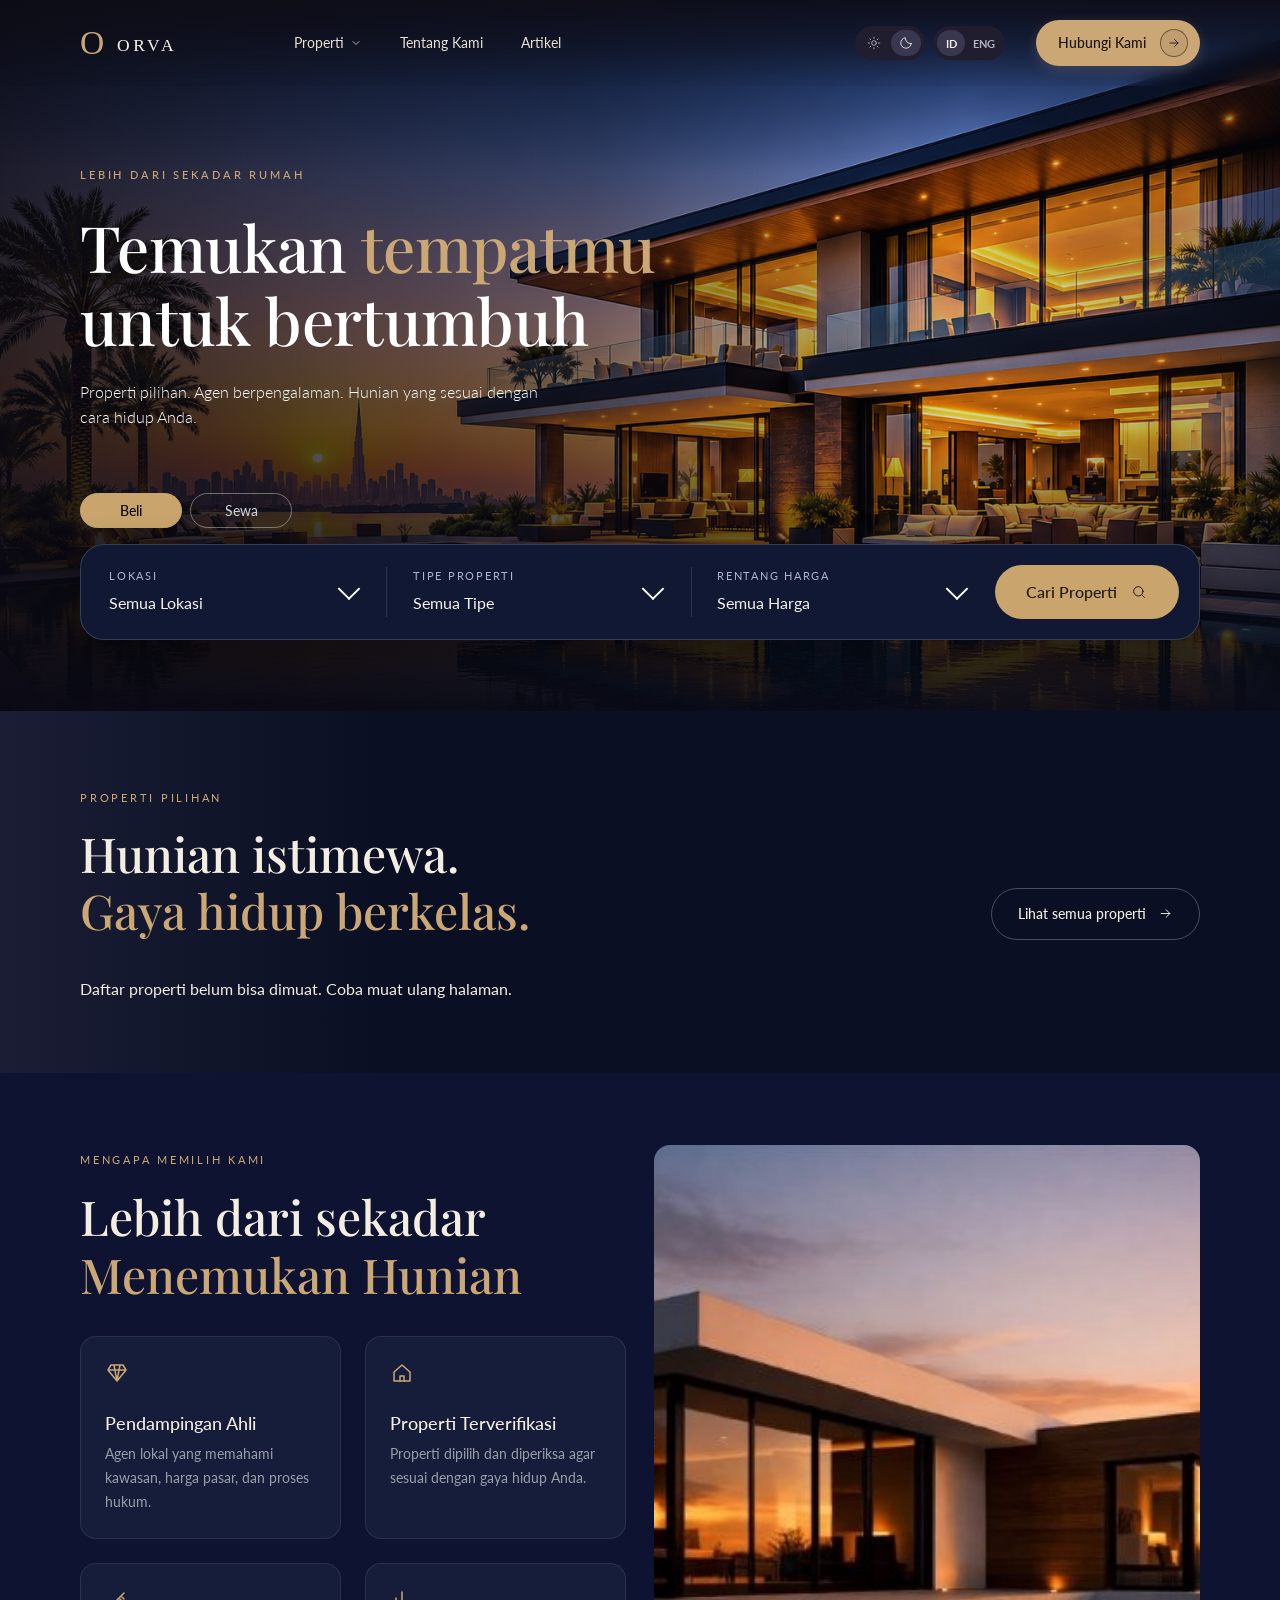
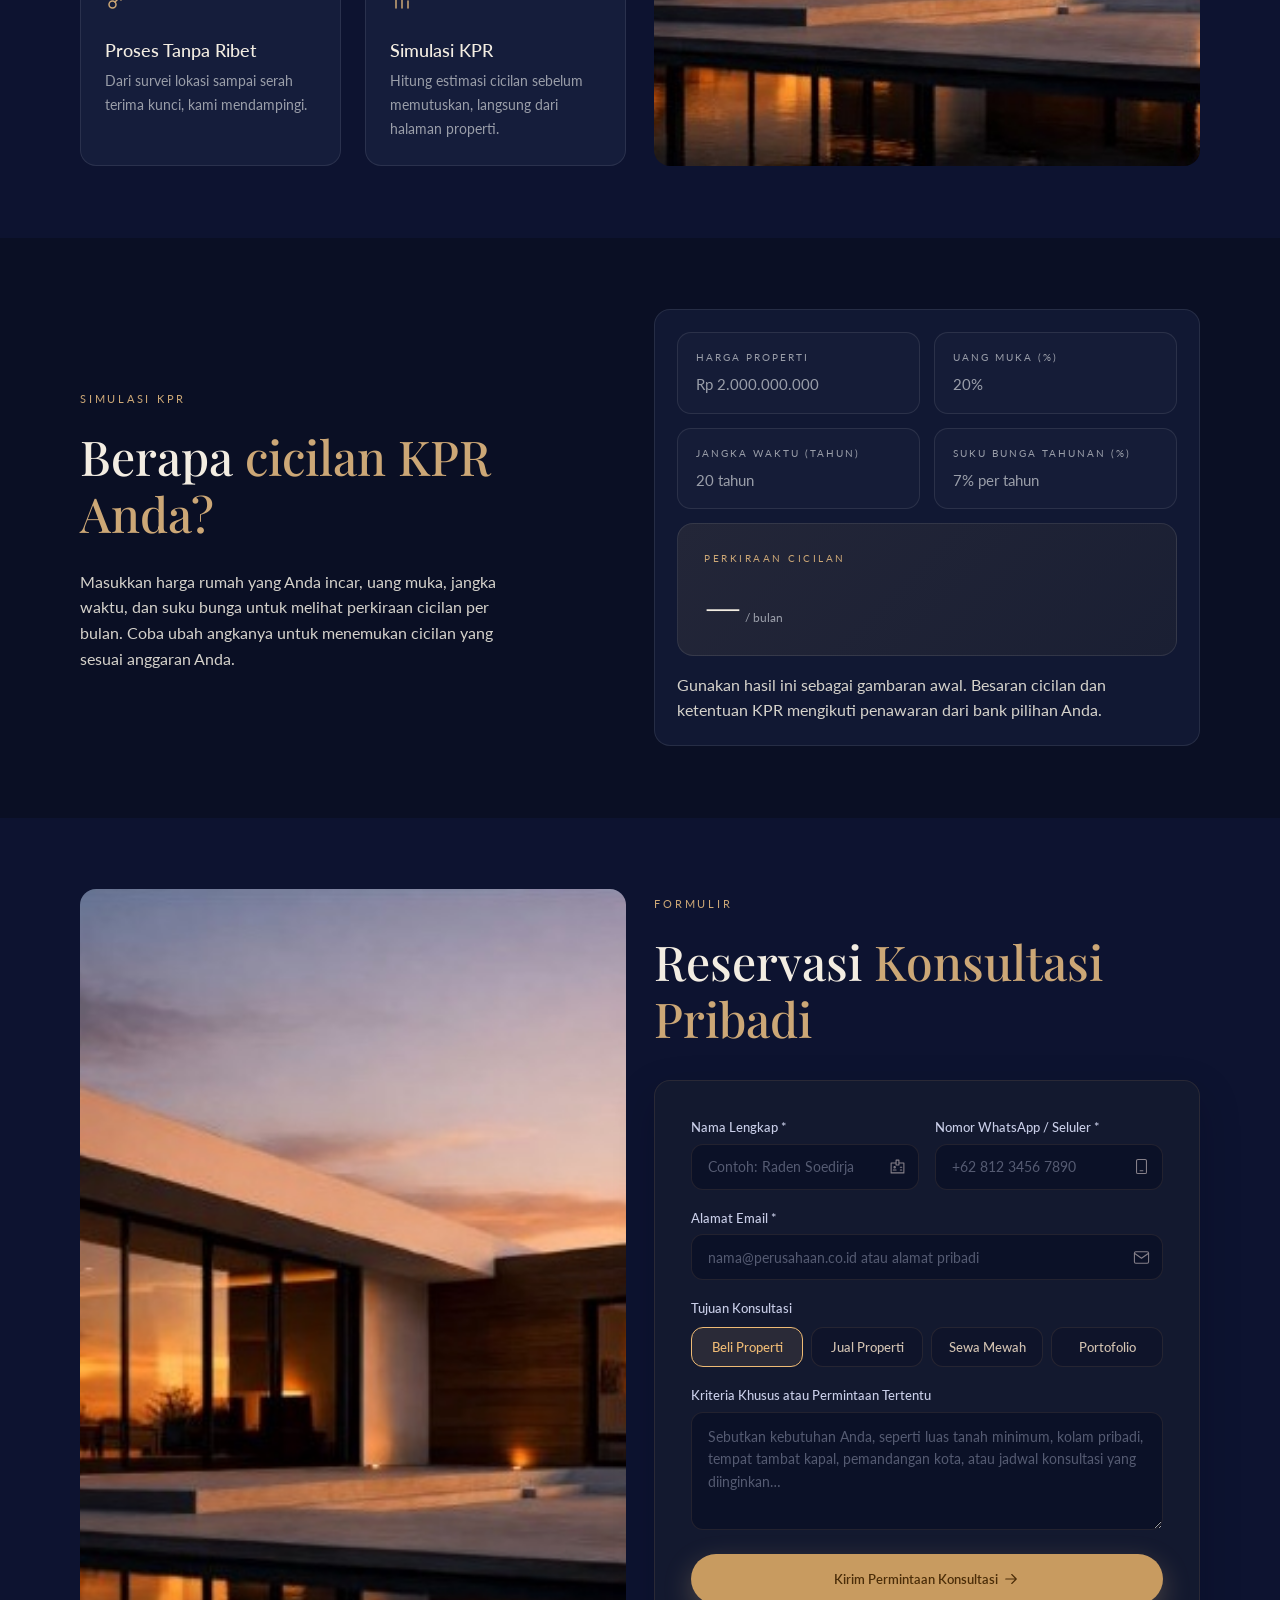
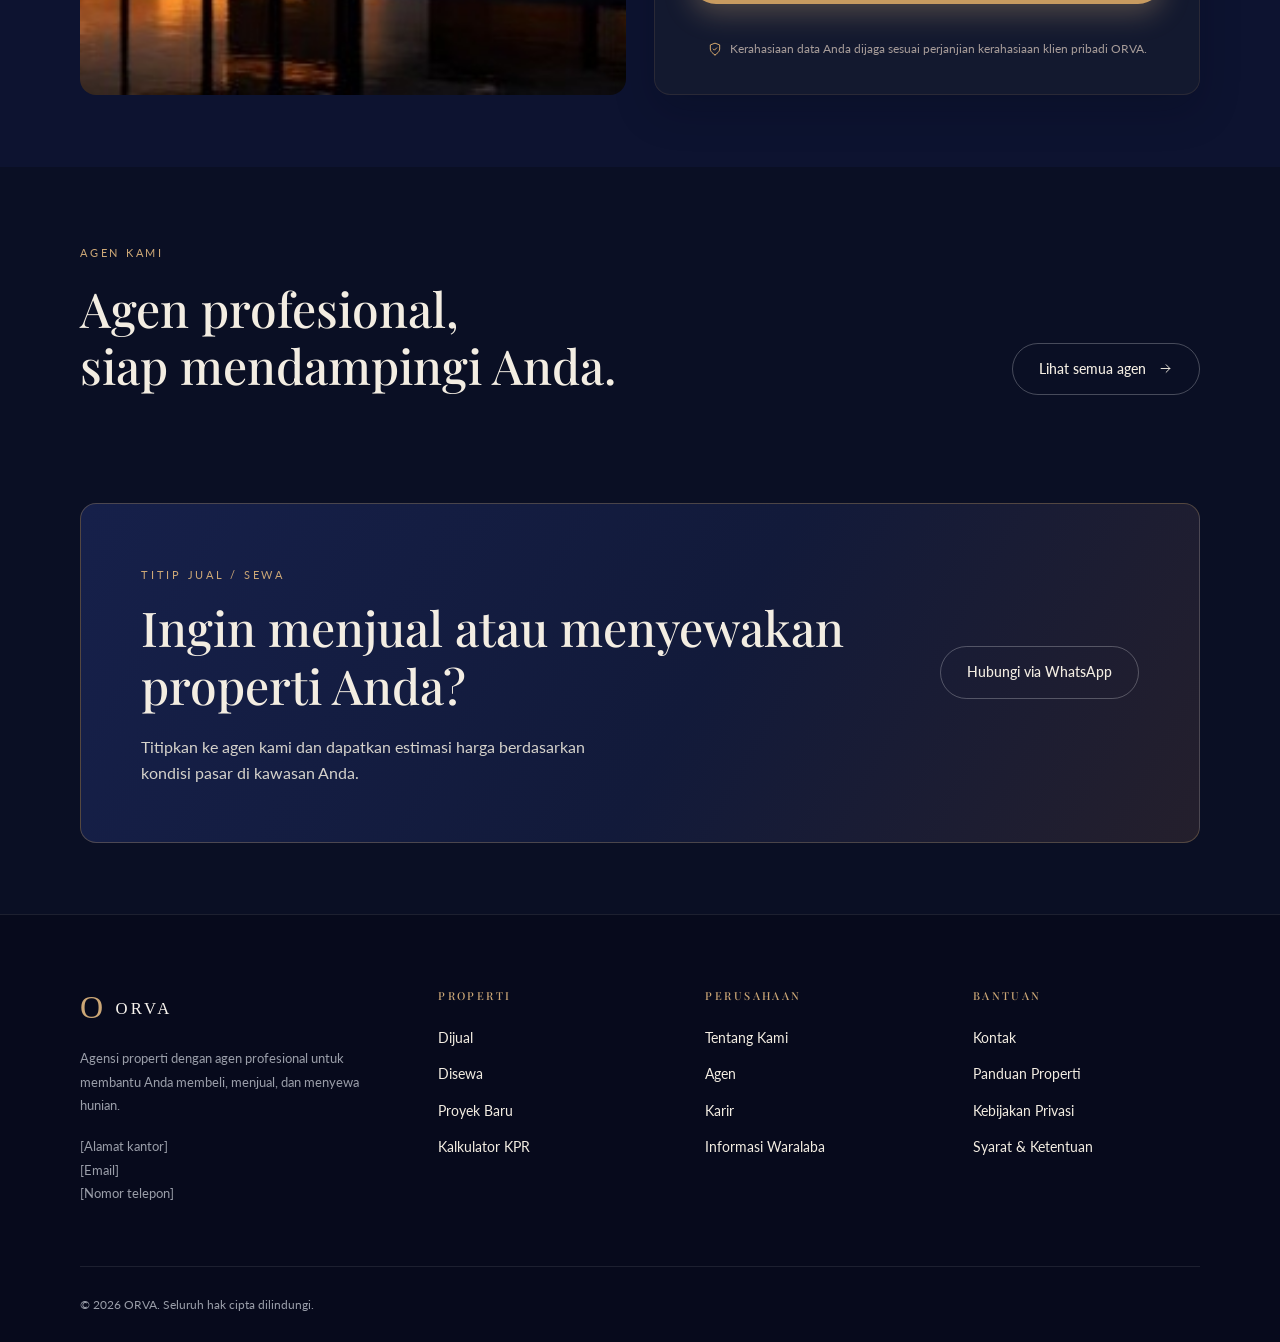
==== index.html @ 3f72f0e0 "update" ====
<!doctype html>
<html lang="id">
  <head>
    <meta charset="UTF-8" />
    <meta name="viewport" content="width=device-width, initial-scale=1" />
    <title data-cms-text="seo.title">
      ORVA — Temukan Tempatmu untuk Bertumbuh
    </title>
    <meta
      name="description"
      content="Agensi properti dengan agent profesional untuk membantu Anda membeli, menjual, dan menyewa hunian."
      data-cms-content="seo.description" />
    <link rel="icon" type="image/svg+xml" href="images/orva-favicon.svg" />
    <link rel="preconnect" href="https://fonts.googleapis.com" />
    <link rel="preconnect" href="https://fonts.gstatic.com" crossorigin />
    <link
      href="https://fonts.googleapis.com/css2?family=Lato:wght@300;400;700&family=Playfair+Display:wght@400;500;600&display=swap"
      rel="stylesheet" />
    <script src="js/theme.js?v=orva-1"></script>
    <script src="js/translations.js?v=orva-lang-1" defer></script>
    <script src="js/language.js?v=drawer-stay-open-1" defer></script>
    <link rel="stylesheet" href="css/style.css?v=mobile-drawer-overlay-1" />
    <link rel="stylesheet" href="css/theme.css?v=mobile-drawer-1" />
    <script src="js/cms-api.js?v=cms-locale-1" defer></script>
    <script src="js/site-content.js?v=mobile-nav-1" defer></script>
    <script src="js/main.js?v=drawer-stay-open-1" defer></script>
    <script src="js/property-api.js?v=property-specs-1" defer></script>
    <script src="js/properties.js?v=orva-lang-1" defer></script>
    <script src="js/kpr.js?v=orva-lang-1" defer></script>
    <script src="js/contact.js?v=orva-lang-1" defer></script>
    <script src="js/agent-api.js?v=property-specs-1" defer></script>
    <script src="js/agents.js?v=property-specs-1" defer></script>
  </head>
  <body data-cms-page="beranda">
    <svg width="0" height="0" style="position: absolute" aria-hidden="true">
      <defs>
        <symbol id="i-arrow" viewBox="0 0 24 24">
          <path d="M5 12h14M13 6l6 6-6 6" />
        </symbol>
        <symbol id="i-down" viewBox="0 0 24 24">
          <path d="M6 9l6 6 6-6" />
        </symbol>
        <symbol id="i-pin" viewBox="0 0 24 24">
          <path d="M12 21s-7-6.2-7-11a7 7 0 0114 0c0 4.8-7 11-7 11z" />
          <circle cx="12" cy="10" r="2.5" />
        </symbol>
        <symbol id="i-bed" viewBox="0 0 24 24">
          <path d="M3 18v-7a2 2 0 012-2h14a2 2 0 012 2v7M3 15h18M7 9V6h10v3" />
        </symbol>
        <symbol id="i-bath" viewBox="0 0 24 24">
          <path
            d="M4 12h16v3a4 4 0 01-4 4H8a4 4 0 01-4-4v-3zM6 12V6a2 2 0 014 0M7 19l-1 2M17 19l1 2" />
        </symbol>
        <symbol id="i-area" viewBox="0 0 24 24">
          <path d="M14 4h6v6M10 20H4v-6M20 4l-7 7M4 20l7-7" />
        </symbol>
        <symbol id="i-search" viewBox="0 0 24 24">
          <circle cx="11" cy="11" r="7" />
          <path d="M20 20l-3.5-3.5" />
        </symbol>
        <symbol id="i-heart" viewBox="0 0 24 24">
          <path
            d="M12 20s-8-5-8-11a4.5 4.5 0 018-2.7A4.5 4.5 0 0120 9c0 6-8 11-8 11z" />
        </symbol>
        <symbol id="i-diamond" viewBox="0 0 24 24">
          <path d="M6 4h12l3 5-9 11L3 9l3-5zM3 9h18M9 4l3 16M15 4l-3 16" />
        </symbol>
        <symbol id="i-home" viewBox="0 0 24 24">
          <path d="M4 11l8-7 8 7v9H4v-9z" />
          <path d="M10 20v-5h4v5" />
        </symbol>
        <symbol id="i-key" viewBox="0 0 24 24">
          <circle cx="7.5" cy="16.5" r="3.5" />
          <path d="M10 14l9-9M16 8l3 3M14 10l2 2" />
        </symbol>
        <symbol id="i-chart" viewBox="0 0 24 24">
          <path d="M6 20V10M12 20V4M18 20v-7" />
        </symbol>
        <symbol id="i-menu" viewBox="0 0 24 24">
          <path d="M4 7h16M4 12h16M4 17h16" />
        </symbol>
        <symbol id="i-id-card" viewBox="0 0 24 24">
          <path d="M10 7H3v14h18V7h-7M10 3h4v7h-4zM6 17h4m6-4h2m-2 4h2" />
          <circle cx="8" cy="13" r="1" />
        </symbol>
        <symbol id="i-mobile" viewBox="0 0 24 24">
          <rect x="5" y="2" width="14" height="20" rx="2" />
          <path d="M10 18h4" />
        </symbol>
        <symbol id="i-mail" viewBox="0 0 24 24">
          <path
            d="M4 4h16c1.1 0 2 .9 2 2v12c0 1.1-.9 2-2 2H4c-1.1 0-2-.9-2-2V6c0-1.1.9-2 2-2z" />
          <polyline points="22,6 12,13 2,6" />
        </symbol>
        <symbol id="i-shield-check" viewBox="0 0 24 24">
          <path d="M12 22s8-4 8-10V5l-8-3-8 3v7c0 6 8 10 8 10z" />
          <polyline points="9 12 11 14 15 10" />
        </symbol>
      </defs>
    </svg>

    <!-- NAVBAR -->
    <header class="nav" id="nav">
      <div class="container">
        <a href="index.html" class="logo"
          ><img src="images/orva-logo.svg" alt="ORVA"
        /></a>
        <nav class="nav-links" id="primary-menu" aria-label="Navigasi utama">
          <div class="nav-item">
            <a href="properties.html"
              >Properties
              <svg class="icon nav-chevron" aria-hidden="true">
                <use href="#i-down" /></svg
            ></a>
            <div class="dropdown-menu">
              <a href="properties.html?type=jual">Beli</a>
              <a href="properties.html?type=sewa">Disewa</a>
            </div>
          </div>
          <a href="about.html">About Us</a>
          <a href="articles.html">Artikel</a>
        </nav>
        <div class="nav-actions">
          <div
            class="theme-toggle"
            role="group"
            aria-label="Tema tampilan"
            hidden>
            <button
              type="button"
              data-theme-choice="light"
              aria-label="Mode terang"
              aria-pressed="false">
              <svg class="icon" viewBox="0 0 24 24" aria-hidden="true">
                <circle cx="12" cy="12" r="4" />
                <path
                  d="M12 2v2m0 16v2M2 12h2m16 0h2M5 5l1.4 1.4m11.2 11.2L19 19M5 19l1.4-1.4M17.6 6.4 19 5" />
              </svg>
            </button>
            <button
              type="button"
              data-theme-choice="dark"
              aria-label="Mode gelap"
              aria-pressed="true">
              <svg class="icon" viewBox="0 0 24 24" aria-hidden="true">
                <path d="M21 13A9 9 0 0 1 11 3a9 9 0 1 0 10 10Z" />
              </svg>
            </button>
          </div>
          <a href="contact.html" class="nav-cta"
            >Contact Us
            <span class="arrow-circle"
              ><svg class="icon"><use href="#i-arrow" /></svg></span
          ></a>
          <button
            class="burger"
            id="burger"
            type="button"
            aria-label="Menu"
            aria-expanded="false"
            aria-controls="primary-menu">
            <svg class="icon"><use href="#i-menu" /></svg>
          </button>
        </div>
      </div>
    </header>

    <main>
      <!-- HERO -->
      <section class="hero" data-cms-background="hero.background1">
        <div class="container hero-main">
          <div class="hero-copy">
            <span class="eyebrow" data-cms-text="hero.text1"
              >Lebih dari sekadar rumah</span
            >
            <h1 data-cms-formatted="hero.formatted1">
              Temukan <em>tempatmu</em> untuk bertumbuh
            </h1>
            <p data-cms-formatted="hero.formatted2">
              Properti pilihan. Agent berpengalaman. Hunian yang sesuai dengan
              cara hidup Anda.
            </p>
          </div>

          <!-- <aside class="featured">
            <span class="eyebrow">Listing Eksklusif</span>
            <h3>Residence Bukit Asri</h3>
            <div class="loc">
              <svg class="icon"><use href="#i-pin" /></svg>Sentul City, Bogor
            </div>
            <div class="specs">
              <div>
                <svg class="icon"><use href="#i-bed" /></svg>5 KT
              </div>
              <div>
                <svg class="icon"><use href="#i-bath" /></svg>6 KM
              </div>
              <div>
                <svg class="icon"><use href="#i-area" /></svg>420 m²
              </div>
            </div>
            <div class="price-row"><span class="price">Rp 14,5 M</span></div>
            <a
              href="property-detail.html?unit=residence-bukit-asri"
              class="link"
              >Lihat Properti
              <span class="arrow-circle"
                ><svg class="icon"><use href="#i-arrow" /></svg></span
            ></a>
          </aside> -->
        </div>

        <div class="container search-wrap" data-property-search>
          <div class="tabs" role="group" aria-label="Jenis transaksi">
            <button
              class="tab active"
              type="button"
              data-status="jual"
              aria-pressed="true"
              data-cms-text="hero.text2">
              Beli
            </button>
            <button
              class="tab"
              type="button"
              data-status="sewa"
              aria-pressed="false"
              data-cms-text="hero.text3">
              Sewa
            </button>
          </div>
          <form class="search" action="properties.html#daftar-properti">
            <input type="hidden" name="status" value="jual" />
            <div class="field">
              <div class="field-control">
                <label for="lokasi" data-cms-text="hero.text4">Lokasi</label>
                <select id="lokasi" name="lokasi">
                  <option value="" data-cms-text="hero.text5">
                    Semua Lokasi
                  </option>
                  <option data-cms-text="hero.text6" value="Jakarta Selatan">
                    Jakarta Selatan
                  </option>
                  <option data-cms-text="hero.text7" value="Jakarta Barat">
                    Jakarta Barat
                  </option>
                  <option data-cms-text="hero.text8" value="Bogor">
                    Bogor
                  </option>
                  <option data-cms-text="hero.text9" value="Tangerang Selatan">
                    Tangerang Selatan
                  </option>
                  <option data-cms-text="hero.text10" value="Depok">
                    Depok
                  </option>
                  <option data-cms-text="hero.text11" value="Tenjo">
                    Tenjo
                  </option>
                  <option data-cms-text="hero.text12" value="Bekasi">
                    Bekasi
                  </option>
                  <option data-cms-text="hero.text13" value="Bandung">
                    Bandung
                  </option>
                </select>
              </div>
            </div>
            <div class="field">
              <div class="field-control">
                <label for="tipe" data-cms-text="hero.text14"
                  >Tipe Properti</label
                >
                <select id="tipe" name="type">
                  <option value="" data-cms-text="hero.text15">
                    Semua Tipe
                  </option>
                  <option value="rumah" data-cms-text="hero.text16">
                    Rumah
                  </option>
                  <option value="townhouse" data-cms-text="hero.text17">
                    Townhouse
                  </option>
                  <option value="penthouse" data-cms-text="hero.text18">
                    Penthouse
                  </option>
                  <option value="villa" data-cms-text="hero.text19">
                    Villa
                  </option>
                  <option value="apartemen" data-cms-text="hero.text20">
                    Apartemen
                  </option>
                </select>
              </div>
            </div>
            <div class="field">
              <div class="field-control">
                <label for="harga" data-cms-text="hero.text21"
                  >Rentang Harga</label
                >
                <select id="harga" name="harga">
                  <option value="" data-cms-text="hero.text22">
                    Semua Harga
                  </option>
                </select>
              </div>
            </div>
            <button
              class="btn btn-gold"
              type="submit"
              data-cms-text="hero.text23">
              Cari Properti <svg class="icon"><use href="#i-search" /></svg>
            </button>
          </form>
        </div>
      </section>

      <!-- PROPERTI PILIHAN -->
      <section class="props" id="properti">
        <div class="container">
          <div class="sec-head">
            <div>
              <span class="eyebrow" data-cms-text="content.text1"
                >Properti Pilihan</span
              >
              <h2 data-cms-formatted="content.formatted1">
                Hunian istimewa.<br /><em>Gaya hidup berkelas.</em>
              </h2>
            </div>
            <a
              href="properties.html"
              class="btn btn-outline"
              data-cms-href="content.href1"
              data-cms-text="content.text2"
              >Lihat semua properti
              <svg class="icon" style="width: 15px; height: 15px">
                <use href="#i-arrow" /></svg
            ></a>
          </div>

          <p data-property-load-status role="status">Memuat properti…</p>
          <div class="grid-4" id="homepage-property-results"></div>
          <template id="homepage-property-template">
            <article class="pcard">
              <div class="pimg">
                <img src="images/property-1.svg" alt="Villa Tepi Danau" /><span
                  class="badge"
                  >Dijual</span
                ><button class="heart" aria-label="Simpan">
                  <svg class="icon"><use href="#i-heart" /></svg>
                </button>
              </div>
              <div class="pbody">
                <h3>
                  <a
                    class="property-card-link"
                    href="property-detail.html?unit=villa-tepi-danau"
                    >Villa Tepi Danau</a
                  >
                </h3>
                <div class="loc">
                  <svg class="icon"><use href="#i-pin" /></svg>
                  <span class="property-card-location">Sentul, Bogor</span>
                </div>
                <div class="mini">
                  <span>4 KT</span><span>4 KM</span><span>380 m²</span>
                </div>
                <div class="price">Rp 8,9 M</div>
              </div>
            </article>
          </template>
        </div>
      </section>

      <!-- USP -->
      <section class="usp" aria-labelledby="usp-title">
        <div class="container usp-layout">
          <div>
            <span class="eyebrow" data-cms-text="contact.text1"
              >Why Choose Us</span
            >
            <h2 id="usp-title" data-cms-formatted="contact.formatted1">
              Lebih dari sekadar <em>Menemukan Hunian</em>
            </h2>
            <div class="features">
              <div class="fcard">
                <svg class="icon" aria-hidden="true">
                  <use href="#i-diamond" />
                </svg>
                <h3 data-cms-text="contact.text2">Pendampingan Ahli</h3>
                <p data-cms-text="contact.text3">
                  Agent lokal yang memahami kawasan, harga pasar, dan proses
                  legal.
                </p>
              </div>
              <div class="fcard">
                <svg class="icon" aria-hidden="true">
                  <use href="#i-home" />
                </svg>
                <h3 data-cms-text="contact.text4">Listing Terverifikasi</h3>
                <p data-cms-text="contact.text5">
                  Properti dipilih dan diperiksa agar sesuai dengan gaya hidup
                  Anda.
                </p>
              </div>
              <div class="fcard">
                <svg class="icon" aria-hidden="true"><use href="#i-key" /></svg>
                <h3 data-cms-text="contact.text6">Proses Tanpa Ribet</h3>
                <p data-cms-text="contact.text7">
                  Dari survei lokasi sampai serah terima kunci, kami
                  mendampingi.
                </p>
              </div>
              <div class="fcard">
                <svg class="icon" aria-hidden="true">
                  <use href="#i-chart" />
                </svg>
                <h3 data-cms-text="contact.text8">Simulasi KPR</h3>
                <p data-cms-text="contact.text9">
                  Hitung estimasi cicilan sebelum memutuskan, langsung di setiap
                  listing.
                </p>
              </div>
            </div>
          </div>
          <div class="usp-image">
            <img
              src="images/about-villa.jpg"
              alt="Vila modern dengan kolam renang saat matahari terbenam"
              width="450"
              height="360"
              loading="lazy"
              decoding="async"
              data-cms-image="contact.image1" />
          </div>
        </div>
      </section>

      <!-- KPR -->
      <section class="kpr" id="kpr">
        <div class="container kpr-grid">
          <div>
            <span class="eyebrow" data-cms-text="calculator.text1"
              >Simulasi KPR</span
            >
            <h2 data-cms-formatted="calculator.formatted1">
              Berapa <em>cicilan KPR Anda?</em>
            </h2>
            <p data-cms-text="calculator.text2">
              Masukkan harga rumah yang Anda incar, uang muka, jangka waktu, dan
              suku bunga untuk melihat perkiraan cicilan per bulan. Coba ubah
              angkanya untuk menemukan cicilan yang sesuai anggaran Anda.
            </p>
          </div>
          <div class="calc">
            <div class="calc-grid">
              <div class="cfield">
                <label for="c-harga" data-cms-text="calculator.text3"
                  >Harga Properti</label
                ><input
                  id="c-harga"
                  placeholder="Rp 2.000.000.000"
                  inputmode="numeric"
                  data-cms-placeholder="calculator.placeholder1" />
              </div>
              <div class="cfield">
                <label for="c-dp" data-cms-text="calculator.text4"
                  >Uang Muka (%)</label
                ><input
                  id="c-dp"
                  placeholder="20%"
                  inputmode="decimal"
                  data-cms-placeholder="calculator.placeholder2" />
              </div>
              <div class="cfield">
                <label for="c-tenor" data-cms-text="calculator.text5"
                  >Jangka Waktu (tahun)</label
                ><input
                  id="c-tenor"
                  placeholder="20 tahun"
                  inputmode="numeric"
                  data-cms-placeholder="calculator.placeholder3" />
              </div>
              <div class="cfield">
                <label for="c-bunga" data-cms-text="calculator.text6"
                  >Suku Bunga Tahunan (%)</label
                ><input
                  id="c-bunga"
                  placeholder="7% per tahun"
                  inputmode="decimal"
                  data-cms-placeholder="calculator.placeholder4" />
              </div>
            </div>
            <div class="result">
              <span class="eyebrow" data-cms-text="calculator.text7"
                >Perkiraan Cicilan</span
              >
              <div class="amt" id="hasil">
                <span data-kpr-payment>—</span
                ><small data-cms-text="calculator.text8"> / bulan</small>
              </div>
            </div>
            <p class="disclaimer" data-cms-text="calculator.text9">
              Gunakan hasil ini sebagai gambaran awal. Besaran cicilan dan
              ketentuan KPR mengikuti penawaran dari bank pilihan Anda.
            </p>
          </div>
        </div>
      </section>

      <!-- FORMULIR KONSULTASI -->
      <section
        class="contact-sec consultation"
        id="konsultasi"
        aria-labelledby="consultation-title">
        <div class="container consultation-layout">
          <div class="usp-image">
            <img
              src="images/about-villa.jpg"
              alt=""
              width="450"
              height="360"
              loading="lazy"
              decoding="async"
              data-cms-image="consultation.image1" />
          </div>
          <div class="consultation-content">
            <span class="eyebrow" data-cms-text="consultation.text1"
              >Formulir</span
            >
            <h2
              id="consultation-title"
              data-cms-formatted="consultation.formatted1">
              Reservasi <em>Konsultasi Pribadi</em>
            </h2>
            <div class="form-card">
              <form
                class="cform"
                id="contact-form"
                data-contact-source="beranda"
                method="post"
                hidden>
                <!-- NAMA & WHATSAPP -->
                <div class="form-row">
                  <div class="form-group">
                    <label for="c-name" data-cms-text="consultation.text2"
                      >Nama Lengkap *</label
                    >
                    <div class="input-wrap">
                      <input
                        type="text"
                        id="c-name"
                        name="name" maxlength="120"
                        autocomplete="name"
                        placeholder="Contoh: Bpk. Raden Soedirja"
                        required
                        data-cms-placeholder="consultation.placeholder1" />
                      <span class="input-icon">
                        <svg class="icon" aria-hidden="true">
                          <use href="#i-id-card" />
                        </svg>
                      </span>
                    </div>
                  </div>
                  <div class="form-group">
                    <label for="c-phone" data-cms-text="consultation.text3"
                      >Nomor WhatsApp / Seluler *</label
                    >
                    <div class="input-wrap">
                      <input
                        type="tel"
                        id="c-phone"
                        name="phone" maxlength="40"
                        autocomplete="tel"
                        placeholder="+62 812 3456 7890"
                        required
                        data-cms-placeholder="consultation.placeholder2" />
                      <span class="input-icon">
                        <svg class="icon" aria-hidden="true">
                          <use href="#i-mobile" />
                        </svg>
                      </span>
                    </div>
                  </div>
                </div>

                <!-- ALAMAT EMAIL -->
                <div class="form-group">
                  <label for="c-email" data-cms-text="consultation.text4"
                    >Alamat Email Resmi *</label
                  >
                  <div class="input-wrap">
                    <input
                      type="email"
                      id="c-email"
                      name="email" maxlength="254"
                      autocomplete="email"
                      placeholder="nama@perusahaan.co.id atau alamat pribadi"
                      required
                      data-cms-placeholder="consultation.placeholder3" />
                    <span class="input-icon">
                      <svg class="icon"><use href="#i-mail" /></svg>
                    </span>
                  </div>
                </div>

                <!-- TUJUAN KONSULTASI -->
                <fieldset class="purpose-field">
                  <legend data-cms-text="consultation.text5">
                    Tujuan Konsultasi
                  </legend>
                  <div class="purpose-grid">
                    <label class="purpose-option">
                      <input
                        type="radio"
                        name="purpose"
                        value="Beli Properti"
                        checked />
                      <span data-cms-text="consultation.text6"
                        >Beli Properti</span
                      >
                    </label>
                    <label class="purpose-option">
                      <input
                        type="radio"
                        name="purpose"
                        value="Jual Properti" />
                      <span data-cms-text="consultation.text7"
                        >Jual Properti</span
                      >
                    </label>
                    <label class="purpose-option">
                      <input type="radio" name="purpose" value="Sewa Mewah" />
                      <span data-cms-text="consultation.text8">Sewa Mewah</span>
                    </label>
                    <label class="purpose-option">
                      <input type="radio" name="purpose" value="Portofolio" />
                      <span data-cms-text="consultation.text9">Portofolio</span>
                    </label>
                  </div>
                </fieldset>

                <div class="form-group">
                  <label for="c-notes" data-cms-text="consultation.text10"
                    >Kriteria Khusus atau Permintaan Tertentu</label
                  >
                  <div class="input-wrap">
                    <textarea
                      id="c-notes"
                      name="notes" maxlength="2000"
                      rows="4"
                      placeholder="Sebutkan spesifikasi: luas tanah minimal, private pool, marina berth, skyline view, atau jadwal konsultasi yang diinginkan..."
                      data-cms-placeholder="consultation.placeholder4"></textarea>
                  </div>
                </div>

                <!-- SUBMIT BUTTON -->
                <button
                  type="submit"
                  class="btn btn-gold btn-submit"
                  data-cms-text="consultation.text11">
                  Kirim Permintaan Konsultasi
                  <svg class="icon" aria-hidden="true">
                    <use href="#i-arrow" />
                  </svg>
                </button>

                <p class="security-note" id="contact-status" role="status"></p>

                <!-- SECURITY DISCLAIMER -->
                <div class="security-note">
                  <svg class="icon"><use href="#i-shield-check" /></svg>
                  <span data-cms-text="consultation.text13">
                    Data Anda dijamin kerahasiaannya di bawah standar
                    Non-Disclosure Agreement ORVA Private Client.
                  </span>
                </div>
              </form>
              <noscript data-cms-text="consultation.text14">
                <a href="mailto:advisory@lumiraproperty.com"
                  >Hubungi kami via email untuk reservasi konsultasi.</a
                >
              </noscript>
            </div>
          </div>
        </div>
      </section>

      <!-- AGENT -->
      <section class="agents" id="agent">
        <div class="container">
          <div class="sec-head">
            <div>
              <span class="eyebrow" data-cms-text="agents.text1"
                >Agent Kami</span
              >
              <h2 data-cms-formatted="agents.formatted1">
                Agent profesional,<br />siap mendampingi Anda.
              </h2>
            </div>
            <a
              href="#"
              class="btn btn-outline"
              data-cms-href="agents.href1"
              data-cms-text="agents.text2"
              >Lihat semua agent
              <svg class="icon" style="width: 15px; height: 15px">
                <use href="#i-arrow" /></svg
            ></a>
          </div>
          <div class="grid-3"></div>
          <template id="agent-card-template">
            <article class="acard">
              <div class="aimg">
                <img src="images/agent.jpg" alt="Ade Nurjamil" />
              </div>
              <div class="ainfo">
                <div>
                  <h4>Ade Nurjamil</h4>
                  <span class="aspec">Spesialis [Area]</span>
                </div>
                <div class="aexp">
                  <strong>10+</strong>
                  <span>Experience</span>
                </div>
              </div>
              <div class="abtns">
                <a href="#" class="btn btn-outline">Lihat Profil</a>
                <a
                  href="https://wa.me/6281234567890"
                  class="btn btn-gold"
                  target="_blank"
                  rel="noopener"
                  >Chat WhatsApp</a
                >
              </div>
            </article>
          </template>
        </div>
      </section>

      <!-- TITIP -->
      <section class="cta" id="titip">
        <div class="container">
          <div class="cta-box">
            <div>
              <span class="eyebrow" data-cms-text="listing.text1"
                >Titip Jual / Sewa</span
              >
              <h2 data-cms-text="listing.text2">
                Ingin menjual atau menyewakan properti Anda?
              </h2>
              <p data-cms-text="listing.text3">
                Titipkan ke agent kami dan dapatkan estimasi harga berdasarkan
                kondisi pasar di kawasan Anda.
              </p>
            </div>
            <div class="cta-actions">
              <a
                href="https://wa.me/6281234567890"
                class="btn btn-outline"
                data-cms-href="listing.href2"
                data-cms-text="listing.text5"
                >Chat WhatsApp</a
              >
            </div>
          </div>
        </div>
      </section>
    </main>

    <!-- FOOTER -->
    <footer>
      <div class="container">
        <div class="foot-grid">
          <div>
            <img src="images/orva-logo.svg" alt="ORVA" />
            <p>
              Agensi properti dengan agent profesional untuk membantu Anda
              membeli, menjual, dan menyewa hunian.
            </p>
            <address>[Alamat kantor]<br />[Email]<br />[Nomor telepon]</address>
          </div>
          <div>
            <h5>Properti</h5>
            <ul>
              <li><a href="properties.html?type=jual">Dijual</a></li>
              <li><a href="properties.html?type=sewa">Disewa</a></li>
              <li><a href="properties.html?type=baru">Proyek Baru</a></li>
              <li><a href="#kpr">Kalkulator KPR</a></li>
            </ul>
          </div>
          <div>
            <h5>Perusahaan</h5>
            <ul>
              <li><a href="about.html">Tentang Kami</a></li>
              <li><a href="#agent">Agent</a></li>
              <li><a href="#">Karir</a></li>
              <li><a href="#">Info Franchise</a></li>
            </ul>
          </div>
          <div>
            <h5>Bantuan</h5>
            <ul>
              <li><a href="contact.html">Kontak</a></li>
              <li><a href="#">Panduan Properti</a></li>
              <li><a href="#">Kebijakan Privasi</a></li>
              <li><a href="#">Syarat &amp; Ketentuan</a></li>
            </ul>
          </div>
        </div>
        <div class="copy">© 2026 ORVA. Seluruh hak cipta dilindungi.</div>
      </div>
    </footer>
    <dialog class="contact-success" id="contact-success" aria-labelledby="contact-success-title"
      aria-describedby="contact-success-message">
      <div class="contact-success-mark" aria-hidden="true">✓</div>
      <h2 id="contact-success-title">Permintaan berhasil dikirim</h2>
      <p id="contact-success-message">Terima kasih. Tim ORVA akan menghubungi Anda untuk konsultasi.</p>
      <form method="dialog">
        <button class="btn btn-gold" autofocus>Tutup</button>
      </form>
    </dialog>
  </body>
</html>
---- css/style.css ----
/* ===== ORVA ===== */
:root {
  --bg: #0a0f24;
  --bg-2: #0d1330;
  --card: #111833;
  --card-2: #151d3b;
  --line: rgba(255, 255, 255, 0.09);
  --hero-gold: #cca776;
  --hero-gold-hover: #d8b584;
  --gold: var(--hero-gold);
  --gold-2: var(--hero-gold-hover);
  --text: #f3ede2;
  --muted: #9a9ea9;
  --font-heading: "Playfair Display", Georgia, serif;
  --font-body: "Lato", system-ui, -apple-system, "Segoe UI", sans-serif;
  --type-h1: clamp(2rem, 5vw, 4rem);
  --type-h2: clamp(1.875rem, 4.2vw, 3rem);
  --type-h3: 1.5rem;
  --type-h4: 1.125rem;
  --type-body: 1rem;
  --radius: 16px;
  --page-gutter: 80px;
  --section-space: clamp(48px, 5.6vw, 80px);
  --layout-gap: clamp(24px, 2.25vw, 32px);
  --card-gap: 24px;
  --nav-height: 86px;
}
* {
  box-sizing: border-box;
  margin: 0;
  padding: 0;
}
html {
  scroll-behavior: smooth;
}
body {
  font-family: var(--font-body);
  font-size: var(--type-body);
  background: var(--bg);
  color: var(--text);
  line-height: 1.6;
  -webkit-font-smoothing: antialiased;
}
h1,
h2,
h3,
h4,
h5,
.type-h1,
.type-h2,
.type-h3,
.type-h4 {
  font-family: var(--font-heading);
  font-weight: 500;
}
h1,
.type-h1 {
  font-size: var(--type-h1);
  line-height: 1.15;
}
h2,
.type-h2 {
  font-size: var(--type-h2);
  line-height: 1.2;
}
h3,
.type-h3 {
  font-size: var(--type-h3);
  line-height: 1.25;
}
h4,
.type-h4 {
  font-size: var(--type-h4);
  line-height: 1.3;
}
p,
.type-body {
  font-family: var(--font-body);
  font-size: var(--type-body);
  line-height: 1.6;
}
img {
  max-width: 100%;
  display: block;
}
a {
  color: inherit;
  text-decoration: none;
}
ul {
  list-style: none;
}
button,
input,
select {
  font-family: inherit;
}
.container {
  width: min(1440px, calc(100% - 2 * var(--page-gutter)));
  margin-inline: auto;
}
.eyebrow {
  font-size: 11px;
  letter-spacing: 0.25em;
  text-transform: uppercase;
  color: var(--gold);
}
.serif {
  font-family: var(--font-heading);
  font-weight: 400;
}
.gold {
  color: var(--gold);
}
.icon {
  width: 18px;
  height: 18px;
  stroke: currentColor;
  fill: none;
  stroke-width: 1.5;
  stroke-linecap: round;
  stroke-linejoin: round;
  flex: none;
}

/* buttons */
.btn {
  display: inline-flex;
  align-items: center;
  gap: 12px;
  padding: 14px 26px;
  border-radius: 999px;
  font-size: 14px;
  font-weight: 500;
  cursor: pointer;
  border: 1px solid transparent;
  transition: 0.25s;
}
.btn-gold {
  background: var(--gold);
  color: #1a1409;
}
.btn-gold:hover {
  background: var(--gold-2);
  transform: translateY(-1px);
  box-shadow: 0 8px 24px rgba(204, 167, 118, 0.35);
}
.btn-outline {
  border-color: rgba(255, 255, 255, 0.25);
  color: var(--text);
  background: transparent;
}
.btn-outline:hover {
  border-color: var(--gold);
  color: var(--gold);
}
.btn-sm {
  padding: 10px 20px;
  font-size: 13px;
}
.arrow-circle {
  width: 30px;
  height: 30px;
  border-radius: 50%;
  border: 1px solid currentColor;
  display: grid;
  place-items: center;
}
.arrow-circle .icon {
  width: 14px;
  height: 14px;
}

/* ===== NAVBAR ===== */
.nav {
  position: absolute;
  inset: 0 0 auto 0;
  z-index: 30;
  height: var(--nav-height);
  background: linear-gradient(
    180deg,
    rgba(14, 13, 22, 0.8) 0%,
    rgba(14, 13, 22, 0.35) 60%,
    transparent 100%
  );
  backdrop-filter: blur(8px);
  -webkit-backdrop-filter: blur(8px);
  transition: 0.3s;
}
.nav.scrolled {
  position: fixed;
  background: rgba(12, 12, 20, 0.94);
  backdrop-filter: blur(16px);
  -webkit-backdrop-filter: blur(16px);
  border-bottom: 1px solid rgba(255, 255, 255, 0.08);
  box-shadow: 0 12px 32px rgba(0, 0, 0, 0.4);
}
.nav .container {
  height: 100%;
  display: flex;
  align-items: center;
  justify-content: space-between;
}
.logo img {
  height: 42px;
  width: auto;
}
.nav-links {
  display: flex;
  align-items: center;
  gap: 38px;
  font-size: 14px;
  color: #e8e2d6;
  font-weight: 400;
}
@media (width > 1024px) {
  .nav .container {
    justify-content: flex-start;
  }
  .nav-links {
    margin-inline-start: 60px;
  }
  .nav .nav-actions {
    margin-inline-start: auto;
  }
}
.nav-links a {
  display: inline-flex;
  align-items: center;
  gap: 6px;
  transition: 0.2s;
  color: #e8e2d6;
}
.nav-chevron.icon {
  width: 12px;
  height: 12px;
}
.nav-links a:hover {
  color: var(--gold);
}
.nav-cta {
  background: var(--gold);
  color: #1a1409;
  padding: 9px 12px 9px 22px;
  border-radius: 999px;
  font-size: 14px;
  font-weight: 500;
  display: inline-flex;
  align-items: center;
  gap: 14px;
  transition: 0.25s;
  box-shadow: 0 4px 14px rgba(204, 167, 118, 0.2);
}
.nav-cta:hover {
  background: var(--gold-2);
  transform: translateY(-1px);
  box-shadow: 0 8px 24px rgba(204, 167, 118, 0.35);
}
.nav-cta .arrow-circle {
  border-color: rgba(26, 20, 9, 0.5);
  width: 28px;
  height: 28px;
  background: rgba(26, 20, 9, 0.06);
}
.burger {
  display: none;
  background: none;
  border: 0;
  color: var(--text);
  cursor: pointer;
}
.burger .icon {
  width: 26px;
  height: 26px;
}

/* ===== NAV DROPDOWN ===== */
.nav-item {
  position: relative;
  display: inline-flex;
  align-items: center;
}
.nav-item > a {
  display: inline-flex;
  align-items: center;
  gap: 6px;
  transition: 0.2s;
  color: #e8e2d6;
}
.nav-item > a:hover,
.nav-item.active > a {
  color: var(--gold);
}
.dropdown-menu {
  --dropdown-gap: 14px;
  position: absolute;
  top: calc(100% + var(--dropdown-gap));
  left: 50%;
  transform: translateX(-50%);
  background: rgba(16, 20, 38, 0.96);
  backdrop-filter: blur(20px);
  -webkit-backdrop-filter: blur(20px);
  border: 1px solid rgba(255, 255, 255, 0.12);
  border-radius: 14px;
  padding: 8px 6px;
  min-width: 140px;
  box-shadow: 0 16px 36px rgba(0, 0, 0, 0.5);
  opacity: 0;
  visibility: hidden;
  pointer-events: none;
  transition: opacity 0.25s ease;
  z-index: 50;
  display: flex;
  flex-direction: column;
  gap: 2px;
}
.dropdown-menu::before {
  content: "";
  position: absolute;
  inset: calc(-1px - var(--dropdown-gap)) 0 auto;
  height: calc(var(--dropdown-gap) + 1px);
}
.nav-item:hover .dropdown-menu,
.nav-item:focus-within .dropdown-menu {
  opacity: 1;
  visibility: visible;
  pointer-events: auto;
}
.dropdown-menu a {
  padding: 9px 16px;
  font-size: 13px;
  color: #e2dcd3;
  border-radius: 8px;
  transition:
    background 0.2s,
    color 0.2s;
  display: block;
}
.dropdown-menu a:hover {
  background: rgba(204, 167, 118, 0.15);
  color: var(--gold);
}

/* ===== HERO ===== */
.hero {
  position: relative;
  min-height: 0px;
  padding-top: var(--nav-height);
  padding-bottom: var(--section-space);
  display: flex;
  flex-direction: column;
  justify-content: space-between;
  background: #0d0c18 var(--hero-photo, url("../images/hero.jpg")) center
    top/cover no-repeat;
  overflow: hidden;
}
.hero::before {
  content: "";
  position: absolute;
  inset: 0;
  background:
    linear-gradient(
      90deg,
      rgba(10, 9, 18, 0.86) 0%,
      rgba(10, 9, 18, 0.55) 46%,
      rgba(10, 9, 18, 0.15) 75%,
      rgba(10, 9, 18, 0.35) 100%
    ),
    linear-gradient(
      180deg,
      rgba(12, 10, 22, 0.65) 0%,
      transparent 24%,
      transparent 60%,
      rgba(10, 12, 24, 0.95) 100%
    );
  pointer-events: none;
}
.hero > * {
  position: relative;
  z-index: 2;
}
.hero-main {
  padding-top: 74px;
  padding-bottom: var(--layout-gap);
  display: flex;
  justify-content: space-between;
  align-items: flex-start;
  gap: 48px;
  flex: 1;
}
.hero-copy {
  width: 100%;
  max-width: 750px;
}
.hero-copy .eyebrow {
  margin-bottom: 26px;
  display: inline-block;
  font-size: 11px;
  letter-spacing: 0.26em;
  font-weight: 500;
}
.hero h1 {
  font-size: var(--type-h1);
  margin-bottom: 22px;
  color: #fff;
  letter-spacing: -0.01em;
}
.hero h1 em {
  font-style: normal;
  color: var(--gold);
}
.hero p {
  font-size: var(--type-body);
  color: #fff;
  margin-bottom: 34px;
  line-height: 1.6;
  max-width: 480px;
  font-weight: 300;
}
.hero-actions {
  display: flex;
  align-items: center;
  gap: 20px;
  flex-wrap: wrap;
}
.play {
  display: inline-flex;
  align-items: center;
  gap: 14px;
  font-size: 14px;
  font-weight: 500;
  background: none;
  border: 0;
  color: #fff;
  cursor: pointer;
  padding: 6px 12px 6px 6px;
  border-radius: 999px;
  transition: 0.2s;
}
.play:hover {
  color: var(--gold);
}
.play:hover span {
  border-color: var(--gold);
  transform: scale(1.05);
}
.play span {
  width: 42px;
  height: 42px;
  border-radius: 50%;
  border: 1px solid rgba(255, 255, 255, 0.35);
  display: grid;
  place-items: center;
  color: var(--gold);
  background: rgba(255, 255, 255, 0.06);
  backdrop-filter: blur(8px);
  transition: 0.25s;
}
.play .icon {
  width: 13px;
  height: 13px;
  fill: currentColor;
  stroke: none;
  margin-left: 2px;
}

/* Featured Card */
.featured {
  width: 380px;
  flex: none;
  padding: 30px 32px 28px;
  border-radius: var(--radius);
  background: linear-gradient(
    145deg,
    rgba(36, 34, 54, 0.68) 0%,
    rgba(20, 20, 38, 0.76) 100%
  );
  backdrop-filter: blur(24px);
  -webkit-backdrop-filter: blur(24px);
  border: 1px solid rgba(255, 255, 255, 0.14);
  box-shadow: 0 24px 50px rgba(0, 0, 0, 0.45);
}
.featured .eyebrow {
  font-size: 10.5px;
  letter-spacing: 0.22em;
  margin-bottom: 12px;
  display: block;
  font-weight: 500;
}
.featured h3 {
  font-size: var(--type-h3);
  margin-bottom: 8px;
  color: #fff;
}
.loc {
  display: flex;
  align-items: center;
  gap: 8px;
  font-size: 12.5px;
  color: #aba5b0;
}
.loc .icon {
  width: 13px;
  height: 13px;
  stroke: var(--gold);
}
.specs {
  display: flex;
  justify-content: space-between;
  padding: 18px 0;
  margin-top: 18px;
  border-top: 1px solid rgba(255, 255, 255, 0.08);
  border-bottom: 1px solid rgba(255, 255, 255, 0.08);
  font-size: 12px;
  color: #c5c0cc;
}
.specs div {
  display: flex;
  flex-direction: column;
  align-items: center;
  gap: 8px;
}
.specs .icon {
  width: 16px;
  height: 16px;
  stroke: var(--gold);
}
.price-row {
  display: flex;
  justify-content: space-between;
  align-items: flex-end;
  margin-top: 24px;
}
.price-row .price {
  font-family: var(--font-heading);
  font-size: 32px;
  font-weight: 500;
  color: #fff;
}
.featured .link {
  display: flex;
  justify-content: space-between;
  align-items: center;
  margin-top: 24px;
  font-size: 13px;
  color: #e8e4dc;
  font-weight: 400;
  transition: 0.2s;
}
.featured .link:hover {
  color: var(--gold);
}
.featured .link .arrow-circle {
  width: 34px;
  height: 34px;
  border-radius: 50%;
  border: 1px solid rgba(255, 255, 255, 0.22);
  background: rgba(255, 255, 255, 0.05);
  color: #fff;
  display: grid;
  place-items: center;
  transition: 0.25s;
}
.featured .link:hover .arrow-circle {
  background: var(--gold);
  border-color: var(--gold);
  color: #1a1409;
}

/* Search Box */
.tabs {
  display: flex;
  gap: 10px;
  margin-bottom: 12px;
}
.tab {
  padding: 8px 22px;
  border-radius: 999px;
  font-size: 12.5px;
  border: 1px solid transparent;
  background: transparent;
  color: #aba5b0;
  cursor: pointer;
  transition: 0.2s;
  font-weight: 400;
}
.tab:hover {
  color: #fff;
}
.tab.active {
  border-color: rgba(255, 255, 255, 0.26);
  color: #fff;
  background: rgba(18, 20, 34, 0.65);
  backdrop-filter: blur(12px);
  font-weight: 500;
}
.search {
  display: flex;
  align-items: center;
  padding: 14px 18px 14px 24px;
  border-radius: 22px;
  background: linear-gradient(
    90deg,
    rgba(18, 22, 40, 0.88) 0%,
    rgba(22, 26, 48, 0.92) 100%
  );
  backdrop-filter: blur(24px);
  -webkit-backdrop-filter: blur(24px);
  border: 1px solid rgba(255, 255, 255, 0.12);
  box-shadow: 0 18px 45px rgba(0, 0, 0, 0.45);
}
.field {
  flex: 1;
  display: flex;
  align-items: center;
  gap: 16px;
  padding: 0 24px;
  border-left: 1px solid rgba(255, 255, 255, 0.08);
}
.field:first-of-type {
  border-left: 0;
  padding-left: 0;
}
.field-control {
  flex: 1;
  min-width: 0;
}
.field label {
  display: block;
  font-size: 9.5px;
  letter-spacing: 0.22em;
  text-transform: uppercase;
  color: #8c8896;
  margin-bottom: 4px;
  font-weight: 500;
}
.field select {
  background: none;
  border: 0;
  color: #fff;
  font-size: 14.5px;
  font-weight: 500;
  outline: none;
  cursor: pointer;
  appearance: none;
  width: 100%;
}
.field select option {
  color: #111;
  background: #fff;
}
.search .btn-gold {
  margin-left: auto;
  padding: 14px 28px;
  white-space: nowrap;
  font-size: 14px;
  box-shadow: 0 6px 20px rgba(204, 167, 118, 0.25);
}

[data-property-search] .tabs {
  gap: 8px;
  margin-bottom: 16px;
}
[data-property-search] .tab {
  min-width: 102px;
  padding: 8px 24px;
  border-color: #ffffff60;
  background: #ffffff00;
  color: #d0d5e1;
  font-size: 14px;
}
[data-property-search] .tab.active {
  border-color: #c9a56d;
  background: #c9a56d;
  color: #080604;
}
[data-property-search] .search {
  padding: 20px;
  border-radius: 24px;
  border-color: rgba(255, 255, 255, 0.16);
  background: var(--card);
}
[data-property-search] .field {
  min-width: 0;
  padding-inline: clamp(12px, 2vw, 28px);
  border-color: rgba(173, 183, 205, 0.18);
}
[data-property-search] .field:first-of-type {
  padding-left: 8px;
}
[data-property-search] .field-control {
  position: relative;
}
[data-property-search] .field-control::after {
  content: "";
  position: absolute;
  top: 50%;
  right: 4px;
  width: 14px;
  height: 14px;
  border-right: 2px solid #fff;
  border-bottom: 2px solid #fff;
  transform: translateY(-70%) rotate(45deg);
  pointer-events: none;
}
[data-property-search] .field-control > label {
  color: #aab5ca;
  font-size: 11px;
  font-weight: 400;
  letter-spacing: 0.16em;
}
[data-property-search] .field select {
  appearance: none;
  padding: 0 30px 0 0;
  color: #f5f1eb;
  font: inherit;
  font-size: 16px;
  text-overflow: ellipsis;
}
[data-property-search] :is(.tab, .btn):focus-visible {
  outline: 2px solid #e1be83;
  outline-offset: 3px;
}
[data-property-search] .field select:focus-visible {
  outline: none;
}
[data-property-search] .field-control:focus-within > label {
  color: #fff;
}
[data-property-search] .search .btn-gold {
  min-height: 54px;
  gap: 14px;
  padding-inline: clamp(16px, 2.4vw, 32px);
  background: #c9a56d;
  color: #201709;
  font-size: 16px;
  box-shadow: none;
}
[data-property-search] .search .btn-gold:hover {
  background: #dfbd86;
}
[data-property-search] .btn-gold .icon {
  width: 16px;
  height: 16px;
}

.field-control:has(.filter-trigger) {
  position: relative;
}
.field-control > select[hidden],
[data-property-search] .field-control:has(.filter-trigger)::after {
  display: none;
}
.filter-trigger {
  display: block;
  width: 100%;
  min-height: 28px;
  padding: 0 30px 0 0;
  border: 0;
  border-radius: 0;
  background: none;
  color: #f5f1eb;
  font-size: 16px;
  text-align: left;
  white-space: nowrap;
  text-overflow: ellipsis;
  overflow: hidden;
  cursor: pointer;
}
.filter-trigger::after {
  content: "";
  position: absolute;
  top: 50%;
  right: 4px;
  width: 14px;
  height: 14px;
  border-right: 2px solid #fff;
  border-bottom: 2px solid #fff;
  transform: translateY(-70%) rotate(45deg);
}
.filter-trigger[aria-expanded="true"]::after {
  transform: translateY(-25%) rotate(225deg);
}
.filter-trigger:focus-visible {
  outline: none;
  text-decoration: underline;
  text-underline-offset: 4px;
}
.filter-panel {
  position: fixed;
  inset: auto;
  max-height: min(500px, calc(100dvh - 24px));
  margin: 0;
  padding: 16px 12px 11px;
  border: 1px solid #373d4b;
  border-radius: 14px;
  background: var(--card);
  color: #f5f6fa;
  box-shadow: 0 12px 24px rgba(0, 0, 0, 0.45);
  color-scheme: dark;
  overflow: auto;
}
.filter-panel:popover-open {
  display: flex;
  flex-direction: column;
}
.filter-title {
  margin: 0 4px 20px;
  font-family: inherit;
  font-size: 15px;
  font-weight: 600;
  line-height: 1.3;
}
.filter-query {
  position: relative;
  flex: none;
  margin-bottom: 8px;
}
.filter-query input {
  display: block;
  width: 100%;
  height: 44px;
  padding: 0 44px 0 14px;
  border: 1px solid #373d4b;
  border-radius: 9px;
  background: #222837;
  color: inherit;
  font: inherit;
  font-size: 16px;
}
.filter-query input::placeholder {
  color: #8994a8;
}
.filter-query .icon {
  position: absolute;
  top: 50%;
  right: 14px;
  width: 19px;
  height: 19px;
  transform: translateY(-50%);
  pointer-events: none;
}
.filter-options {
  min-height: 0;
  max-height: 252px;
  overflow-y: auto;
  scrollbar-color: #3b4150 transparent;
  scrollbar-width: thin;
}
.field .filter-options label {
  display: flex;
  align-items: center;
  gap: 8px;
  min-height: 42px;
  margin: 0;
  padding: 6px;
  color: inherit;
  font-size: 14px;
  font-weight: 400;
  letter-spacing: normal;
  text-transform: none;
  cursor: pointer;
}
.field .filter-options label[hidden] {
  display: none;
}
.filter-options label:hover {
  background: rgba(255, 255, 255, 0.05);
}
.filter-options input {
  appearance: none;
  flex: none;
  width: 17px;
  height: 17px;
  margin: 0;
  border: 1px solid #9da3af;
  border-radius: 4px;
  cursor: pointer;
}
.filter-options input[type="checkbox"]:checked {
  position: relative;
  border-color: #c9a56d;
  background: #c9a56d;
}
.filter-options input[type="checkbox"]:checked::after {
  content: "";
  position: absolute;
  left: 4px;
  top: 1px;
  width: 5px;
  height: 9px;
  border: solid #fff;
  border-width: 0 2px 2px 0;
  transform: rotate(45deg);
}
.filter-options input[type="radio"] {
  border-radius: 50%;
}
.filter-options input[type="radio"]:checked {
  border-color: var(--gold);
  background: radial-gradient(circle, var(--gold) 4px, transparent 4.5px);
}
.filter-empty {
  margin: 12px 6px;
  color: #aab5ca;
  font-size: 14px;
}
.filter-actions {
  display: flex;
  flex: none;
  gap: 10px;
  margin-top: 10px;
}
.filter-actions button {
  flex: 1;
  min-height: 46px;
  border: 1px solid #454c5a;
  border-radius: 999px;
  background: #171e2d;
  color: #d0d5e1;
  font-size: 14px;
  cursor: pointer;
}
.filter-actions .filter-apply {
  border-color: #c9a56d;
  background: #c9a56d;
  color: #201709;
  font-weight: 600;
}
.filter-panel :is(input, button):focus-visible {
  outline: 2px solid #d0d5e1;
  outline-offset: 2px;
}
@media (max-width: 1024px) {
  .filter-trigger {
    min-height: 44px;
  }
  .filter-panel {
    box-shadow: 0 6px 16px rgba(0, 0, 0, 0.18);
  }
}

/* ===== SECTION BASE ===== */
section {
  position: relative;
}
.sec-head {
  display: flex;
  justify-content: space-between;
  align-items: flex-end;
  gap: 24px;
  margin-bottom: 36px;
  flex-wrap: wrap;
}
.sec-head h2 {
  font-size: var(--type-h2);
  margin-top: 16px;
}
.sec-head h2 em {
  font-style: normal;
  color: var(--gold);
}

/* ===== PROPERTIES ===== */
.props {
  padding-block: var(--section-space);
  background: linear-gradient(90deg, #1a1d33 0%, var(--bg) 30%);
  background-size: 100% 100%;
}
.grid-4 {
  display: grid;
  grid-template-columns: repeat(4, 1fr);
  gap: var(--card-gap);
}
.pcard {
  position: relative;
  background: var(--card);
  border: 1px solid var(--line);
  border-radius: var(--radius);
  overflow: hidden;
}
.property-card-link::after {
  content: "";
  position: absolute;
  inset: 0;
  z-index: 1;
  border-radius: var(--radius);
}
.property-card-link:focus-visible::after {
  outline: 2px solid var(--gold);
  outline-offset: -3px;
}
.pcard .heart {
  z-index: 2;
}
.pimg {
  position: relative;
  aspect-ratio: 205/133;
  overflow: hidden;
}
.pimg img {
  width: 100%;
  height: 100%;
  object-fit: cover;
  transition: 0.5s;
}
.badge {
  position: absolute;
  top: 14px;
  left: 14px;
  padding: 5px 12px;
  border-radius: 999px;
  font-size: 10px;
  letter-spacing: 0.15em;
  background: rgba(10, 12, 24, 0.65);
  backdrop-filter: blur(8px);
  border: 1px solid rgba(255, 255, 255, 0.15);
}
.heart {
  position: absolute;
  top: 12px;
  right: 12px;
  width: 34px;
  height: 34px;
  border-radius: 50%;
  background: rgba(10, 12, 24, 0.65);
  backdrop-filter: blur(8px);
  border: 1px solid rgba(255, 255, 255, 0.15);
  display: grid;
  place-items: center;
  color: #fff;
  cursor: pointer;
  transition: 0.2s;
}
.heart .icon {
  width: 15px;
  height: 15px;
}
.heart.on {
  color: var(--gold);
}
.heart.on .icon {
  fill: var(--gold);
}
.pbody {
  padding: 20px 22px 24px;
}
.pbody h3 {
  font-size: var(--type-h4);
  margin-bottom: 8px;
}
.pbody .loc {
  margin-bottom: 14px;
}
.mini {
  display: flex;
  gap: 20px;
  font-size: 11px;
  color: var(--muted);
  padding-bottom: 18px;
  border-bottom: 1px solid var(--line);
}
.pbody .price {
  margin-top: 16px;
  font-size: 17px;
  font-weight: 600;
}
.pbody .price small {
  font-size: 11px;
  font-weight: 400;
  color: var(--muted);
}
.dots {
  display: flex;
  justify-content: center;
  gap: 6px;
  margin-top: 32px;
}
.dots i {
  width: 6px;
  height: 3px;
  border-radius: 2px;
  background: rgba(255, 255, 255, 0.25);
}
.dots i.on {
  width: 22px;
  background: var(--gold);
}

/* ===== USP ===== */
.usp {
  padding-block: var(--section-space);
  background: var(--bg-2);
}
.usp-layout {
  display: grid;
  grid-template-columns: repeat(2, minmax(0, 1fr));
  gap: var(--layout-gap);
}
.usp h2 {
  margin: 18px 0 clamp(24px, 2.5vw, 36px);
}
.usp h2 em {
  display: block;
  color: var(--gold);
  font-style: normal;
}
.usp-image {
  position: relative;
  min-height: 360px;
  overflow: hidden;
  border-radius: var(--radius);
}
.usp-image img {
  position: absolute;
  inset: 0;
  width: 100%;
  height: 100%;
  object-fit: cover;
}
.features {
  display: grid;
  grid-template-columns: repeat(2, minmax(0, 1fr));
  gap: var(--card-gap);
}
.fcard {
  padding: clamp(16px, 1.9vw, 27px);
  background: var(--card-2);
  border: 1px solid var(--line);
  border-radius: var(--radius);
}
.fcard .icon {
  width: 24px;
  height: 24px;
  color: var(--gold);
  margin-bottom: 20px;
}
.fcard h3 {
  font-family: var(--font-body);
  font-size: var(--type-h4);
  margin-bottom: 8px;
}
.fcard p {
  font-size: 14px;
  color: var(--muted);
  line-height: 1.7;
}
@media (max-width: 1024px) {
  .usp-layout {
    grid-template-columns: minmax(0, 1fr);
  }
  .usp-image {
    min-height: 0;
    aspect-ratio: 4 / 3;
    max-height: 520px;
  }
}
@media (max-width: 560px) {
  .features {
    grid-template-columns: minmax(0, 1fr);
  }
}

/* ===== AGENTS ===== */
.agents {
  padding-block: var(--section-space);
}
.grid-3 {
  display: grid;
  grid-template-columns: repeat(3, 1fr);
  gap: var(--card-gap);
}
.acard {
  background: linear-gradient(180deg, #121932 0%, #0d1328 100%);
  border: 1px solid rgba(255, 255, 255, 0.08);
  border-radius: var(--radius);
  padding: 22px;
}
.aimg {
  width: 100%;
  aspect-ratio: 1.15;
  border-radius: 16px;
  overflow: hidden;
  background: #1a2035;
}
.aimg img {
  width: 100%;
  height: 100%;
  object-fit: cover;
  display: block;
  transition: transform 0.4s ease;
}
.ainfo {
  display: flex;
  justify-content: space-between;
  align-items: flex-start;
  margin: 18px 0 20px;
}
.ainfo h4 {
  font-size: var(--type-h4);
  color: #ffffff;
  margin-bottom: 4px;
}
.aspec {
  font-size: 12px;
  color: #8c90a2;
}
.aexp {
  text-align: right;
}
.aexp strong {
  display: block;
  font-size: 15px;
  font-weight: 600;
  color: #ffffff;
  line-height: 1.2;
}
.aexp span {
  font-size: 11px;
  color: #8c90a2;
}
.abtns {
  display: grid;
  grid-template-columns: 1fr 1fr;
  gap: 12px;
}
.abtns .btn {
  justify-content: center;
  padding: 11px 16px;
  font-size: 13px;
  border-radius: 999px;
  text-align: center;
  transition: 0.25s;
}
.abtns .btn-outline {
  border: 1px solid rgba(255, 255, 255, 0.22);
  color: #ffffff;
  background: transparent;
}
.abtns .btn-outline:hover {
  border-color: var(--gold);
  color: var(--gold);
  background: rgba(204, 167, 118, 0.08);
}
.abtns .btn-gold {
  background: var(--gold);
  color: #1a1409;
  font-weight: 500;
  box-shadow: 0 4px 14px rgba(204, 167, 118, 0.2);
}
.abtns .btn-gold:hover {
  background: var(--gold-2);
  transform: translateY(-1px);
  box-shadow: 0 6px 18px rgba(204, 167, 118, 0.35);
}

/* ===== KPR ===== */
.kpr {
  padding-block: var(--section-space);
}
.kpr-grid {
  display: grid;
  grid-template-columns: repeat(2, minmax(0, 1fr));
  gap: var(--layout-gap);
  align-items: center;
}
.kpr h2 {
  font-size: var(--type-h2);
  margin: 18px 0 26px;
}
.kpr h2 em {
  font-style: normal;
  color: var(--gold);
}
.kpr p {
  font-size: var(--type-body);
  color: #d5d2cb;
  max-width: 440px;
}
.calc {
  padding: 22px;
  background: var(--card);
  border: 1px solid var(--line);
  border-radius: var(--radius);
}
.calc-grid {
  display: grid;
  grid-template-columns: 1fr 1fr;
  gap: 14px;
}
.cfield {
  padding: 16px 18px;
  border: 1px solid var(--line);
  border-radius: 14px;
  background: rgba(255, 255, 255, 0.02);
}
.cfield label {
  display: block;
  font-size: 10px;
  letter-spacing: 0.2em;
  text-transform: uppercase;
  color: var(--muted);
  margin-bottom: 6px;
}
.cfield input {
  width: 100%;
  background: none;
  border: 0;
  outline: none;
  color: var(--text);
  font-size: 15px;
}
.cfield input::placeholder {
  color: var(--muted);
  opacity: 1;
}
.result {
  margin-top: 14px;
  padding: 26px;
  border-radius: var(--radius);
  background: linear-gradient(135deg, #232638, #1a1f33);
  border: 1px solid var(--line);
}
.result .eyebrow {
  font-size: 10px;
  display: block;
  margin-bottom: 14px;
}
.result .amt {
  font-family: var(--font-heading);
  font-size: 44px;
  line-height: 1.1;
}
.result .amt small {
  font-family: var(--font-body);
  font-size: 12px;
  color: var(--muted);
}
.disclaimer {
  margin-top: 16px;
  font-size: 11px;
  color: var(--muted);
}

/* ===== CTA ===== */
.cta {
  padding-bottom: var(--section-space);
}
.cta-box {
  display: flex;
  align-items: center;
  justify-content: space-between;
  gap: 40px;
  padding: 56px 60px;
  border-radius: var(--radius);
  border: 1px solid rgba(201, 165, 106, 0.3);
  background: linear-gradient(120deg, #16204a 0%, #121a3a 55%, #241f2c 100%);
}
.cta-box h2 {
  font-size: var(--type-h2);
  margin: 14px 0 20px;
}
.cta-box h2:last-child {
  margin-bottom: 0;
}
.cta-box p {
  font-size: var(--type-body);
  color: #d5d2cb;
  max-width: 480px;
}
.cta-actions {
  display: flex;
  gap: 14px;
  flex-wrap: wrap;
}
.cta-actions .btn {
  white-space: nowrap;
}

/* ===== FOOTER ===== */
footer {
  background: #070a1c;
  border-top: 1px solid var(--line);
  padding: 72px 0 0;
}
.foot-grid {
  display: grid;
  grid-template-columns: 1.4fr 1fr 1fr 1fr;
  gap: 40px;
}
.foot-grid img {
  height: 40px;
  margin-bottom: 20px;
}
.foot-grid p,
.foot-grid address {
  font-size: 13px;
  color: var(--muted);
  line-height: 1.8;
  font-style: normal;
  max-width: 300px;
}
.foot-grid address {
  margin-top: 18px;
}
.foot-grid h5 {
  font-size: 11px;
  letter-spacing: 0.22em;
  text-transform: uppercase;
  color: var(--gold);
  font-weight: 500;
  margin-bottom: 22px;
}
.foot-grid li {
  margin-bottom: 14px;
  font-size: 14px;
}
.foot-grid li a:hover {
  color: var(--gold);
}
.copy {
  margin-top: 60px;
  padding: 28px 0;
  border-top: 1px solid var(--line);
  font-size: 12px;
  color: var(--muted);
}

/* ===== PROPERTIES PAGE ===== */
.prop-hero {
  padding-top: 135px;
  padding-bottom: 0px;
  background: radial-gradient(circle at 50% 0%, #151b38 0%, #080c1a 65%);
}
.prop-head {
  display: flex;
  justify-content: space-between;
  align-items: flex-end;
  gap: 40px;
  margin-bottom: 100px;
  flex-wrap: wrap;
}
.prop-head h1 {
  font-size: var(--type-h1);
  color: #ffffff;
  margin-top: 12px;
}
.prop-lead {
  font-size: var(--type-body);
  color: var(--muted);
  max-width: 380px;
  line-height: 1.6;
}
.prop-search-wrap {
  margin-top: 8px;
}
#property-results .pcard[hidden] {
  display: none;
}

/* Catalog Toolbar */
.catalog-sec {
  padding-block: var(--section-space);
  background: #080c1a;
  scroll-margin-top: var(--nav-height);
}
.catalog-pagination:not([hidden]) {
  display: flex;
  flex-wrap: wrap;
  justify-content: center;
  align-items: center;
  gap: 8px;
  margin-top: var(--layout-gap);
}
.catalog-pagination .page-button {
  min-width: 44px;
  min-height: 44px;
  padding: 8px 16px;
  justify-content: center;
}
.catalog-pagination .page-button:disabled {
  opacity: 0.45;
  cursor: default;
}
.catalog-pagination .page-button:focus-visible {
  outline: 2px solid var(--gold);
  outline-offset: 2px;
}
.catalog-toolbar {
  display: flex;
  justify-content: space-between;
  align-items: center;
  gap: 20px;
  padding-bottom: 24px;
  margin-bottom: 32px;
  border-bottom: 1px solid rgba(255, 255, 255, 0.06);
  flex-wrap: wrap;
}
.count-text {
  font-size: 13.5px;
  color: var(--muted);
}
.count-text strong {
  color: #ffffff;
}
.toolbar-actions {
  display: flex;
  align-items: center;
  gap: 16px;
}
.sort-select-wrap {
  display: flex;
  align-items: center;
  gap: 14px;
  font-size: 14px;
  color: var(--text);
}
.sort-control {
  position: relative;
  display: inline-flex;
  align-items: center;
}
.sort-control .icon {
  position: absolute;
  inset-inline-end: 16px;
  stroke-width: 2;
  pointer-events: none;
}
.sort-select,
.article-field input {
  border: 1px solid rgba(255, 255, 255, 0.16);
  border-radius: 999px;
}
.sort-select {
  appearance: none;
  background: transparent;
  color: inherit;
  min-height: 40px;
  min-width: 120px;
  padding: 7px 40px 7px 20px;
  font-size: inherit;
  cursor: pointer;
}
.sort-select:focus-visible {
  outline: 2px solid var(--gold);
  outline-offset: 2px;
}
.sort-select option {
  background: #111628;
  color: #ffffff;
}
.view-toggles {
  display: flex;
  align-items: center;
  gap: 4px;
  background: rgba(18, 22, 42, 0.6);
  border: 1px solid rgba(255, 255, 255, 0.1);
  padding: 3px;
  border-radius: 999px;
}
.view-btn {
  width: 32px;
  height: 32px;
  display: grid;
  place-items: center;
  border-radius: 50%;
  border: none;
  background: transparent;
  color: var(--muted);
  cursor: pointer;
  transition: 0.2s;
}
.view-btn .icon {
  width: 14px;
  height: 14px;
}
.view-btn.active,
.view-btn:hover {
  background: rgba(255, 255, 255, 0.12);
  color: #ffffff;
}

#property-results.property-list {
  grid-template-columns: minmax(0, 1fr);
}

@media (min-width: 561px) {
  .property-list .pcard {
    display: grid;
    grid-template-columns: minmax(0, 1fr) minmax(0, 2fr);
  }
}

/* ===== PROPERTY DETAIL ===== */
.unit-page {
  padding: calc(var(--nav-height) + 32px) 0 clamp(48px, 7vw, 100px);
  background: radial-gradient(ellipse at top, var(--card-2), var(--bg) 72%);
}
.unit-breadcrumb {
  margin-bottom: 24px;
  color: var(--muted);
  font-size: 13px;
}
.unit-breadcrumb ol {
  display: flex;
  flex-wrap: wrap;
  gap: 8px;
  list-style: none;
}
.unit-breadcrumb a:hover {
  color: var(--gold);
}
.unit-breadcrumb [aria-current="page"] {
  color: var(--text);
}
.unit-header {
  margin-bottom: 24px;
}
.unit-header h1 {
  margin: 8px 0 12px;
}
.unit-location {
  display: flex;
  align-items: center;
  gap: 8px;
  color: var(--muted);
}
.unit-location .icon {
  color: var(--gold);
}
.unit-grid {
  display: grid;
  grid-template-columns: minmax(0, 1.65fr) minmax(0, 1fr);
  align-items: start;
  gap: 24px;
}
.unit-photo,
.unit-summary,
.unit-description {
  overflow: hidden;
  border: 1px solid var(--line);
  border-radius: var(--radius);
  background: var(--card);
}
.unit-photo img {
  width: 100%;
  aspect-ratio: 4 / 3;
  object-fit: cover;
}
.unit-thumbnails:not([hidden]) {
  display: grid;
  grid-template-columns: repeat(5, minmax(0, 1fr));
  gap: 8px;
  margin-top: 10px;
}
.unit-thumbnails button {
  padding: 2px;
  border: 2px solid var(--line);
  border-radius: 8px;
  background: var(--card);
  cursor: pointer;
}
.unit-thumbnails button[aria-pressed="true"] {
  border-color: var(--gold);
}
.unit-thumbnails button:focus-visible {
  outline: 2px solid var(--gold);
  outline-offset: 2px;
}
.unit-thumbnails img {
  display: block;
  width: 100%;
  aspect-ratio: 4 / 3;
  object-fit: cover;
  border-radius: 4px;
}
.unit-video iframe {
  display: block;
  width: 100%;
  min-height: 200px;
  aspect-ratio: 16 / 9;
  margin-top: 14px;
  border: 0;
  border-radius: 8px;
  background: #000;
}
.unit-summary,
.unit-description {
  padding: clamp(20px, 3vw, 32px);
}
.unit-page h2 {
  font-size: var(--type-h3);
}
.unit-price {
  margin: 8px 0 18px;
  font-family: var(--font-heading);
  font-size: clamp(24px, 3vw, 36px);
  line-height: 1.25;
  color: var(--gold);
}
.unit-specs {
  display: grid;
  grid-template-columns: repeat(2, minmax(0, 1fr));
  gap: 14px;
  padding: 16px 0;
  border-block: 1px solid var(--line);
}
.unit-specs dt {
  color: var(--muted);
  font-size: 13px;
}
.unit-specs dd {
  font-weight: 700;
}
.unit-actions {
  display: flex;
  flex-wrap: wrap;
  gap: 10px;
  margin-top: 18px;
}
.unit-actions .btn {
  justify-content: center;
  text-align: center;
}
.unit-description {
  margin-top: 24px;
}
.unit-description p {
  max-width: 68ch;
  margin-top: 10px;
  color: var(--muted);
}
.unit-description .btn {
  margin-top: 16px;
}
.unit-extra-specs[hidden] {
  display: none;
}
.unit-extra-specs {
  grid-template-columns: repeat(auto-fit, minmax(min(100%, 190px), 1fr));
  margin-top: 16px;
}
.unit-extra-specs dd {
  overflow-wrap: anywhere;
}
.unit-facilities {
  margin-top: 18px;
}
.unit-facilities ul {
  display: grid;
  grid-template-columns: repeat(auto-fit, minmax(min(100%, 220px), 1fr));
  gap: 8px;
  margin-top: 12px;
  list-style: none;
}
.unit-facilities li {
  padding: 8px 12px;
  border: 1px solid var(--line);
  border-radius: 8px;
  overflow-wrap: anywhere;
}
/* ===== ARTICLES PAGE ===== */
.nav-links a:is([aria-current="page"], [aria-current="location"]) {
  color: var(--gold);
}
.article-section {
  padding: 18px 0 clamp(48px, 7vw, 100px);
}
.article-hero,
.article-section {
  background: var(--bg);
}
.article-section h2 {
  font-size: var(--type-h3);
  margin-bottom: 16px;
}
.article-tools {
  display: grid;
  grid-template-columns: minmax(0, 2fr) minmax(240px, 1fr);
  align-items: end;
  gap: 32px;
  border-radius: var(--radius);
}
.article-category .sort-control {
  flex: 1;
  min-width: 0;
}
.article-category .sort-select {
  width: 100%;
  min-width: 0;
  min-height: 44px;
}
.article-field {
  display: grid;
  gap: 6px;
  font-size: 14px;
}
.article-field input {
  width: 100%;
  min-height: 44px;
  padding: 8px 20px;
  background: var(--bg);
  color: var(--text);
  font-size: 16px;
}
.article-field input::placeholder {
  color: var(--muted);
}
.article-count {
  margin: 18px 0;
  color: var(--muted);
  font-size: 14px;
}
.article-grid {
  align-items: start;
}
.article-card,
.article-empty {
  min-width: 0;
  border: 1px solid var(--line);
  border-radius: var(--radius);
  background: var(--card);
}
.article-card {
  overflow: hidden;
}
.article-card-link {
  display: block;
}
.article-card-link:focus-visible {
  outline: 2px solid var(--gold);
  outline-offset: -3px;
  border-radius: inherit;
}
.article-card-image {
  width: 100%;
  aspect-ratio: 16 / 9;
  object-fit: cover;
}
.article-card-content,
.article-empty {
  padding: 20px;
}
.article-card h3 {
  margin: 8px 0;
  font-size: 20px;
}
.article-card p,
.article-empty p {
  color: var(--muted);
  font-size: 14px;
}
.article-card-content :is(h3, p) {
  display: -webkit-box;
  -webkit-box-orient: vertical;
  -webkit-line-clamp: 2;
  overflow: hidden;
}
.article-empty .btn {
  margin-top: 12px;
}
.article-tools[hidden] {
  display: none;
}

/* ===== ABOUT AND ARTICLE BANNERS ===== */
.about-hero,
.article-hero {
  padding-top: 150px;
  padding-bottom: 75px;
  text-align: center;
}
.about-hero {
  background: radial-gradient(circle at 50% 10%, #151d3b 0%, #070a18 70%);
}
.about-hero .eyebrow {
  margin-bottom: 20px;
  display: inline-block;
}
.about-hero h1,
.article-hero h1 {
  font-size: var(--type-h1);
  color: #ffffff;
  margin-bottom: 22px;
}
.about-hero h1 .gold,
.article-hero h1 .gold {
  color: var(--gold);
}
.about-hero h1 .gold {
  display: block;
}
.article-hero h1 {
  font-size: min(var(--type-h1), 9vw);
  white-space: nowrap;
}
.about-lead,
.article-lead {
  font-size: var(--type-body);
  color: #a9adbb;
  max-width: 620px;
  margin: 0 auto;
  line-height: 1.6;
  font-weight: 300;
}
.about-lead {
  margin-bottom: 56px;
}
.stats-grid {
  display: grid;
  grid-template-columns: repeat(4, 1fr);
  gap: 20px;
  margin-top: 20px;
}
.stat-card {
  background: rgba(16, 22, 46, 0.65);
  backdrop-filter: blur(14px);
  -webkit-backdrop-filter: blur(14px);
  border: 1px solid rgba(255, 255, 255, 0.08);
  border-radius: var(--radius);
  padding: 32px 24px;
  text-align: left;
}
.stat-num {
  font-family: var(--font-body);
  font-variant-numeric: tabular-nums;
  font-size: 38px;
  font-weight: 600;
  color: #ffffff;
  line-height: 1.1;
  margin-bottom: 10px;
  display: block;
}
.stat-label {
  font-size: 13px;
  color: #8f93a4;
  line-height: 1.4;
}
.story-sec {
  padding-block: var(--section-space);
  background: #070a18;
}
.story-grid {
  display: grid;
  grid-template-columns: 1.1fr 1.3fr;
  gap: var(--layout-gap);
  align-items: flex-start;
}
.story-left .eyebrow {
  margin-bottom: 20px;
  display: inline-block;
}
.story-left h2 {
  font-size: var(--type-h2);
  color: #ffffff;
}
.story-left h2 .gold {
  color: var(--gold);
  display: block;
}
.story-right {
  display: flex;
  flex-direction: column;
  gap: 22px;
}
.story-right p {
  font-size: var(--type-body);
  line-height: 1.6;
  color: #b5b9c8;
}
/* Vision & Mission Section (Dark Theme with 2 Cards) */
.vision-sec {
  padding-block: var(--section-space);
  background: #070a18;
}
.vision-head {
  text-align: center;
  max-width: 680px;
  margin: 0 auto 54px;
}
.vision-head .eyebrow {
  color: var(--gold);
  margin-bottom: 16px;
  display: inline-block;
}
.vision-head h2 {
  font-size: var(--type-h2);
  color: #ffffff;
}
.vision-head h2 .gold {
  color: var(--gold);
  display: block;
}
.vision-grid {
  display: grid;
  grid-template-columns: 1fr 1fr;
  gap: var(--card-gap);
  max-width: 1100px;
  margin: 0 auto;
}
.vision-card {
  background: linear-gradient(
    180deg,
    rgba(18, 25, 52, 0.65) 0%,
    rgba(13, 19, 42, 0.75) 100%
  );
  backdrop-filter: blur(16px);
  -webkit-backdrop-filter: blur(16px);
  border: 1px solid rgba(255, 255, 255, 0.08);
  border-radius: var(--radius);
  padding: 42px 38px;
  display: flex;
  flex-direction: column;
}
.vision-tag {
  font-size: 11px;
  letter-spacing: 0.25em;
  text-transform: uppercase;
  color: var(--gold);
  font-weight: 600;
  margin-bottom: 22px;
  display: block;
}
.vision-card p {
  font-size: 15.5px;
  line-height: 1.8;
  color: #d2cdd8;
}
.mission-list {
  list-style: none;
  display: flex;
  flex-direction: column;
  gap: 14px;
}
.mission-list li {
  position: relative;
  padding-left: 18px;
  font-size: 15px;
  line-height: 1.65;
  color: #d2cdd8;
}
.mission-list li::before {
  content: "•";
  position: absolute;
  left: 0;
  top: 0;
  color: #8f95a8;
  font-size: 18px;
  line-height: 1.3;
}

/* ===== VALUES SECTION (NILAI KAMI) ===== */
.values-sec {
  padding-block: var(--section-space);
  background: #070a18;
}
.values-wrap {
  display: grid;
  grid-template-columns: 1fr 1.15fr;
  gap: var(--layout-gap);
  align-items: center;
}
.values-img {
  border-radius: var(--radius);
  overflow: hidden;
  height: 100%;
  min-height: 440px;
  background: #11172f;
  border: 1px solid rgba(255, 255, 255, 0.08);
}
.values-img img {
  width: 100%;
  height: 100%;
  object-fit: cover;
  display: block;
}
.values-content .eyebrow {
  margin-bottom: 14px;
  display: inline-block;
  color: var(--gold);
}
.values-content h2 {
  font-size: var(--type-h2);
  color: #ffffff;
  margin-bottom: 30px;
}
.values-grid {
  display: grid;
  grid-template-columns: 1fr 1fr;
  gap: 18px;
}
.val-card {
  background: linear-gradient(
    180deg,
    rgba(18, 25, 52, 0.6) 0%,
    rgba(13, 19, 42, 0.72) 100%
  );
  backdrop-filter: blur(14px);
  -webkit-backdrop-filter: blur(14px);
  border: 1px solid rgba(255, 255, 255, 0.08);
  border-radius: var(--radius);
  padding: 24px 22px;
}
.val-card .icon {
  width: 22px;
  height: 22px;
  stroke: var(--gold);
  margin-bottom: 16px;
  display: block;
}
.val-card h4 {
  font-size: var(--type-h4);
  color: #ffffff;
  margin-bottom: 8px;
}
.val-card p {
  font-size: 12.5px;
  color: #9ea3b6;
  line-height: 1.6;
}

/* ===== SERVICES SECTION (LAYANAN) ===== */
.services-sec {
  padding-block: var(--section-space);
  background: #070a18;
}
.services-wrap {
  display: grid;
  grid-template-columns: 1.1fr repeat(3, 1fr);
  gap: var(--card-gap);
  align-items: stretch;
}
.services-intro {
  padding-right: 12px;
}
.services-intro .eyebrow {
  margin-bottom: 16px;
  display: inline-block;
  color: var(--gold);
}
.services-intro h2 {
  font-size: var(--type-h2);
  color: #ffffff;
}
.services-intro h2 .gold {
  color: var(--gold);
  display: block;
}
.serv-card {
  background: linear-gradient(
    180deg,
    rgba(18, 25, 52, 0.6) 0%,
    rgba(13, 19, 42, 0.72) 100%
  );
  backdrop-filter: blur(14px);
  -webkit-backdrop-filter: blur(14px);
  border: 1px solid rgba(255, 255, 255, 0.08);
  border-radius: var(--radius);
  padding: 30px 24px 28px;
  display: flex;
  flex-direction: column;
}
.serv-num {
  font-size: 12px;
  letter-spacing: 0.15em;
  color: var(--gold);
  margin-bottom: 16px;
  display: block;
  font-weight: 500;
}
.serv-card h4 {
  font-size: var(--type-h4);
  color: #ffffff;
  margin-bottom: 12px;
}
.serv-card p {
  font-size: 13px;
  color: #9ea3b6;
  line-height: 1.65;
}

/* Breadcrumbs */
.breadcrumbs {
  background: #080c1a;
  padding: 100px 0 0;
}
.bc-content {
  display: flex;
  align-items: center;
  gap: 12px;
  font-size: 13px;
  color: var(--muted);
}
.bc-content a {
  transition: 0.2s;
}
.bc-content a:hover {
  color: var(--gold);
}
.bc-sep {
  opacity: 0.4;
}
.bc-current {
  color: var(--text);
  font-weight: 500;
}

/* Enhanced Focus & UI */
.input-wrap input:focus,
.input-wrap textarea:focus {
  border-color: var(--gold);
  background: rgba(14, 20, 42, 0.9);
  box-shadow: 0 0 0 4px rgba(204, 167, 118, 0.1);
}

/* Form Validation Styles */
.cform input:invalid:not(:placeholder-shown) {
  border-color: #ef4444;
}
.cform input:invalid:not(:placeholder-shown) + .input-icon {
  color: #ef4444;
}

/* ===== CONTACT US PAGE ===== */
.contact-hero {
  padding-top: 145px;
  padding-bottom: 50px;
  background: radial-gradient(circle at 50% 10%, #151d3b 0%, #070a18 70%);
  text-align: center;
}
.contact-hero .eyebrow {
  margin-bottom: 18px;
  display: inline-block;
  color: var(--gold);
}
.contact-hero h1 {
  font-size: var(--type-h1);
  color: #ffffff;
  margin-bottom: 22px;
}
.contact-hero h1 .gold {
  color: var(--gold);
  display: block;
}
.contact-lead {
  font-size: var(--type-body);
  color: #9ea3b6;
  max-width: 680px;
  margin: 0 auto;
  line-height: 1.6;
  font-weight: 300;
}

/* Contact Main Section */
.contact-sec {
  padding-block: var(--section-space);
  background: #0d172d;
  --contact-gold: #efbb75;
  --contact-text: #dce0f9;
  --contact-muted: #d2c2b1;
  --contact-border: rgba(239, 187, 117, 0.1);
  color: var(--contact-text);
}
.contact-sec.consultation {
  background: var(--bg-2);
  color: var(--text);
}
.consultation-layout {
  display: grid;
  grid-template-columns: repeat(2, minmax(0, 1fr));
  gap: var(--layout-gap);
}
.consultation h2 {
  margin: 18px 0 clamp(24px, 2.5vw, 36px);
}
.consultation h2 em {
  color: var(--gold);
  font-style: normal;
}
.consultation .input-wrap textarea {
  min-height: 112px;
}
.consultation-channels {
  grid-column: 1 / -1;
}
.consultation-channels .contact-actions {
  display: grid;
  grid-template-columns: repeat(auto-fit, minmax(min(100%, 270px), 1fr));
}
@media (max-width: 1024px) {
  .consultation-layout {
    grid-template-columns: minmax(0, 1fr);
  }
  .consultation-content {
    grid-row: 1;
  }
}
/* Form Card */
.form-card {
  background: #13192f;
  backdrop-filter: blur(20px);
  -webkit-backdrop-filter: blur(20px);
  border: 1px solid var(--contact-border);
  border-radius: var(--radius);
  padding: clamp(24px, 2.8vw, 40px);
  box-shadow: 0 16px 40px rgba(5, 9, 22, 0.22);
}
/* Form Controls */
.cform[hidden] {
  display: none;
}
.contact-success {
  position: fixed;
  inset: 0;
  margin: auto;
  width: min(calc(100% - 32px), 440px);
  padding: clamp(24px, 6vw, 40px);
  border: 1px solid var(--line);
  border-radius: var(--radius);
  background: var(--card);
  color: var(--text);
  text-align: center;
  box-shadow: 0 16px 48px rgba(0, 0, 0, 0.32);
}
.contact-success::backdrop {
  background: rgba(8, 12, 25, 0.7);
}
.contact-success-mark {
  display: grid;
  place-items: center;
  width: 48px;
  height: 48px;
  margin: 0 auto 16px;
  border: 1px solid var(--gold);
  border-radius: 50%;
  color: var(--gold);
  font-size: 24px;
}
.contact-success h2 {
  font-size: var(--type-h3);
}
.contact-success p {
  margin: 12px 0 24px;
}
.cform {
  display: flex;
  flex-direction: column;
  gap: 18px;
}
.form-row {
  display: grid;
  grid-template-columns: repeat(2, minmax(0, 1fr));
  gap: 16px;
}
.form-group {
  display: flex;
  flex-direction: column;
  gap: 6px;
}
.form-group label,
.purpose-field legend {
  font-size: 13px;
  color: #c9cee8;
  font-weight: 500;
}
.input-wrap {
  position: relative;
  display: flex;
  align-items: center;
}
.input-wrap input,
.input-wrap select,
.input-wrap textarea {
  width: 100%;
  background: #0b1127;
  border: 1px solid var(--contact-border);
  border-radius: 12px;
  padding: 13px 36px 13px 16px;
  color: var(--contact-text);
  font-size: 14px;
  font-family: inherit;
  outline: none;
  transition:
    border-color 0.25s,
    box-shadow 0.25s,
    background 0.25s;
  min-height: 46px;
}
.input-wrap textarea {
  padding-right: 18px;
  resize: vertical;
  min-height: 92px;
  line-height: 1.6;
}
.input-wrap input::placeholder,
.input-wrap textarea::placeholder {
  color: #555b72;
}
.input-wrap input:focus,
.input-wrap select:focus,
.input-wrap textarea:focus {
  border-color: var(--gold);
  background: rgba(14, 20, 42, 0.85);
  box-shadow: 0 0 0 3px rgba(204, 167, 118, 0.15);
}
.input-icon {
  position: absolute;
  right: 13px;
  pointer-events: none;
  color: #87818a;
  display: grid;
  place-items: center;
}
.input-icon .icon {
  width: 17px;
  height: 17px;
}
.input-wrap select {
  appearance: none;
  cursor: pointer;
  padding-right: 32px;
  text-overflow: ellipsis;
}
.input-wrap select option {
  background: #11162a;
  color: #ffffff;
}

/* Consultation purpose */
.purpose-field {
  min-width: 0;
  border: 0;
}
.purpose-field legend {
  margin-bottom: 8px;
}
.purpose-option {
  position: relative;
}
.purpose-option input {
  position: absolute;
  width: 1px;
  height: 1px;
  opacity: 0;
}
.purpose-grid {
  display: grid;
  grid-template-columns: repeat(4, minmax(0, 1fr));
  gap: 8px;
}
.purpose-option span {
  padding: 8px 4px;
  border-radius: 12px;
  border: 1px solid var(--contact-border);
  background: #0f142a;
  color: var(--contact-muted);
  font-size: 13px;
  font-weight: 500;
  cursor: pointer;
  transition: 0.2s;
  text-align: center;
  white-space: normal;
  display: grid;
  place-items: center;
  height: 100%;
  min-height: 40px;
}
.purpose-option:hover span {
  border-color: rgba(204, 167, 118, 0.4);
  color: #ffffff;
}
.purpose-option input:checked + span {
  border-color: var(--contact-gold);
  background: rgba(204, 167, 118, 0.12);
  color: var(--contact-gold);
}

.purpose-option input:focus-visible + span {
  outline: 2px solid var(--contact-gold);
  outline-offset: 2px;
}

/* Submit & Security Note */
.btn-submit {
  width: 100%;
  justify-content: center;
  padding: 13px 16px;
  font-size: 13px;
  font-weight: 600;
  border-radius: 999px;
  box-shadow: 0 10px 28px rgba(204, 167, 118, 0.32);
  min-height: 50px;
  background: #c89b60;
  color: #4b2d08;
  margin-top: 6px;
  gap: 4px;
}
.btn-submit:hover {
  transform: translateY(-2px);
  box-shadow: 0 14px 34px rgba(204, 167, 118, 0.45);
}
.security-note {
  display: flex;
  align-items: center;
  justify-content: center;
  gap: 8px;
  font-size: 11.5px;
  color: #a79c99;
  text-align: center;
  margin-top: 0;
}
.security-note .icon {
  width: 14px;
  height: 14px;
  stroke: var(--contact-gold);
  flex: none;
}

/* Direct Fast Track Card */
.fast-track-card {
  backdrop-filter: blur(20px);
  -webkit-backdrop-filter: blur(20px);
  border: 1px solid rgba(239, 187, 117, 0.27);
  border-radius: var(--radius);
  padding: clamp(16px, 1.7vw, 24px);
  box-shadow: none;
}
.fast-track-head {
  display: flex;
  align-items: center;
  justify-content: space-between;
  margin-bottom: 16px;
  padding-bottom: 16px;
  border-bottom: 1px solid var(--contact-border);
}
.fast-track-badge {
  display: inline-flex;
  align-items: center;
  gap: 4px;
  font-size: 11px;
  letter-spacing: 0.025em;
  text-transform: uppercase;
  color: var(--contact-gold);
  font-weight: 600;
}
.fast-track-badge .icon {
  width: 20px;
  height: 20px;
  stroke: currentColor;
}
.live-status {
  display: inline-flex;
  align-items: center;
  gap: 6px;
  padding: 4px 10px;
  border-radius: 999px;
  background: rgba(16, 185, 129, 0.1);
  border: 1px solid rgba(16, 185, 129, 0.28);
  color: #72e6ba;
  font-size: 11px;
  font-weight: 500;
  white-space: nowrap;
}
.status-dot {
  width: 6px;
  height: 6px;
  border-radius: 50%;
  background: #34d399;
  box-shadow: none;
}

/* Action Cards */
.contact-actions {
  display: flex;
  flex-direction: column;
  gap: 24px;
}
.contact-action-item {
  display: flex;
  align-items: center;
  justify-content: space-between;
  padding: 8px;
  border-radius: var(--radius);
  color: inherit;
  text-decoration: none;
  gap: 8px;
}
.action-main {
  display: flex;
  align-items: flex-start;
  gap: 8px;
  min-width: 0;
}
.action-icon-box {
  width: 44px;
  height: 44px;
  border-radius: 8px;
  display: grid;
  place-items: center;
  flex: none;
  border: 1px solid var(--contact-border);
}
.action-icon-box.whatsapp {
  background: rgba(16, 185, 129, 0.12);
  color: #34d399;
  border-color: rgba(16, 185, 129, 0.3);
}
.action-icon-box.email {
  background: rgba(204, 167, 118, 0.12);
  color: var(--contact-gold);
  border-color: rgba(239, 187, 117, 0.32);
}
.action-icon-box.phone {
  background: #21283e;
  color: #bac4dc;
}
.action-icon-box .icon {
  width: 20px;
  height: 20px;
  stroke: currentColor;
}
.action-text {
  display: flex;
  flex-direction: column;
  gap: 2px;
  min-width: 0;
}
.action-tag {
  font-size: 11px;
  letter-spacing: 0.025em;
  text-transform: uppercase;
  color: var(--contact-muted);
  font-weight: 500;
}
.action-val {
  font-size: clamp(15px, 1.35vw, 18px);
  font-weight: 600;
  color: inherit;
  letter-spacing: 0.01em;
  overflow-wrap: anywhere;
  line-height: 1.3;
}
.action-desc {
  font-size: 12px;
  color: #b6a99f;
}
.ext-arrow {
  color: var(--contact-muted);
  transition:
    color 0.2s,
    transform 0.2s;
  flex: none;
}
.ext-arrow .icon {
  width: 16px;
  height: 16px;
}
.contact-action-item:hover .ext-arrow {
  color: var(--gold);
  transform: translate(2px, -2px);
}

/* ===== RESPONSIVE ===== */
@media (max-width: 1100px) {
  :root {
    --page-gutter: 32px;
  }

  .grid-4 {
    grid-template-columns: repeat(2, minmax(0, 1fr));
  }
  .hero-main {
    flex-direction: column;
  }
  .featured {
    width: 100%;
    max-width: 420px;
  }
  .purpose-grid {
    grid-template-columns: repeat(2, minmax(0, 1fr));
  }
}

@media (max-width: 1024px) {
  .unit-grid {
    grid-template-columns: minmax(0, 1fr);
  }
  :root {
    --page-gutter: 20px;
    --section-space: 48px;
    --card-gap: 20px;
    --nav-height: 68px;
  }

  main section[id] {
    scroll-margin-top: var(--nav-height);
  }

  /* Navigation */
  html {
    overflow-x: hidden;
  }
  .nav-cta {
    min-height: 44px;
    padding: 0 14px;
    font-size: 13px;
    white-space: nowrap;
  }
  .nav-cta .arrow-circle {
    display: none;
  }
  .burger {
    display: grid;
    place-items: center;
    position: relative;
    width: 44px;
    height: 44px;
  }
  .nav.open .burger .icon {
    visibility: hidden;
  }
  .nav.open .burger::before,
  .nav.open .burger::after {
    content: "";
    position: absolute;
    width: 17px;
    height: 2px;
    border-radius: 1px;
    background: currentColor;
  }
  .nav.open .burger::before {
    transform: rotate(45deg);
  }
  .nav.open .burger::after {
    transform: rotate(-45deg);
  }
  .logo img {
    height: 36px;
  }
  html.mobile-menu-open {
    overflow: hidden;
  }
  .nav.open {
    position: fixed;
    background: #101426;
    backdrop-filter: none;
    -webkit-backdrop-filter: none;
  }
  .nav-links {
    display: flex;
    flex-direction: column;
    align-items: stretch;
    gap: 0;
    position: absolute;
    inset: var(--nav-height) 0 auto;
    height: calc(100vh - var(--nav-height));
    height: calc(100dvh - var(--nav-height));
    overflow-y: auto;
    overscroll-behavior-y: contain;
    padding: 16px var(--page-gutter) max(16px, env(safe-area-inset-bottom));
    border-top: 1px solid var(--line);
    background: #101426;
    visibility: hidden;
    pointer-events: none;
    transform: translateX(100%);
    transition: transform 280ms ease, visibility 0s linear 280ms;
  }
  .nav.open .nav-links {
    visibility: visible;
    pointer-events: auto;
    transform: translateX(0);
    transition-delay: 0s;
  }
  @media (prefers-reduced-motion: reduce) {
    .nav-links {
      transition: none;
    }
  }
  .nav-links > * {
    flex-shrink: 0;
  }
  .nav-links a {
    display: flex;
    align-items: center;
    min-height: 44px;
  }
  .nav-links .nav-switches {
    flex-wrap: wrap;
    gap: 12px;
    margin-top: auto;
    padding-block: 12px 4px;
    border-top: 1px solid var(--line);
  }
  .nav-item {
    display: block;
  }
  .nav-chevron.icon {
    display: none;
  }
  .nav-item .dropdown-menu {
    position: static;
    min-width: 0;
    padding: 0 0 0 12px;
    border: 0;
    border-radius: 0;
    background: none;
    box-shadow: none;
    backdrop-filter: none;
    opacity: 1;
    visibility: visible;
    pointer-events: auto;
    transform: none;
    transition: none;
  }
  .dropdown-menu::before {
    display: none;
  }
  .dropdown-menu a {
    padding: 0 8px;
  }

  /* Hero and search */
  .hero {
    min-height: 0;
  }
  .hero-main {
    gap: 28px;
    padding-top: 36px;
  }
  .featured {
    max-width: none;
  }
  .prop-hero,
  .about-hero,
  .article-hero,
  .contact-hero {
    padding-top: calc(var(--nav-height) + 32px);
  }
  .prop-head,
  .sec-head {
    gap: 16px;
    margin-bottom: 24px;
  }
  .tabs {
    flex-wrap: wrap;
    gap: 6px;
  }
  .tab {
    min-height: 44px;
    padding-inline: 14px;
  }
  .search {
    flex-direction: column;
    align-items: stretch;
    gap: 8px;
    padding: 16px;
  }
  [data-property-search] :is(.field-control, .filter-trigger)::after {
    width: 7px;
    height: 7px;
    border-width: 1px;
  }
  .field,
  .field:first-of-type {
    padding: 0;
    border: 0;
  }
  .field + .field {
    padding-top: 8px;
    border-top: 1px solid var(--line);
  }
  .field label {
    margin-bottom: 0;
  }
  .field select {
    min-height: 44px;
    font-size: 16px;
    appearance: auto;
    color-scheme: dark;
  }
  .search .btn-gold {
    margin: 4px 0 0;
    justify-content: center;
  }
  [data-property-search] .field,
  [data-property-search] .field:first-of-type {
    padding-inline: 0;
  }
  .field select:focus-visible {
    outline: 2px solid var(--gold);
    outline-offset: 2px;
  }

  /* Page layout */
  .grid-3,
  .kpr-grid,
  .story-grid,
  .vision-grid,
  .values-wrap,
  .services-wrap {
    grid-template-columns: minmax(0, 1fr);
    gap: var(--layout-gap);
  }
  .values-img {
    min-height: 0;
    height: 280px;
  }
  .stats-grid,
  .foot-grid {
    grid-template-columns: repeat(2, minmax(0, 1fr));
    gap: 20px;
  }
  .cta-box {
    flex-direction: column;
    align-items: center;
    gap: 24px;
    padding: 28px;
    text-align: center;
  }
  .cta-box p {
    margin-inline: auto;
  }
  .cta-actions {
    justify-content: center;
  }
  footer {
    padding-top: 36px;
  }
  .copy {
    margin-top: 28px;
  }
}

@media (max-width: 560px) {
  .unit-actions {
    display: grid;
  }
  .article-tools {
    grid-template-columns: minmax(0, 1fr);
  }
  .grid-4,
  .values-grid,
  .form-row,
  .calc-grid {
    grid-template-columns: minmax(0, 1fr);
  }
  .hero h1,
  .prop-head h1,
  .about-hero h1,
  .contact-hero h1 {
    font-size: var(--type-h1);
  }
  .hero-copy .eyebrow,
  .hero p,
  .about-lead,
  .vision-head {
    margin-bottom: 24px;
  }
  .hero-actions,
  .cta-actions {
    display: grid;
    grid-template-columns: minmax(0, 1fr);
    gap: 10px;
    width: 100%;
  }
  .hero-actions .btn,
  .cta-actions .btn {
    justify-content: center;
    text-align: center;
  }
  .cta-box,
  .form-card,
  .fast-track-card {
    padding: 20px 16px;
  }
  .form-row {
    gap: 16px;
  }
  .abtns .btn {
    min-height: 44px;
    padding-inline: 8px;
  }
  .input-wrap :is(input, select, textarea),
  .calc input,
  .sort-select {
    font-size: 16px;
  }
  .catalog-toolbar,
  .toolbar-actions,
  .fast-track-head,
  .mini {
    flex-wrap: wrap;
    gap: 12px;
  }
  .sort-select,
  .view-btn,
  .purpose-option span {
    min-height: 44px;
  }
  .view-btn {
    width: 44px;
  }
  .sort-select {
    min-width: 0;
  }
  .stats-grid {
    gap: 10px;
  }
  .stat-card {
    padding: 18px 12px;
  }
  .contact-action-item {
    padding: 12px;
    gap: 8px;
  }
  .action-main {
    min-width: 0;
    gap: 10px;
  }
  .action-val {
    font-size: 14px;
    overflow-wrap: anywhere;
  }
  .foot-grid > :first-child {
    grid-column: 1 / -1;
  }
  .foot-grid li {
    margin-bottom: 4px;
  }
  .foot-grid li a {
    display: inline-flex;
    align-items: center;
    min-height: 44px;
  }
}

/* ===== ARTICLE DETAIL ===== */
.article-detail {
  padding-top: calc(var(--nav-height) + clamp(24px, 4vw, 56px));
  background: radial-gradient(
    ellipse 85% 520px at top,
    var(--card-2),
    var(--bg)
  );
}
.article-detail .article-detail-wrap {
  width: min(1120px, calc(100% - 2 * var(--page-gutter)));
  padding-bottom: clamp(52px, 8vw, 104px);
}
.article-crumb ol {
  display: flex;
  flex-wrap: wrap;
  gap: 8px;
  list-style: none;
  color: var(--muted);
  font-size: 14px;
}
.article-crumb li + li::before {
  content: "/";
  margin-inline-end: 8px;
}
.article-crumb [aria-current] {
  color: var(--text);
}
.article-detail-header {
  margin-block: clamp(28px, 5vw, 56px) clamp(24px, 4vw, 36px);
}
.article-back,
.article-detail-message a {
  color: var(--gold);
  font-size: 14px;
}
.article-crumb a:hover,
.article-back:hover,
.article-detail-message a,
.article-contents a:hover {
  text-decoration: underline;
  text-underline-offset: 4px;
}
.article-detail-header h1 {
  max-width: 22ch;
  margin-block: 16px 22px;
  text-wrap: balance;
}
.article-meta {
  display: flex;
  flex-wrap: wrap;
  align-items: center;
  gap: 10px 16px;
  color: var(--muted);
  font-size: 14px;
}
.article-topic {
  border: 1px solid var(--line);
  border-radius: 999px;
  background: var(--card);
  padding: 4px 14px;
  color: var(--gold);
}
.article-cover {
  width: 100%;
  aspect-ratio: 2.2;
  object-fit: cover;
  border: 1px solid var(--line);
  border-radius: var(--radius);
  background: var(--card);
}
.article-reading {
  display: grid;
  grid-template-columns: minmax(0, 1fr) minmax(220px, 28%);
  grid-template-rows: auto 1fr;
  align-items: start;
  gap: 26px clamp(32px, 6vw, 88px);
  margin-top: clamp(28px, 5vw, 60px);
}
.article-intro {
  font-size: clamp(1.125rem, 2vw, 1.375rem);
}
.article-prose {
  grid-column: 1;
  border-top: 1px solid var(--line);
  padding-top: 24px;
}
.article-prose section + section {
  margin-top: 28px;
}
.article-prose h2 {
  margin-bottom: 10px;
  font-size: clamp(1.5rem, 3vw, 2rem);
  scroll-margin-top: calc(var(--nav-height) + 24px);
}
.article-prose p {
  color: var(--muted);
  font-size: 1.0625rem;
  line-height: 1.8;
}
.article-contents {
  grid-area: 1 / 2 / 3;
  position: sticky;
  top: calc(var(--nav-height) + 24px);
  padding: 22px;
  border: 1px solid var(--line);
  border-radius: var(--radius);
  background: var(--card);
}
.article-contents h2 {
  font-size: var(--type-h3);
  margin-bottom: 12px;
}
.article-contents ol {
  padding-inline-start: 22px;
  color: var(--muted);
}
.article-contents li + li {
  margin-top: 8px;
}
.article-contents a:hover {
  color: var(--gold);
}
.article-detail-message {
  margin-top: 36px;
}
@media (max-width: 720px) {
  .article-cover {
    aspect-ratio: 16 / 10;
  }
  .article-reading {
    display: block;
  }
  .article-contents {
    position: static;
    margin-block: 24px;
  }
}

/* ===== CARD INTERACTIONS ===== */
:root
  :is(
    .featured,
    .pcard,
    .acard,
    .fcard,
    .usp-image:where(.usp *),
    .cta-box,
    .unit-photo,
    .unit-summary,
    .unit-description,
    .article-card,
    .article-empty,
    .stat-card,
    .vision-card,
    .values-img,
    .val-card,
    .serv-card,
    .fast-track-card,
    .contact-action-item
  ) {
  transition:
    transform 180ms ease-out,
    border-color 180ms ease-out,
    box-shadow 180ms ease-out;

  &:focus-within {
    border-color: var(--gold);
  }

  @media (hover: hover) and (pointer: fine) {
    &:hover {
      border-color: var(--gold);
      box-shadow: 0 10px 24px rgba(16, 12, 24, 0.16);
    }
  }

  @media (hover: hover) and (pointer: fine) and (prefers-reduced-motion: no-preference) {
    &:hover {
      transform: translateY(-3px);
    }
  }

  @media (prefers-reduced-motion: reduce) {
    transition: none;
  }
}

@media (hover: hover) and (pointer: fine) and (prefers-reduced-motion: no-preference) {
  .pcard:hover .pimg img,
  .acard:hover .aimg img {
    transform: scale(1.03);
  }

  .pcard:has(.property-card-link:active),
  .article-card:has(.article-card-link:active),
  :root .contact-action-item:active {
    transform: translateY(-1px);
  }
}

@media (prefers-reduced-motion: reduce) {
  .pimg img,
  .aimg img,
  .contact-action-item .ext-arrow {
    transition: none;
  }

  .contact-action-item:hover .ext-arrow {
    transform: none;
  }
}

/* ===== AGENT PROFILE ===== */
.agent-profile {
  padding-block: calc(var(--nav-height) + 32px) var(--section-space);
  min-height: 60vh;
}
.agent-profile-nav {
  margin-bottom: 24px;
}
.agent-profile-hero {
  display: grid;
  grid-template-columns: minmax(0, 1fr) minmax(0, 1.65fr);
  align-items: center;
  gap: clamp(24px, 5vw, 64px);
  padding: clamp(20px, 4vw, 48px);
  background: var(--card);
  border: 1px solid var(--line);
  border-radius: var(--radius);
}
.agent-profile-portrait {
  position: relative;
  display: grid;
  place-items: center;
  aspect-ratio: 1;
  overflow: hidden;
  border-radius: var(--radius);
  background: var(--bg-2);
  color: var(--gold);
  font: 600 clamp(3rem, 9vw, 7rem) var(--font-heading);
}
.agent-profile-portrait img {
  position: absolute;
  inset: 0;
  width: 100%;
  height: 100%;
  object-fit: cover;
}
.agent-profile-intro h1 {
  margin-block: 12px;
  overflow-wrap: anywhere;
}
.agent-profile-intro p,
.agent-profile-facts dt {
  color: var(--muted);
}
.agent-profile-facts {
  display: flex;
  flex-wrap: wrap;
  gap: 20px 32px;
  margin-block: 24px;
  padding-block: 16px;
  border-block: 1px solid var(--line);
}
.agent-profile-facts dd {
  font-weight: 700;
}
#agent-profile-experience dd {
  color: var(--gold);
  font-size: var(--type-h3);
}
.agent-profile-actions {
  display: flex;
  flex-wrap: wrap;
  gap: 12px;
  margin-top: 24px;
}
.agent-profile-sections {
  display: flex;
  flex-wrap: wrap;
  gap: var(--card-gap);
}
.agent-profile-sections section {
  flex: 1 1 300px;
  margin-top: var(--card-gap);
  padding: clamp(20px, 4vw, 32px);
  background: var(--card);
  border: 1px solid var(--line);
  border-radius: var(--radius);
  overflow-wrap: anywhere;
}
#agent-profile-bio {
  flex-basis: 100%;
}
.agent-profile-sections h2 {
  margin-bottom: 12px;
  font-size: var(--type-h3);
}
.agent-profile-sections p {
  white-space: pre-line;
}
.agent-profile-sections ul {
  padding-inline-start: 1.25em;
}
.agent-profile-sections li + li {
  margin-top: 8px;
}
.agent-profile [hidden],
#agent .aexp[hidden] {
  display: none;
}
@media (max-width: 720px) {
  .agent-profile-hero {
    grid-template-columns: minmax(0, 1fr);
  }
  .agent-profile-portrait {
    width: min(100%, 360px);
  }
}
---- css/theme.css ----
:root {
  color-scheme: dark;
}

.nav-actions,
.nav-switches,
.theme-toggle,
.language-toggle {
  display: flex;
  align-items: center;
}

.nav-actions {
  gap: clamp(12px, 2.4vw, 35px);
}

.nav-switches {
  gap: 8px;
}

:is(.theme-toggle, .language-toggle) {
  --toggle-bg: #201e2e;
  --toggle-active: #38374f;
  --toggle-text: #b5b2c5;
  gap: 2px;
  padding: 4px;
  border-radius: 999px;
  background: var(--toggle-bg);
}

.theme-toggle[hidden] {
  display: none;
}

:is(.theme-toggle, .language-toggle) button {
  display: grid;
  place-items: center;
  width: 30px;
  height: 26px;
  border: 0;
  border-radius: inherit;
  background: transparent;
  color: var(--toggle-text);
  cursor: pointer;
}

:is(.theme-toggle, .language-toggle) button[aria-pressed="true"] {
  background: var(--toggle-active);
  color: var(--text);
}

:is(.theme-toggle, .language-toggle) button:hover {
  color: var(--text);
}

:is(.theme-toggle, .language-toggle) button:focus-visible {
  outline: 2px solid var(--gold);
  outline-offset: 2px;
}

.language-toggle button {
  width: auto;
  min-width: 28px;
  padding-inline: 6px;
  font: 700 0.6875rem var(--font-body);
}

.theme-toggle .icon {
  width: 14px;
  height: 14px;
}

@media (max-width: 1024px) {
  .nav-actions {
    gap: 6px;
  }

  .nav-links :is(.theme-toggle, .language-toggle) button {
    min-width: 44px;
    height: 44px;
  }

  .burger .icon {
    width: 20px;
    height: 20px;
    stroke-width: 1.75;
  }
}

:root[data-theme="light"] {
  color-scheme: light;
  --bg: #fff;
  --bg-2: #fff;
  --card: #fff;
  --card-2: #fff;
  --line: rgba(58, 40, 67, 0.18);
  --gold: #805321;
  --gold-2: #6d451b;
  --gold-fill: #cfa974;
  --gold-fill-hover: #dbb787;
  --text: #292438;
  --muted: #625969;
  --light-shadow: 0 12px 32px rgba(50, 36, 56, 0.09);
}

[data-theme="light"] :is(.theme-toggle, .language-toggle) {
  --toggle-bg: var(--bg);
  --toggle-active: var(--bg);
  --toggle-text: #62536b;
  box-shadow: inset 0 0 0 1px var(--line);
}

[data-theme="light"] :is(.theme-toggle, .language-toggle) button[aria-pressed="true"] {
  color: var(--gold);
  box-shadow: inset 0 0 0 1px var(--gold);
}

[data-theme="light"] .nav {
  background: #fff;
}

[data-theme="light"] .nav.scrolled {
  border-color: var(--line);
  box-shadow: var(--light-shadow);
}

[data-theme="light"]
  :is(.logo img, .foot-grid img[src="images/orva-logo.svg"], .site-logo) {
  content: var(--site-light-logo, url("../images/orva-logo-light.svg")) / "ORVA";
}

[data-theme="light"] :is(.nav-links a, .nav-item > a, .dropdown-menu a) {
  color: var(--text);
}

[data-theme="light"]
  :is(
    .nav-links a:hover,
    .nav-links a[aria-current="page"],
    .nav-item.active > a
  ) {
  color: var(--gold);
}

[data-theme="light"] .dropdown-menu {
  background: #fff;
  border-color: var(--line);
  box-shadow: var(--light-shadow);
}

[data-theme="light"] .search {
  background: var(--card);
  border-color: var(--line);
  box-shadow: var(--light-shadow);
}

[data-theme="light"]
  :is(.btn-gold, .nav-cta, .abtns .btn-gold):not(:where(.hero-actions .btn)) {
  background: var(--gold-fill);
  color: #2b1b0f;
}

[data-theme="light"]
  :is(.btn-gold, .nav-cta, .abtns .btn-gold):not(
    :where(.hero-actions .btn)
  ):hover {
  background: var(--gold-fill-hover);
}

[data-theme="light"]
  :is(.btn-outline, .abtns .btn-outline, .featured .link .arrow-circle):not(
    :where(.hero-actions .btn)
  ) {
  border-color: var(--line);
  color: var(--text);
}

[data-theme="light"]
  :is(.btn-outline, .abtns .btn-outline):not(:where(.hero-actions .btn)):hover {
  border-color: var(--gold);
  color: var(--gold);
}

/* Hero, catalog and editorial sections */
.hero-copy {
  --gold: var(--hero-gold);
  --gold-2: var(--hero-gold-hover);
  --text: #f3ede2;
}

.pcard .badge {
  top: 0;
  right: 0;
  left: auto;
  padding: 6px 16px 7px;
  border: 0;
  border-radius: 0 0 0 16px;
  background: linear-gradient(105deg, #c49c54, #9c600b);
  backdrop-filter: none;
  color: #fff7e9;
  font-family: var(--font-heading);
  font-size: 15px;
  line-height: 1.25;
  letter-spacing: 0.08em;
  text-transform: none;
}

.pcard .heart {
  right: auto;
  left: 12px;
}

[data-theme="light"] .pcard {
  background: #fff;
  color: #151d32;
}

[data-theme="light"] .pcard .pbody h3 {
  font-family: var(--font-body);
  font-weight: 700;
}

[data-theme="light"] .pcard .pbody .loc {
  color: #666;
  font-size: 13px;
}

[data-theme="light"] .pcard .pbody .loc .icon {
  stroke: currentColor;
}

[data-theme="light"] .pcard .mini {
  gap: 16px;
  color: var(--text);
  font-size: 13px;
}

[data-theme="light"] .pcard .price {
  font-size: 20px;
  font-weight: 700;
}

[data-theme="light"] .pcard .heart {
  background: #fff;
  border-color: var(--line);
  color: var(--text);
}

[data-theme="light"] .pcard .heart.on {
  color: var(--gold);
}

[data-theme="light"] .hero {
  background-color: var(--bg-2);
}

[data-theme="light"]
  :is(
    .prop-hero,
    .about-hero,
    .contact-hero,
    .props,
    .catalog-sec,
    .story-sec,
    .vision-sec,
    .values-sec,
    .services-sec,
    .contact-sec,
    .breadcrumbs
  ) {
  background: var(--bg);
}

[data-theme="light"]
  :is(.featured, .acard, .stat-card, .vision-card, .val-card, .serv-card) {
  background: var(--card);
  border-color: var(--line);
  box-shadow: var(--light-shadow);
}

[data-theme="light"]
  :is(.fcard, .calc, .values-img, .aimg, .cfield, .result, footer) {
  background: var(--card-2);
  border-color: var(--line);
}

[data-theme="light"] .cta-box {
  background: linear-gradient(120deg, var(--bg) 40%, #f8eddc 100%);
  border-color: rgba(165, 117, 54, 0.27);
}

[data-theme="light"]
  :is(
    .featured h3,
    .featured .price,
    .featured .link,
    .ainfo h4,
    .aexp strong,
    .prop-head h1,
    .count-text strong,
    .about-hero h1,
    .article-hero h1,
    .stat-num,
    .story-left h2,
    .vision-head h2,
    .values-content h2,
    .val-card h4,
    .services-intro h2,
    .serv-card h4,
    .contact-hero h1
  ) {
  color: var(--text);
}

[data-theme="light"]
  :is(
    .featured .loc,
    .featured .specs,
    .aspec,
    .aexp span,
    .kpr p,
    .cta-box p,
    .about-lead,
    .article-lead,
    .stat-label,
    .story-right p,
    .vision-card p,
    .mission-list li,
    .val-card p,
    .serv-card p,
    .contact-hero p
  ) {
  color: var(--muted);
}

[data-theme="light"] :is(.featured .specs, .field, .catalog-toolbar) {
  border-color: var(--line);
}

[data-theme="light"] .dots i {
  background: var(--line);
}

[data-theme="light"] .dots i.on {
  background: var(--gold);
}

/* Search, filters and native controls */
[data-theme="light"] :is(.tab, .field-control > label) {
  color: var(--muted);
}

[data-theme="light"]
  :is(
    .field select,
    .filter-trigger,
    .cfield input,
    .sort-select,
    .sort-select option
  ) {
  color: var(--text);
  color-scheme: light;
}

[data-theme="light"]
  [data-property-search]
  .field-control:focus-within
  > label {
  color: var(--gold);
}

[data-theme="light"] [data-property-search] .field-control::after,
[data-theme="light"] .filter-trigger::after {
  border-color: var(--text);
}

[data-theme="light"] [data-property-search] .tab {
  border-color: #52525260;
  background: #ffffff00;
  color: #282828;
}

[data-theme="light"] [data-property-search] .tab.active {
  background: var(--gold-fill);
  border-color: var(--gold-fill);
  color: #2b1b0f;
}

[data-theme="light"] :is(.filter-panel, .filter-query input, .filter-reset) {
  border-color: var(--line);
  color: var(--text);
  color-scheme: light;
}

[data-theme="light"] :is(.filter-query input, .filter-reset) {
  background: var(--bg);
}

[data-theme="light"] :is(.filter-query input::placeholder, .filter-empty) {
  color: var(--muted);
}

[data-theme="light"] .filter-options label:hover {
  background: var(--bg);
  color: var(--gold);
}

[data-theme="light"] .filter-panel :is(input, button):focus-visible {
  outline-color: var(--gold);
}

[data-theme="light"]
  :is(
    .sort-select,
    .sort-select option,
    .article-field input,
    .view-toggles,
    .cfield input
  ) {
  background: var(--card);
  border-color: var(--line);
}

[data-theme="light"] :is(.tab:hover, .view-btn.active, .view-btn:hover) {
  background: var(--bg);
  border-color: var(--gold);
  color: var(--gold);
}

[data-theme="light"] .view-btn.active {
  box-shadow: inset 0 0 0 1px var(--gold);
}

/* Consultation form and direct contact */
[data-theme="light"] .contact-sec {
  --contact-gold: var(--gold);
  --contact-text: var(--text);
  --contact-muted: var(--muted);
  --contact-border: var(--line);
}

[data-theme="light"] :is(.form-card, .fast-track-card) {
  background: var(--card);
  border-color: var(--line);
  box-shadow: var(--light-shadow);
}

[data-theme="light"]
  :is(
    .input-wrap input,
    .input-wrap select,
    .input-wrap textarea,
    .input-wrap select option,
    .purpose-option span,
    .contact-action-item
  ) {
  background: var(--bg-2);
  color: var(--text);
}

[data-theme="light"]
  :is(
    .input-wrap input:focus,
    .input-wrap select:focus,
    .input-wrap textarea:focus,
    .purpose-option input:checked + span,
    .contact-action-item:hover
  ) {
  background: var(--card);
  border-color: var(--gold);
}

[data-theme="light"] .purpose-option input:checked + span {
  color: var(--gold);
}

[data-theme="light"]
  :is(
    .form-group label,
    .purpose-field legend,
    .security-note,
    .action-desc,
    .input-icon,
    .input-wrap input::placeholder,
    .input-wrap textarea::placeholder
  ) {
  color: var(--muted);
}

[data-theme="light"] :is(.live-status, .action-icon-box.whatsapp) {
  color: #166149;
}

[data-theme="light"] .action-icon-box.phone {
  background: var(--bg);
  color: #554e68;
}

@media (max-width: 1024px) {
  [data-theme="light"] .nav.open,
  [data-theme="light"] .nav-links {
    background: #fff;
  }

  [data-theme="light"] .nav-item .dropdown-menu {
    background: none;
    box-shadow: none;
  }
}
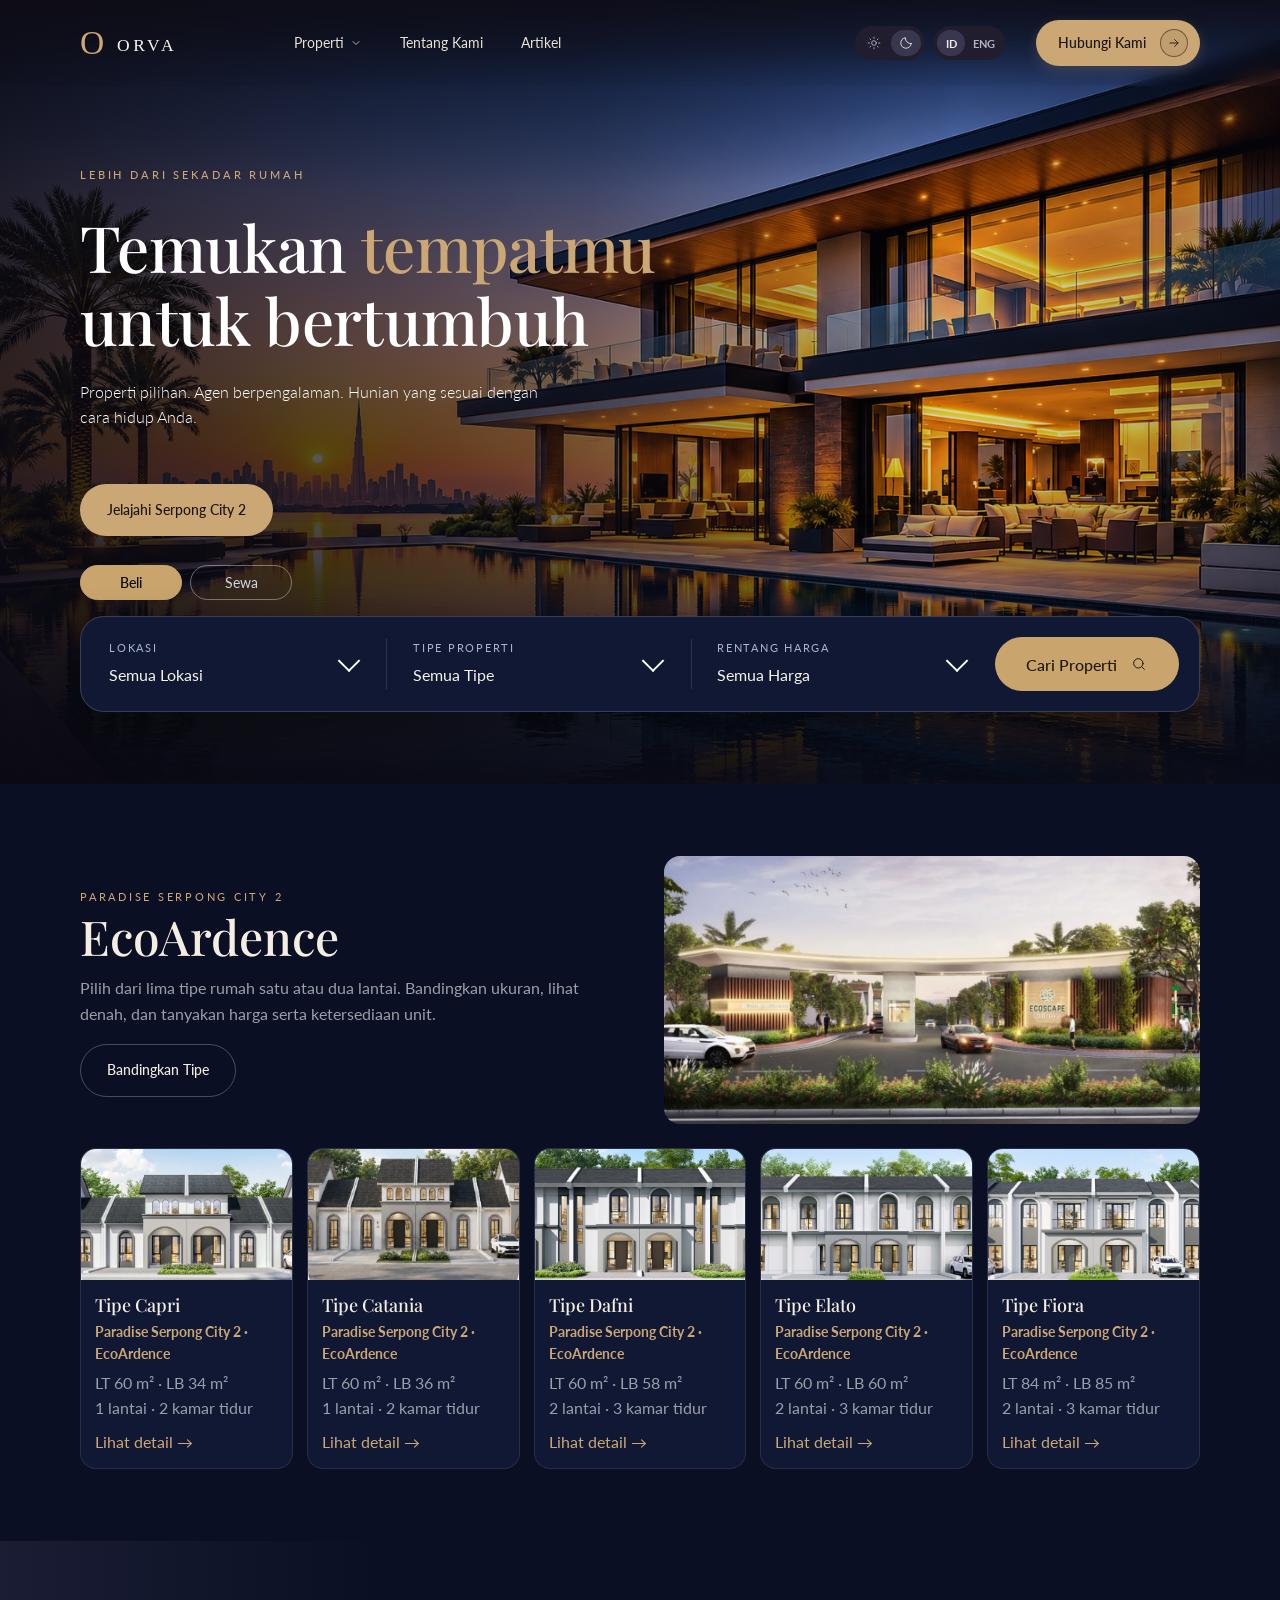
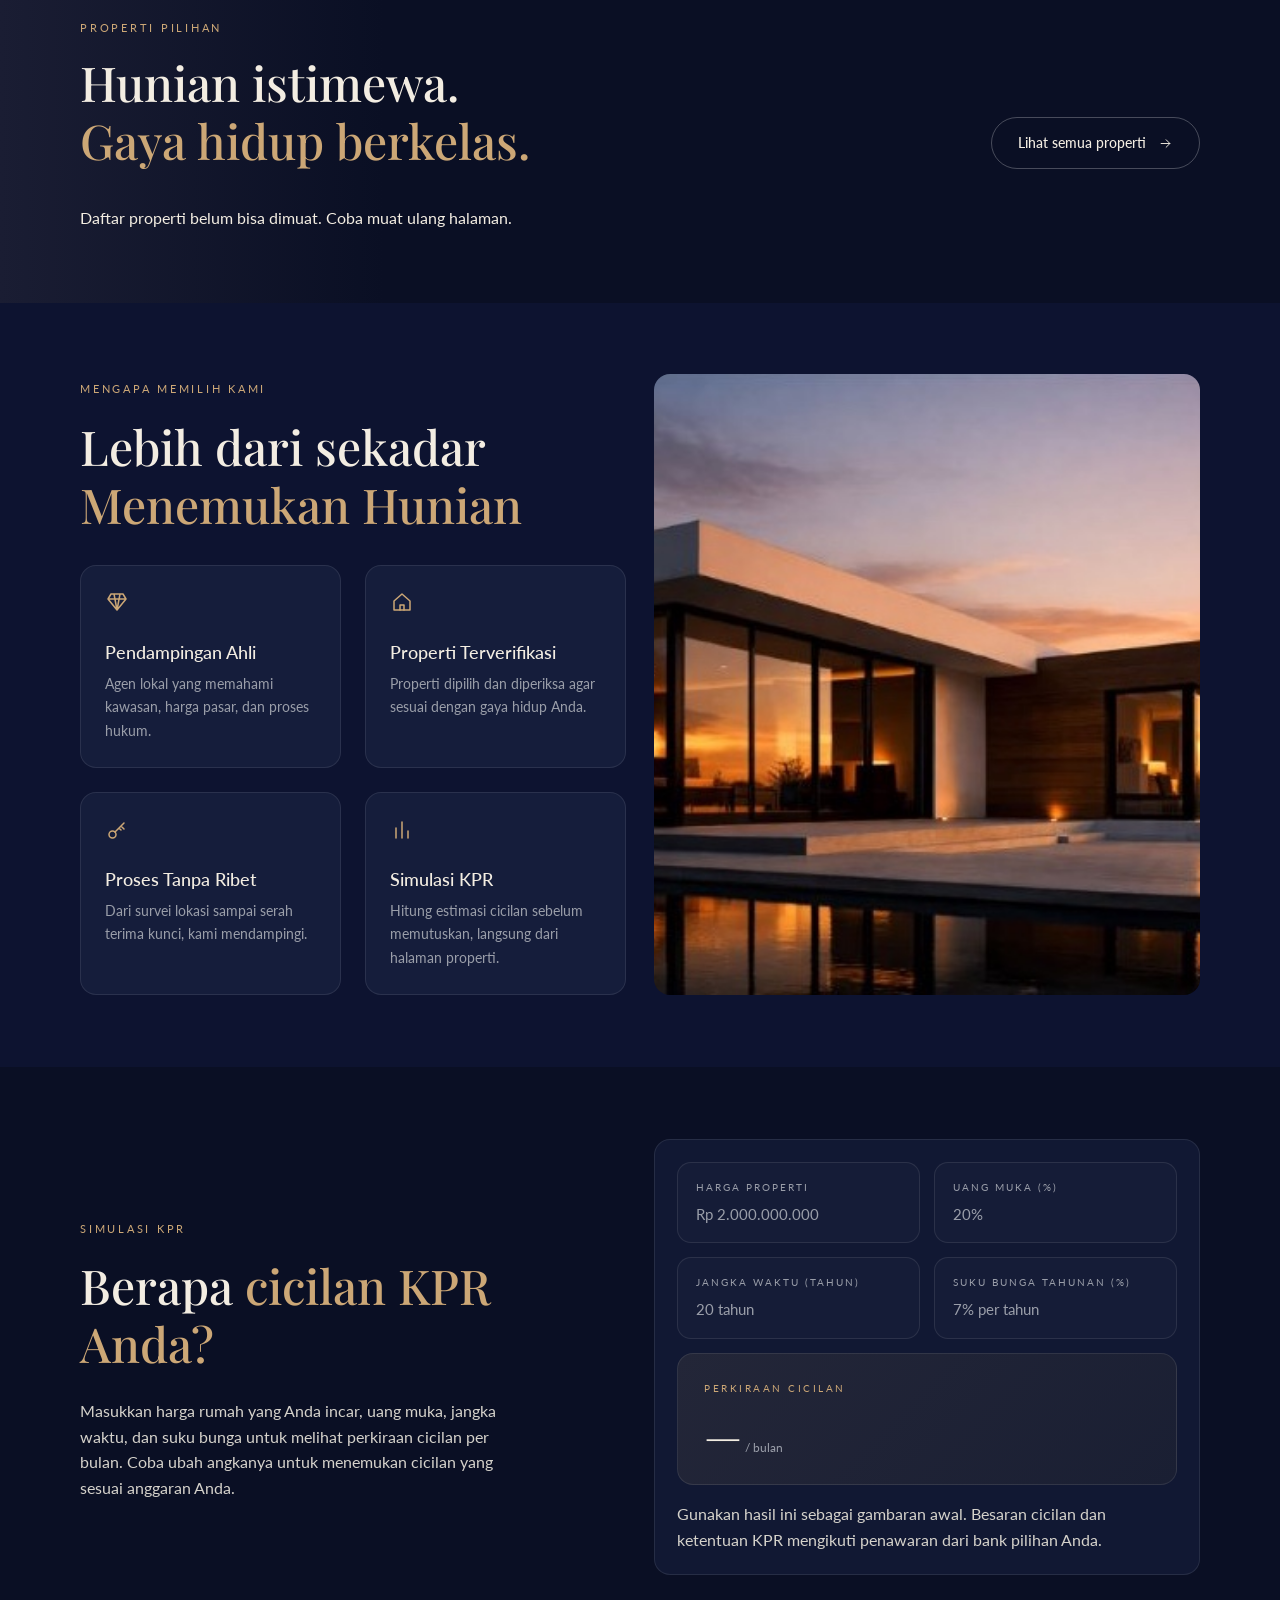
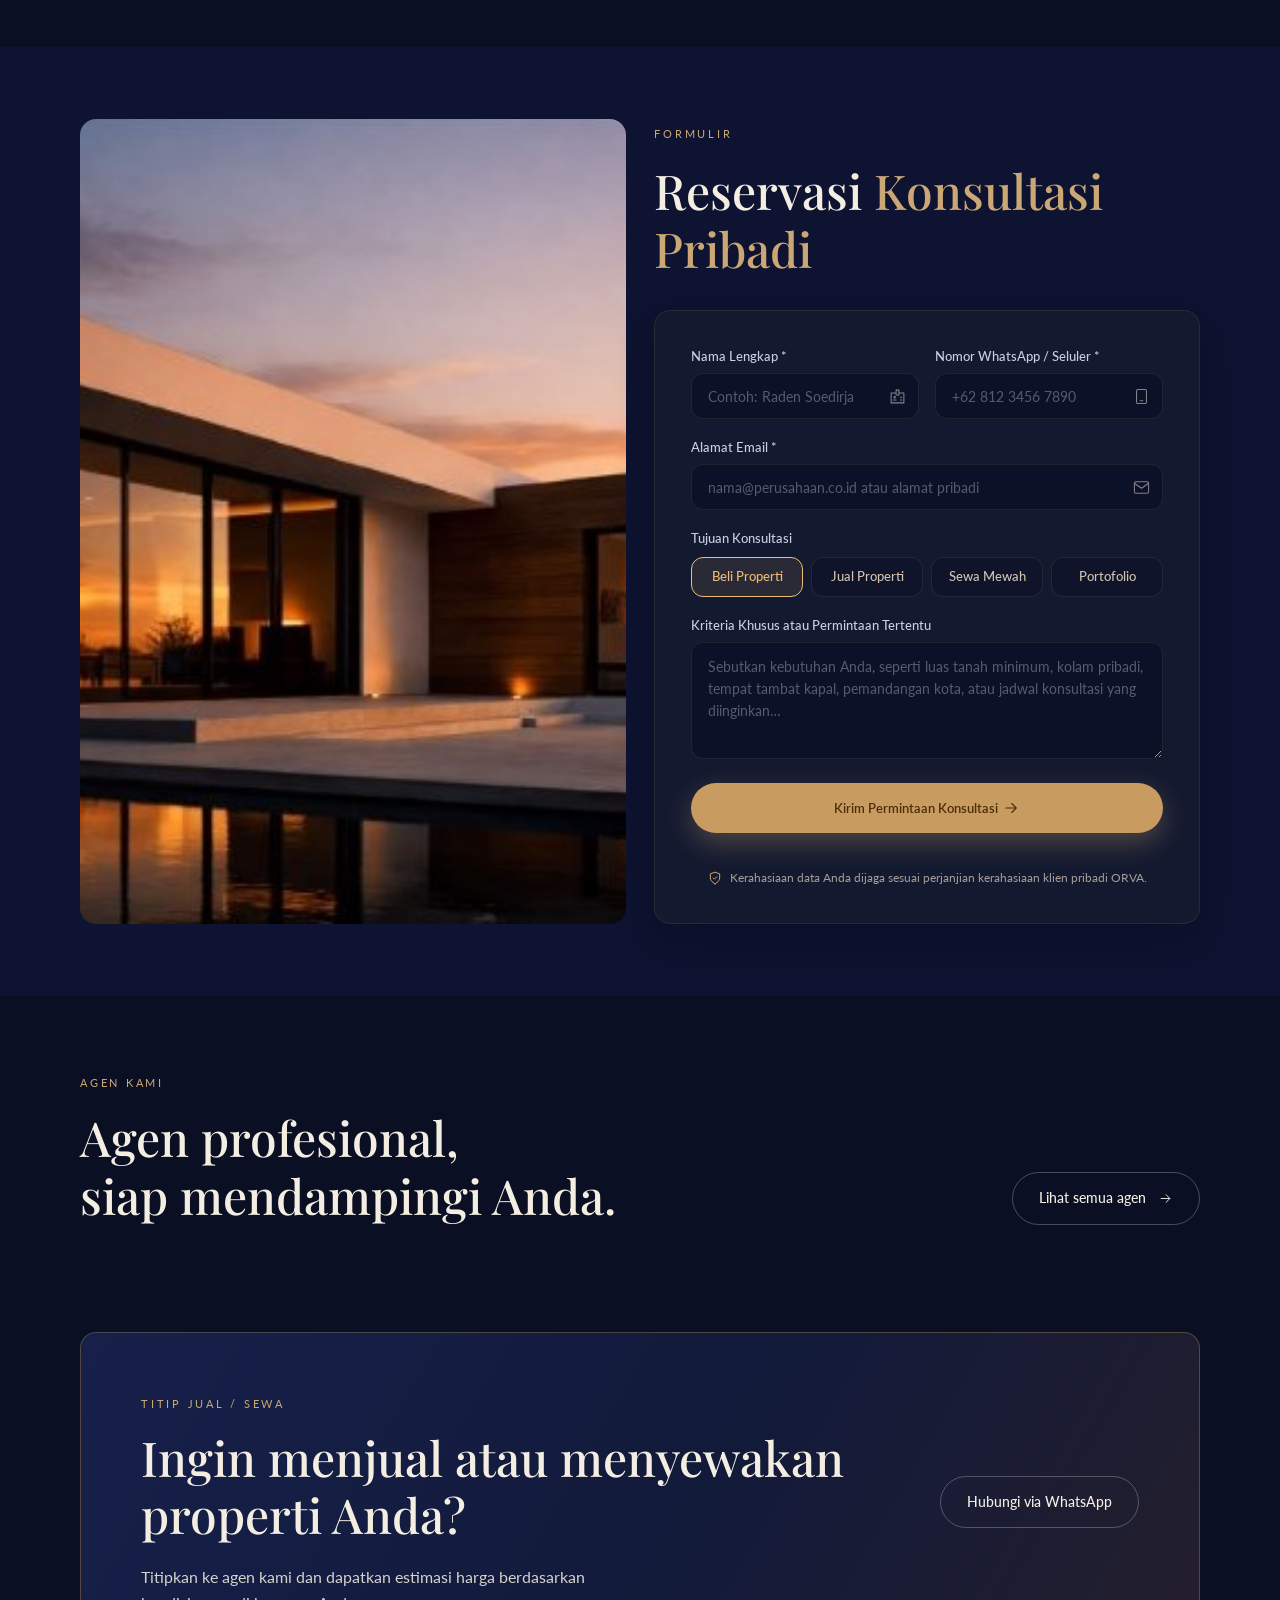
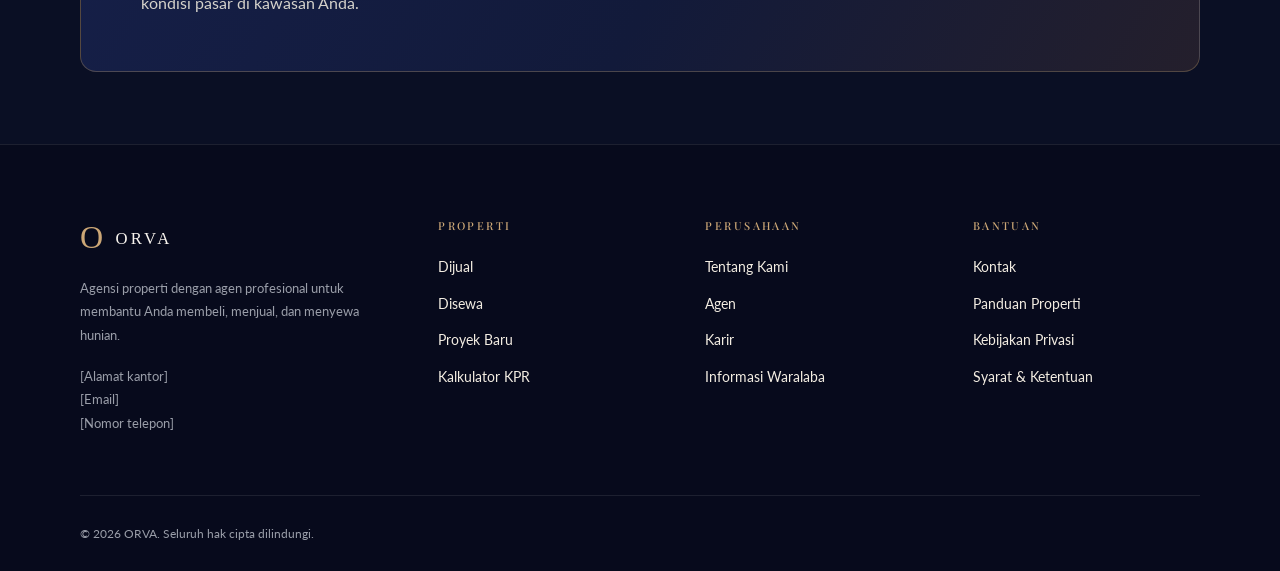
==== commit bf6f480e: "enhancement" ====
--- a/index.html
+++ b/index.html
@@ -17,19 +17,21 @@
       href="https://fonts.googleapis.com/css2?family=Lato:wght@300;400;700&family=Playfair+Display:wght@400;500;600&display=swap"
       rel="stylesheet" />
     <script src="js/theme.js?v=orva-1"></script>
-    <script src="js/translations.js?v=orva-lang-1" defer></script>
+    <script src="js/translations.js?v=eco-ardence-1" defer></script>
     <script src="js/language.js?v=drawer-stay-open-1" defer></script>
-    <link rel="stylesheet" href="css/style.css?v=mobile-drawer-overlay-1" />
+    <link rel="stylesheet" href="css/style.css?v=property-development-1" />
     <link rel="stylesheet" href="css/theme.css?v=mobile-drawer-1" />
     <script src="js/cms-api.js?v=cms-locale-1" defer></script>
     <script src="js/site-content.js?v=mobile-nav-1" defer></script>
-    <script src="js/main.js?v=drawer-stay-open-1" defer></script>
-    <script src="js/property-api.js?v=property-specs-1" defer></script>
-    <script src="js/properties.js?v=orva-lang-1" defer></script>
+    <script src="js/main.js?v=mobile-drawer-overlay-2" defer></script>
+    <script src="js/property-api.js?v=cms-brochures-1" defer></script>
+    <script src="js/properties.js?v=property-development-1" defer></script>
     <script src="js/kpr.js?v=orva-lang-1" defer></script>
     <script src="js/contact.js?v=orva-lang-1" defer></script>
     <script src="js/agent-api.js?v=property-specs-1" defer></script>
     <script src="js/agents.js?v=property-specs-1" defer></script>
+      <script src="js/eco-ardence.js?v=1" defer></script>
+    <script src="js/project-showcase.js?v=property-development-1" defer></script>
   </head>
   <body data-cms-page="beranda">
     <svg width="0" height="0" style="position: absolute" aria-hidden="true">
@@ -180,6 +182,7 @@
               Properti pilihan. Agent berpengalaman. Hunian yang sesuai dengan
               cara hidup Anda.
             </p>
+            <a class="btn btn-gold hero-project-link" href="#eco-ardence">Jelajahi Serpong City 2</a>
           </div>
 
           <!-- <aside class="featured">
@@ -311,6 +314,21 @@
               Cari Properti <svg class="icon"><use href="#i-search" /></svg>
             </button>
           </form>
+        </div>
+      </section>
+
+      <section class="project-showcase" id="eco-ardence" aria-labelledby="eco-ardence-title">
+        <div class="container">
+          <div class="project-intro">
+            <div>
+              <span class="eyebrow">Paradise Serpong City 2</span>
+              <h2 id="eco-ardence-title">EcoArdence</h2>
+              <p>Pilih dari lima tipe rumah satu atau dua lantai. Bandingkan ukuran, lihat denah, dan tanyakan harga serta ketersediaan unit.</p>
+              <a class="btn btn-outline" href="properties.html#eco-ardence">Bandingkan Tipe</a>
+            </div>
+            <img src="images/eco-ardence/gerbang.webp" alt="Ilustrasi Gerbang Ecoscape dari brosur EcoArdence" width="1200" height="1180" loading="lazy" />
+          </div>
+          <div id="eco-ardence-types" class="project-type-grid"></div>
         </div>
       </section>
 
--- a/css/style.css
+++ b/css/style.css
@@ -201,6 +201,9 @@
   align-items: center;
   justify-content: space-between;
 }
+.mobile-menu-viewport {
+  display: contents;
+}
 .logo img {
   height: 42px;
   width: auto;
@@ -1743,6 +1746,83 @@
 .unit-extra-specs dd {
   overflow-wrap: anywhere;
 }
+.unit-facility-gallery {
+  margin-top: 18px;
+  padding-top: 18px;
+  border-top: 1px solid var(--line);
+}
+.unit-facility-header,
+.unit-facility-controls {
+  display: flex;
+  align-items: center;
+  gap: 8px;
+}
+.unit-facility-header {
+  justify-content: space-between;
+}
+.unit-facility-controls[hidden] {
+  display: none;
+}
+.unit-facility-controls button {
+  width: 44px;
+  height: 44px;
+  border: 1px solid var(--line);
+  border-radius: 50%;
+  background: var(--card);
+  color: inherit;
+  font-size: 1.25rem;
+  cursor: pointer;
+}
+.unit-facility-controls button:disabled {
+  opacity: 0.45;
+  cursor: default;
+}
+.unit-facility-controls button:not(:disabled):hover,
+.unit-facility-controls button:focus-visible {
+  border-color: var(--gold);
+}
+.unit-facility-list {
+  display: flex;
+  gap: 12px;
+  margin: 12px 0 0;
+  padding: 0;
+  overflow-x: auto;
+  list-style: none;
+  scroll-snap-type: x mandatory;
+}
+@media (prefers-reduced-motion: no-preference) {
+  .unit-facility-list {
+    scroll-behavior: smooth;
+  }
+}
+.unit-facility-list li {
+  flex: 0 0 min(100%, max(220px, (100% - 36px) / 4));
+  overflow: hidden;
+  border: 1px solid var(--line);
+  border-radius: 14px;
+  background: var(--card);
+  scroll-snap-align: start;
+}
+.unit-facility-list img {
+  display: block;
+  width: 100%;
+  aspect-ratio: 16 / 10;
+  object-fit: cover;
+}
+.unit-facility-caption {
+  position: relative;
+  padding: 12px 14px;
+  border-radius: 12px 12px 0 0;
+  background: var(--card);
+  overflow-wrap: anywhere;
+}
+.unit-facility-list img + .unit-facility-caption {
+  margin-top: -10px;
+}
+.unit-facility-caption p {
+  margin: 4px 0 0;
+  font-size: 0.875rem;
+}
 .unit-facilities {
   margin-top: 18px;
 }
@@ -1752,6 +1832,9 @@
   gap: 8px;
   margin-top: 12px;
   list-style: none;
+}
+.unit-facilities--four-columns ul {
+  grid-template-columns: repeat(auto-fit, minmax(min(100%, max(220px, (100% - 24px) / 4)), 1fr));
 }
 .unit-facilities li {
   padding: 8px 12px;
@@ -2746,15 +2829,22 @@
     backdrop-filter: none;
     -webkit-backdrop-filter: none;
   }
+  .mobile-menu-viewport {
+    display: block;
+    position: absolute;
+    inset: var(--nav-height) 0 auto;
+    height: calc(100vh - var(--nav-height));
+    height: calc(100dvh - var(--nav-height));
+    overflow: hidden;
+    pointer-events: none;
+  }
   .nav-links {
     display: flex;
     flex-direction: column;
     align-items: stretch;
     gap: 0;
     position: absolute;
-    inset: var(--nav-height) 0 auto;
-    height: calc(100vh - var(--nav-height));
-    height: calc(100dvh - var(--nav-height));
+    inset: 0;
     overflow-y: auto;
     overscroll-behavior-y: contain;
     padding: 16px var(--page-gutter) max(16px, env(safe-area-inset-bottom));
@@ -3354,3 +3444,135 @@
     width: min(100%, 360px);
   }
 }
+
+/* EcoArdence project */
+.hero-project-link {
+  margin-top: 20px;
+}
+.project-showcase {
+  padding-block: var(--section-space);
+}
+.project-intro {
+  display: grid;
+  grid-template-columns: repeat(2, minmax(0, 1fr));
+  align-items: center;
+  gap: clamp(20px, 4vw, 48px);
+  margin-bottom: 24px;
+}
+.project-intro p {
+  color: var(--muted);
+  max-width: 42rem;
+  margin: 10px 0 18px;
+}
+.project-intro img {
+  width: 100%;
+  height: auto;
+  aspect-ratio: 16 / 8;
+  object-fit: cover;
+  border-radius: var(--radius);
+}
+.project-type-grid {
+  display: grid;
+  grid-template-columns: repeat(auto-fit, minmax(min(100%, 200px), 1fr));
+  gap: 14px;
+}
+.project-type {
+  display: block;
+  overflow: hidden;
+  color: var(--text);
+  border: 1px solid var(--line);
+  border-radius: var(--radius);
+  background: var(--card);
+}
+.project-type:focus-visible,
+.project-type:hover {
+  outline: 2px solid var(--gold);
+  outline-offset: -2px;
+}
+.project-type img {
+  display: block;
+  width: 100%;
+  height: auto;
+  aspect-ratio: 16 / 10;
+  object-fit: cover;
+}
+.project-type > div {
+  padding: 14px;
+}
+.project-type h3 {
+  font-size: var(--type-h4);
+}
+.project-type p,
+.project-comparison p {
+  color: var(--muted);
+}
+.property-development,
+.project-type .property-development {
+  margin-block: 4px;
+  color: var(--gold);
+  font-size: 0.875rem;
+  font-weight: 700;
+  overflow-wrap: anywhere;
+}
+.project-type span {
+  display: inline-block;
+  margin-top: 8px;
+  color: var(--gold);
+}
+.project-comparison {
+  margin-top: 18px;
+  padding: 16px 20px;
+  border: 1px solid var(--line);
+  border-radius: var(--radius);
+  background: var(--card);
+}
+.project-comparison summary {
+  cursor: pointer;
+  font-weight: 700;
+}
+.project-table-scroll {
+  overflow-x: auto;
+  margin-block: 12px;
+}
+.project-table-scroll table {
+  width: 100%;
+  border-collapse: collapse;
+  white-space: nowrap;
+}
+.project-table-scroll :is(th, td) {
+  padding: 8px 12px;
+  border-bottom: 1px solid var(--line);
+  text-align: left;
+}
+.project-table-scroll a {
+  color: var(--gold);
+  text-decoration: underline;
+}
+.project-plan-grid:not([hidden]) {
+  display: grid;
+  grid-template-columns: repeat(auto-fit, minmax(min(100%, 240px), 1fr));
+  gap: 16px;
+  margin-top: 16px;
+}
+#unit-brochure-link[hidden] {
+  display: none;
+}
+.project-plan-grid img {
+  display: block;
+  width: 100%;
+  height: auto;
+  max-height: 520px;
+  object-fit: contain;
+  border-radius: 8px;
+  background: #fff;
+}
+.project-plan-grid figcaption {
+  margin-top: 6px;
+  color: var(--gold);
+  text-decoration: underline;
+}
+@media (max-width: 650px) {
+  .project-intro {
+    grid-template-columns: minmax(0, 1fr);
+  }
+}
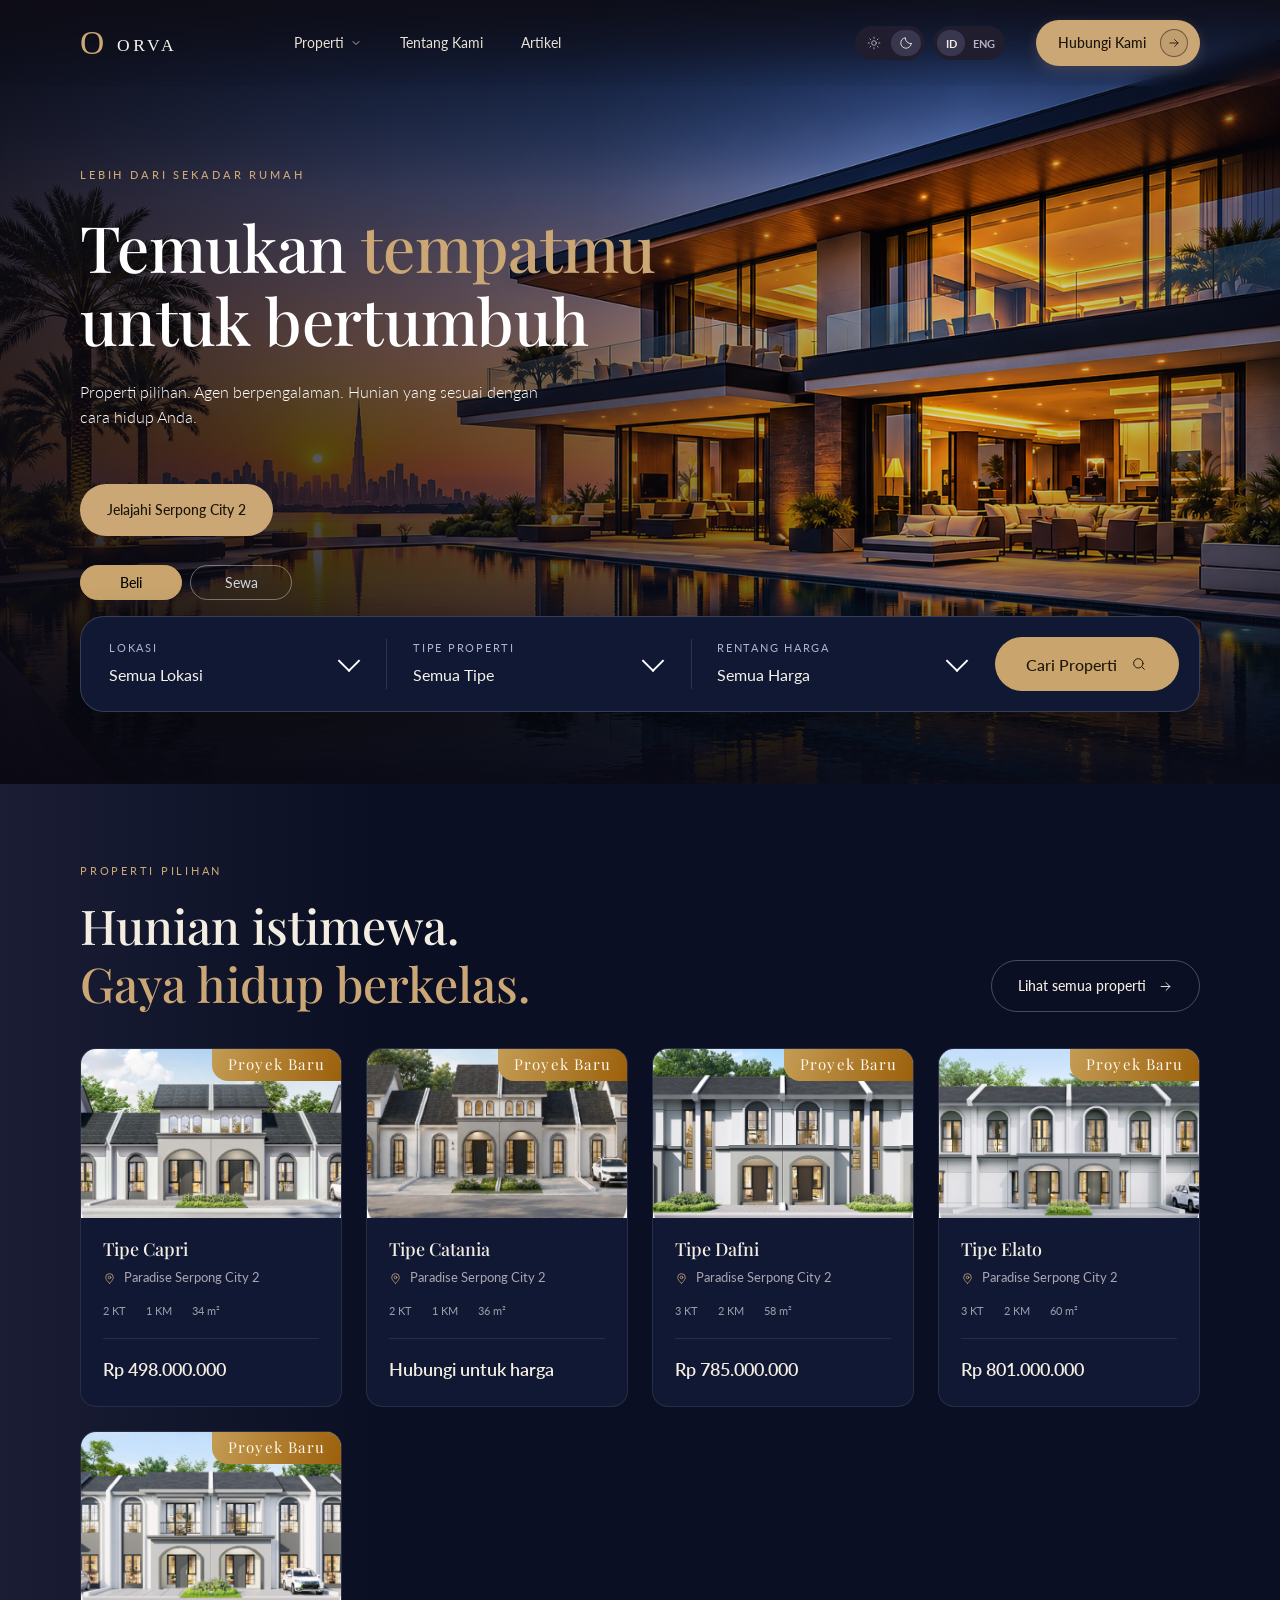
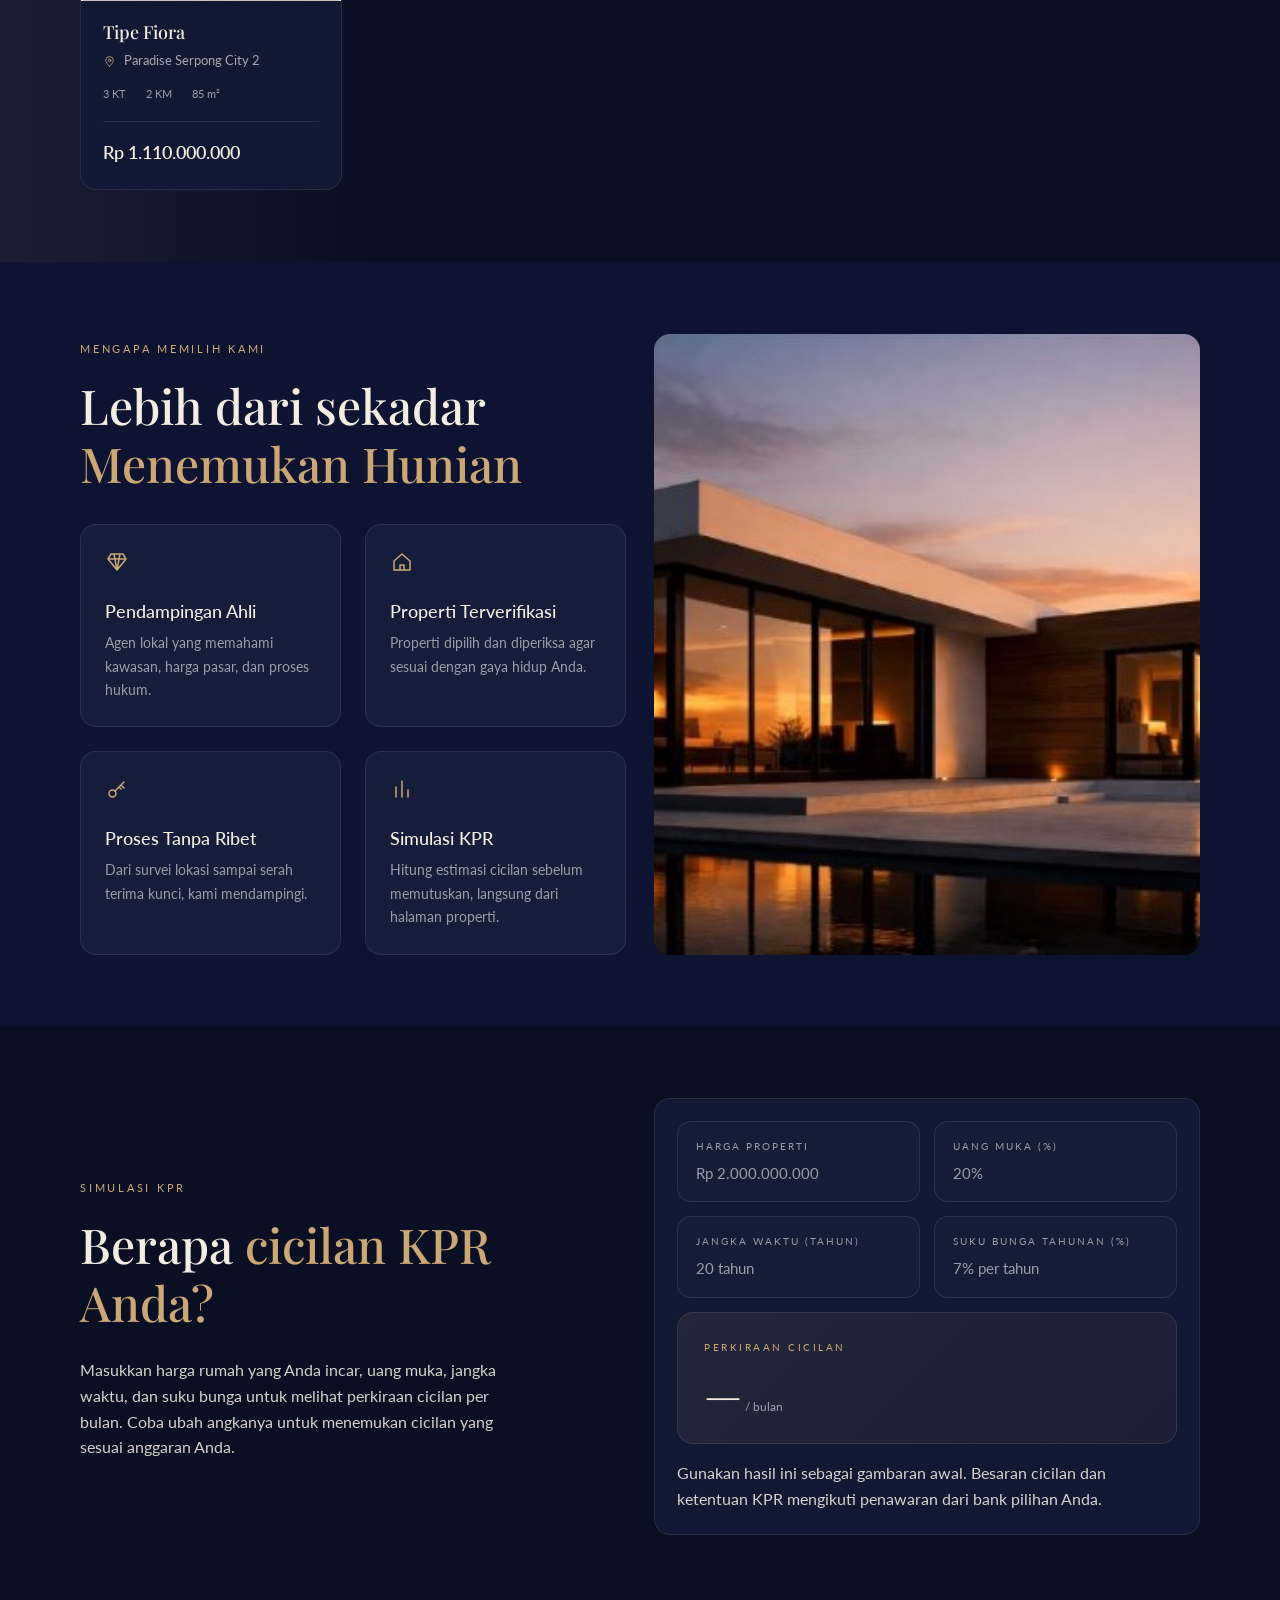
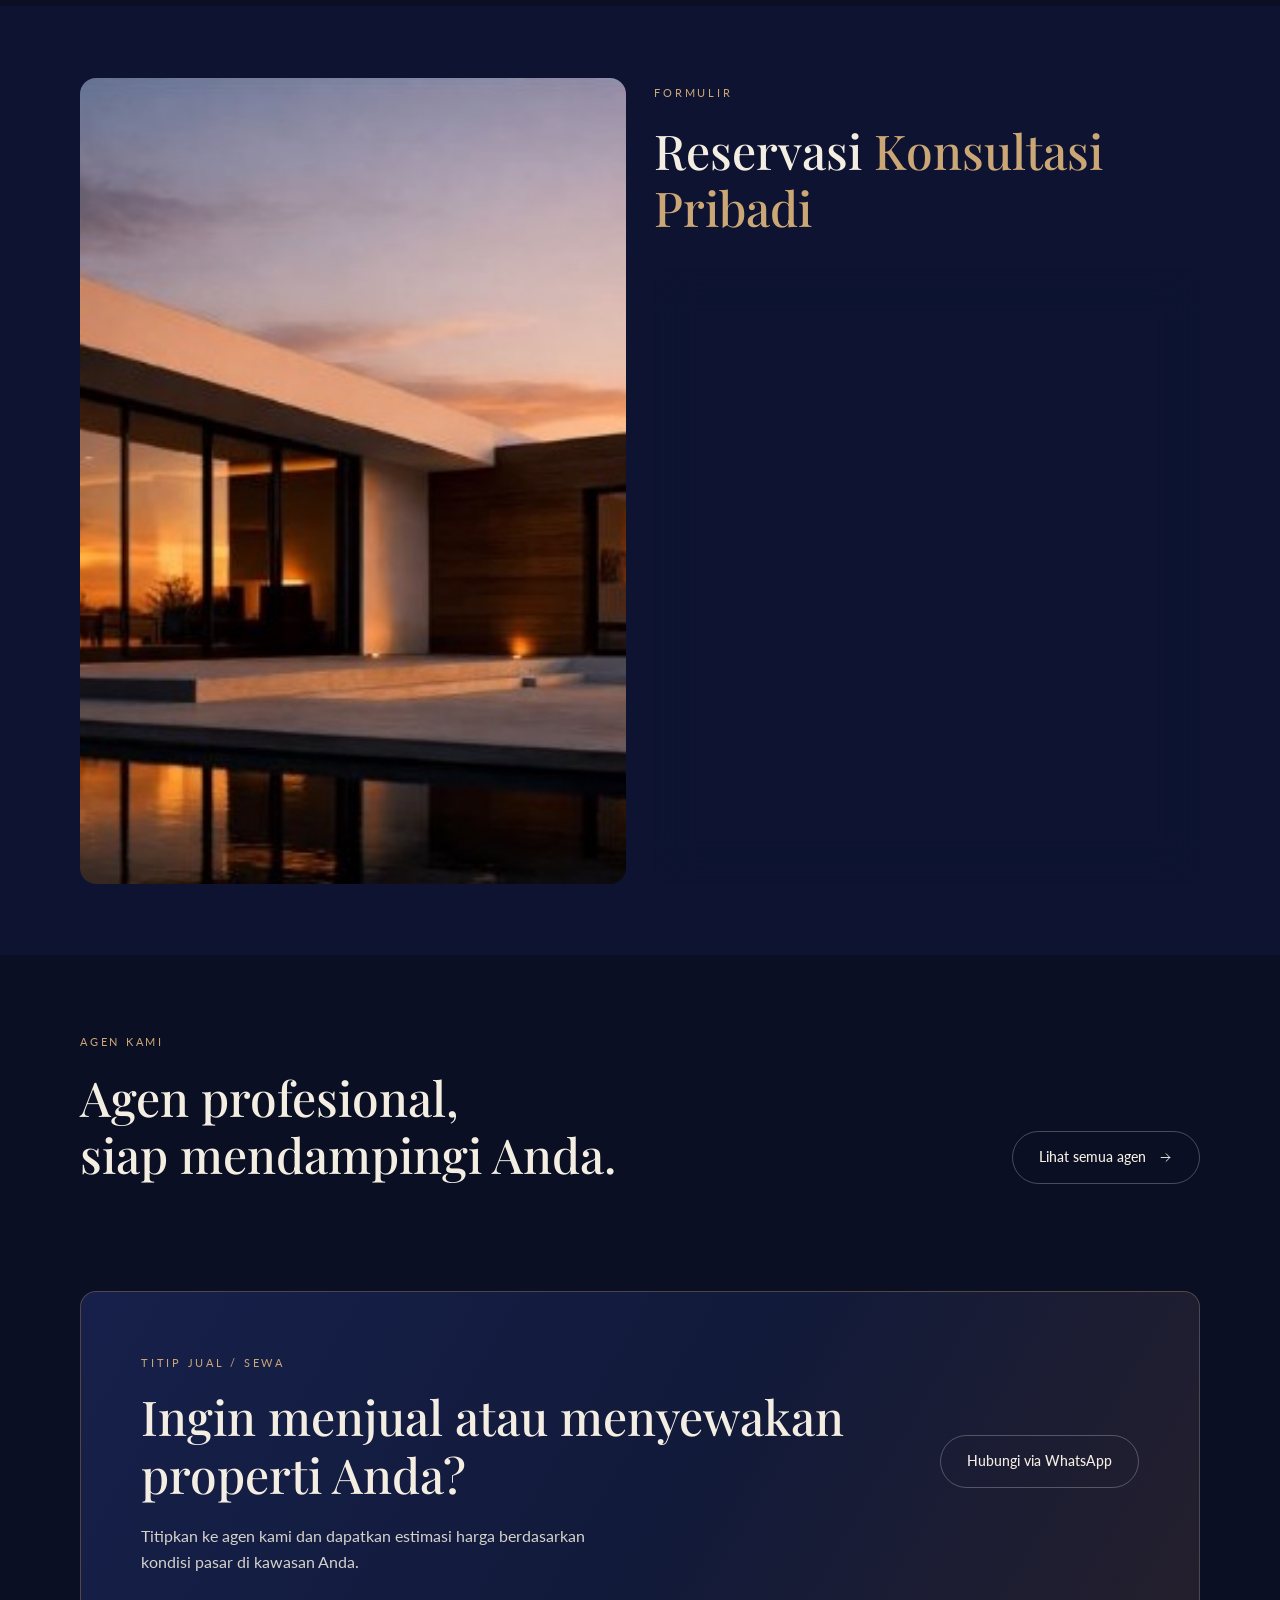
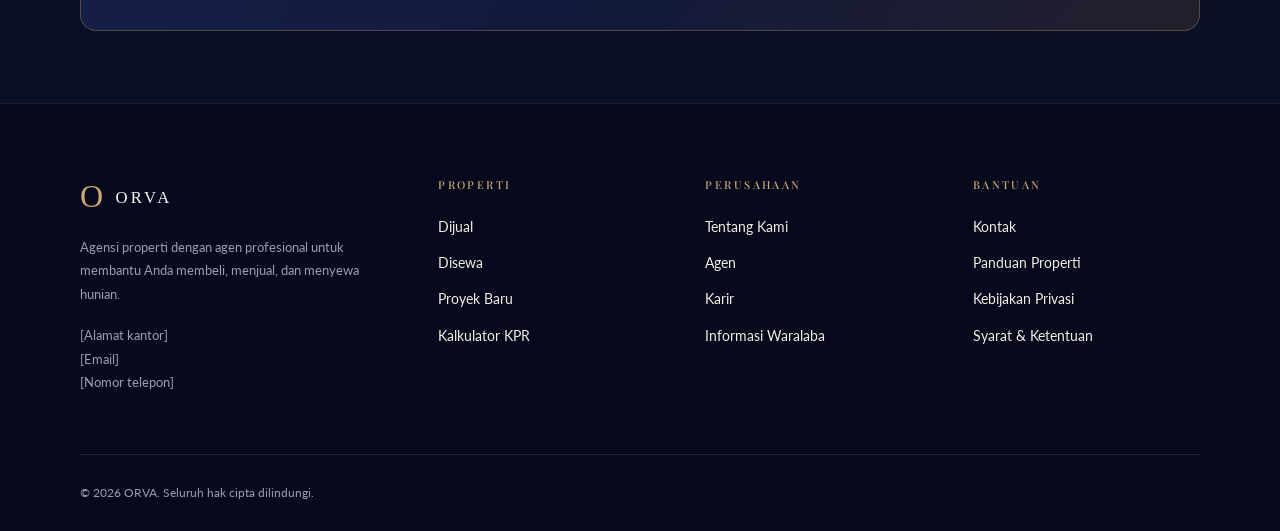
==== commit 78e2dee5: "enhancement" ====
--- a/index.html
+++ b/index.html
@@ -19,19 +19,21 @@
     <script src="js/theme.js?v=orva-1"></script>
     <script src="js/translations.js?v=eco-ardence-1" defer></script>
     <script src="js/language.js?v=drawer-stay-open-1" defer></script>
-    <link rel="stylesheet" href="css/style.css?v=property-development-1" />
+    <link rel="stylesheet" href="css/style.css?v=property-price-row-2" />
     <link rel="stylesheet" href="css/theme.css?v=mobile-drawer-1" />
     <script src="js/cms-api.js?v=cms-locale-1" defer></script>
     <script src="js/site-content.js?v=mobile-nav-1" defer></script>
     <script src="js/main.js?v=mobile-drawer-overlay-2" defer></script>
     <script src="js/property-api.js?v=cms-brochures-1" defer></script>
-    <script src="js/properties.js?v=property-development-1" defer></script>
+    <script src="js/eco-ardence.js?v=3" defer></script>
+    <script src="js/properties.js?v=property-price-row-2" defer></script>
     <script src="js/kpr.js?v=orva-lang-1" defer></script>
     <script src="js/contact.js?v=orva-lang-1" defer></script>
     <script src="js/agent-api.js?v=property-specs-1" defer></script>
     <script src="js/agents.js?v=property-specs-1" defer></script>
-      <script src="js/eco-ardence.js?v=1" defer></script>
-    <script src="js/project-showcase.js?v=property-development-1" defer></script>
+    <script
+      src="js/project-showcase.js?v=property-development-1"
+      defer></script>
   </head>
   <body data-cms-page="beranda">
     <svg width="0" height="0" style="position: absolute" aria-hidden="true">
@@ -182,7 +184,9 @@
               Properti pilihan. Agent berpengalaman. Hunian yang sesuai dengan
               cara hidup Anda.
             </p>
-            <a class="btn btn-gold hero-project-link" href="#eco-ardence">Jelajahi Serpong City 2</a>
+            <a class="btn btn-gold hero-project-link" href="#eco-ardence"
+              >Jelajahi Serpong City 2</a
+            >
           </div>
 
           <!-- <aside class="featured">
@@ -317,20 +321,33 @@
         </div>
       </section>
 
-      <section class="project-showcase" id="eco-ardence" aria-labelledby="eco-ardence-title">
+      <!-- <section
+        class="project-showcase"
+        id="eco-ardence"
+        aria-labelledby="eco-ardence-title">
         <div class="container">
           <div class="project-intro">
             <div>
               <span class="eyebrow">Paradise Serpong City 2</span>
               <h2 id="eco-ardence-title">EcoArdence</h2>
-              <p>Pilih dari lima tipe rumah satu atau dua lantai. Bandingkan ukuran, lihat denah, dan tanyakan harga serta ketersediaan unit.</p>
-              <a class="btn btn-outline" href="properties.html#eco-ardence">Bandingkan Tipe</a>
-            </div>
-            <img src="images/eco-ardence/gerbang.webp" alt="Ilustrasi Gerbang Ecoscape dari brosur EcoArdence" width="1200" height="1180" loading="lazy" />
+              <p>
+                Pilih dari lima tipe rumah satu atau dua lantai. Bandingkan
+                ukuran, lihat denah, dan tanyakan harga serta ketersediaan unit.
+              </p>
+              <a class="btn btn-outline" href="properties.html#eco-ardence"
+                >Bandingkan Tipe</a
+              >
+            </div>
+            <img
+              src="images/eco-ardence/gerbang.webp"
+              alt="Ilustrasi Gerbang Ecoscape dari brosur EcoArdence"
+              width="1200"
+              height="1180"
+              loading="lazy" />
           </div>
           <div id="eco-ardence-types" class="project-type-grid"></div>
         </div>
-      </section>
+      </section> -->
 
       <!-- PROPERTI PILIHAN -->
       <section class="props" id="properti">
@@ -567,7 +584,8 @@
                       <input
                         type="text"
                         id="c-name"
-                        name="name" maxlength="120"
+                        name="name"
+                        maxlength="120"
                         autocomplete="name"
                         placeholder="Contoh: Bpk. Raden Soedirja"
                         required
@@ -587,7 +605,8 @@
                       <input
                         type="tel"
                         id="c-phone"
-                        name="phone" maxlength="40"
+                        name="phone"
+                        maxlength="40"
                         autocomplete="tel"
                         placeholder="+62 812 3456 7890"
                         required
@@ -610,7 +629,8 @@
                     <input
                       type="email"
                       id="c-email"
-                      name="email" maxlength="254"
+                      name="email"
+                      maxlength="254"
                       autocomplete="email"
                       placeholder="nama@perusahaan.co.id atau alamat pribadi"
                       required
@@ -664,7 +684,8 @@
                   <div class="input-wrap">
                     <textarea
                       id="c-notes"
-                      name="notes" maxlength="2000"
+                      name="notes"
+                      maxlength="2000"
                       rows="4"
                       placeholder="Sebutkan spesifikasi: luas tanah minimal, private pool, marina berth, skyline view, atau jadwal konsultasi yang diinginkan..."
                       data-cms-placeholder="consultation.placeholder4"></textarea>
@@ -829,11 +850,16 @@
         <div class="copy">© 2026 ORVA. Seluruh hak cipta dilindungi.</div>
       </div>
     </footer>
-    <dialog class="contact-success" id="contact-success" aria-labelledby="contact-success-title"
+    <dialog
+      class="contact-success"
+      id="contact-success"
+      aria-labelledby="contact-success-title"
       aria-describedby="contact-success-message">
       <div class="contact-success-mark" aria-hidden="true">✓</div>
       <h2 id="contact-success-title">Permintaan berhasil dikirim</h2>
-      <p id="contact-success-message">Terima kasih. Tim ORVA akan menghubungi Anda untuk konsultasi.</p>
+      <p id="contact-success-message">
+        Terima kasih. Tim ORVA akan menghubungi Anda untuk konsultasi.
+      </p>
       <form method="dialog">
         <button class="btn btn-gold" autofocus>Tutup</button>
       </form>
--- a/css/style.css
+++ b/css/style.css
@@ -1068,6 +1068,12 @@
   font-size: 17px;
   font-weight: 600;
 }
+.pbody .property-starting-price {
+  margin-top: 18px;
+  font-size: 18px;
+  font-weight: 600;
+  line-height: 1.4;
+}
 .pbody .price small {
   font-size: 11px;
   font-weight: 400;
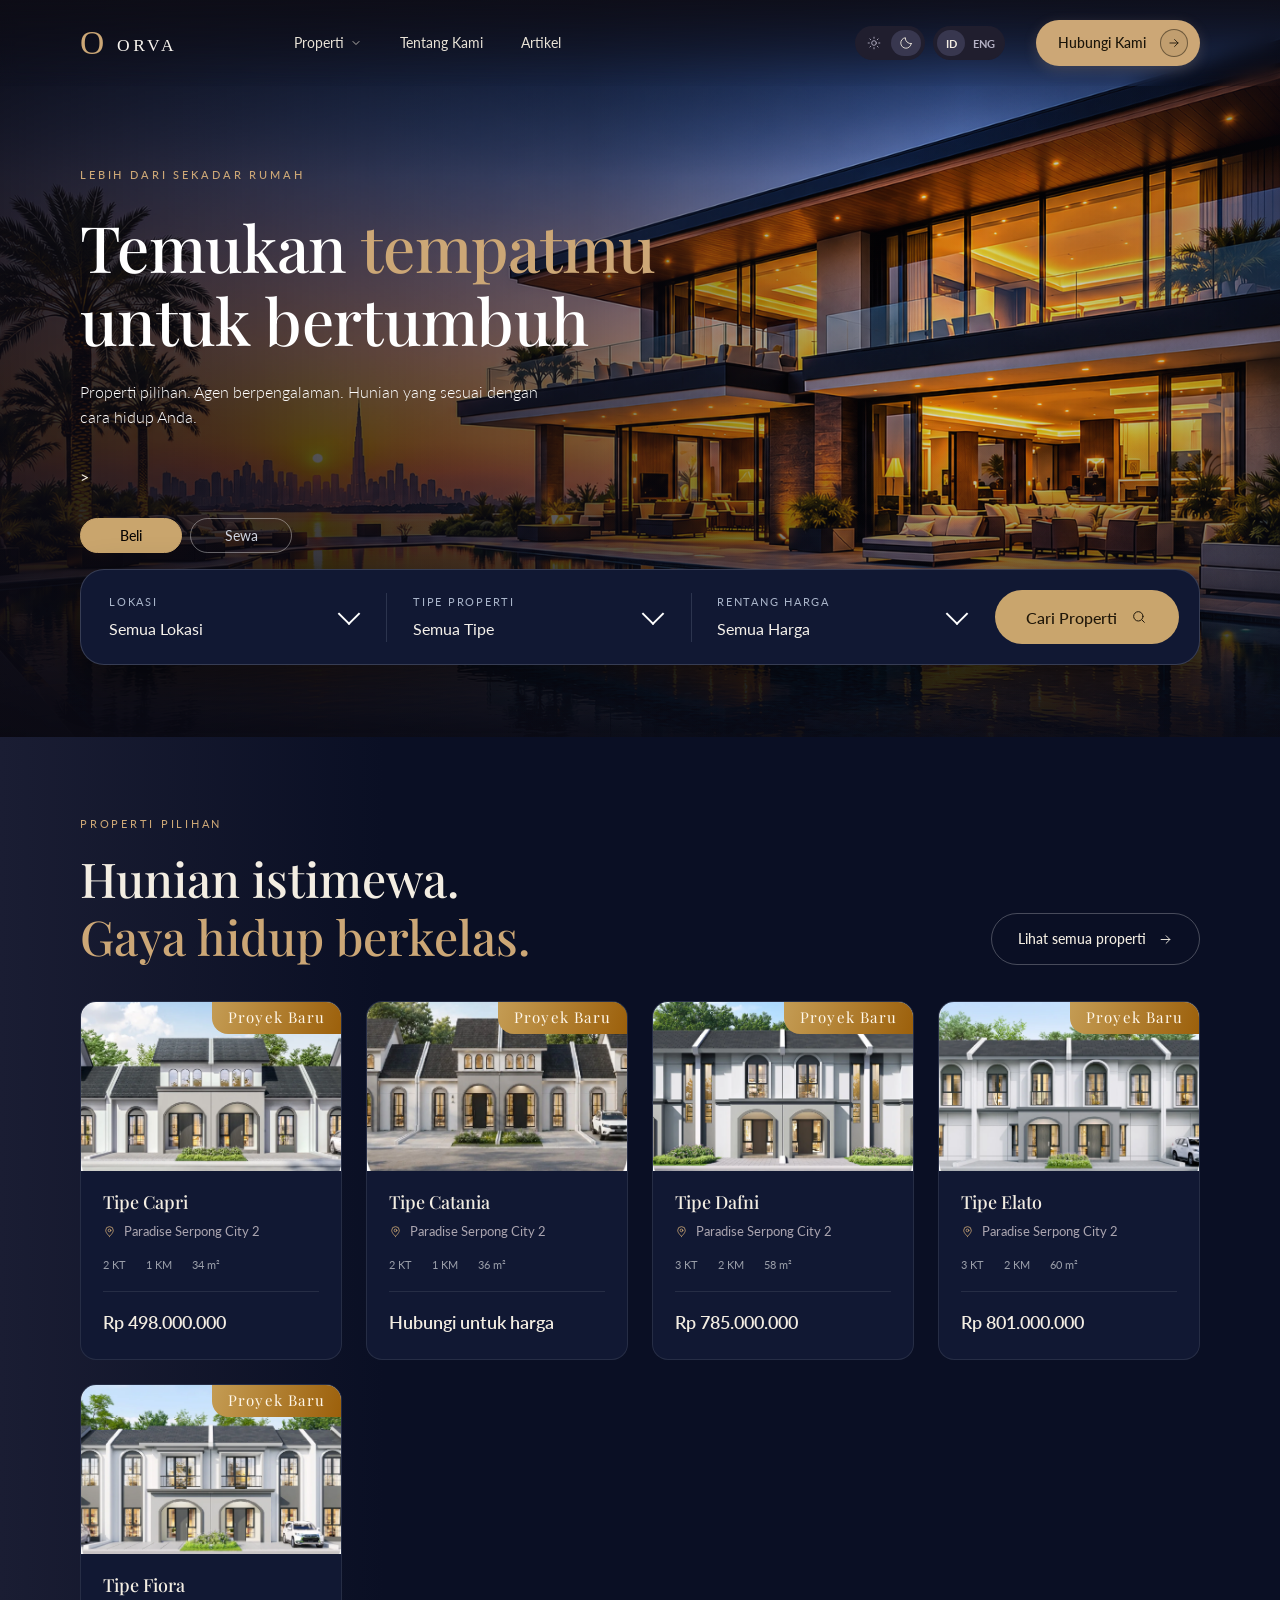
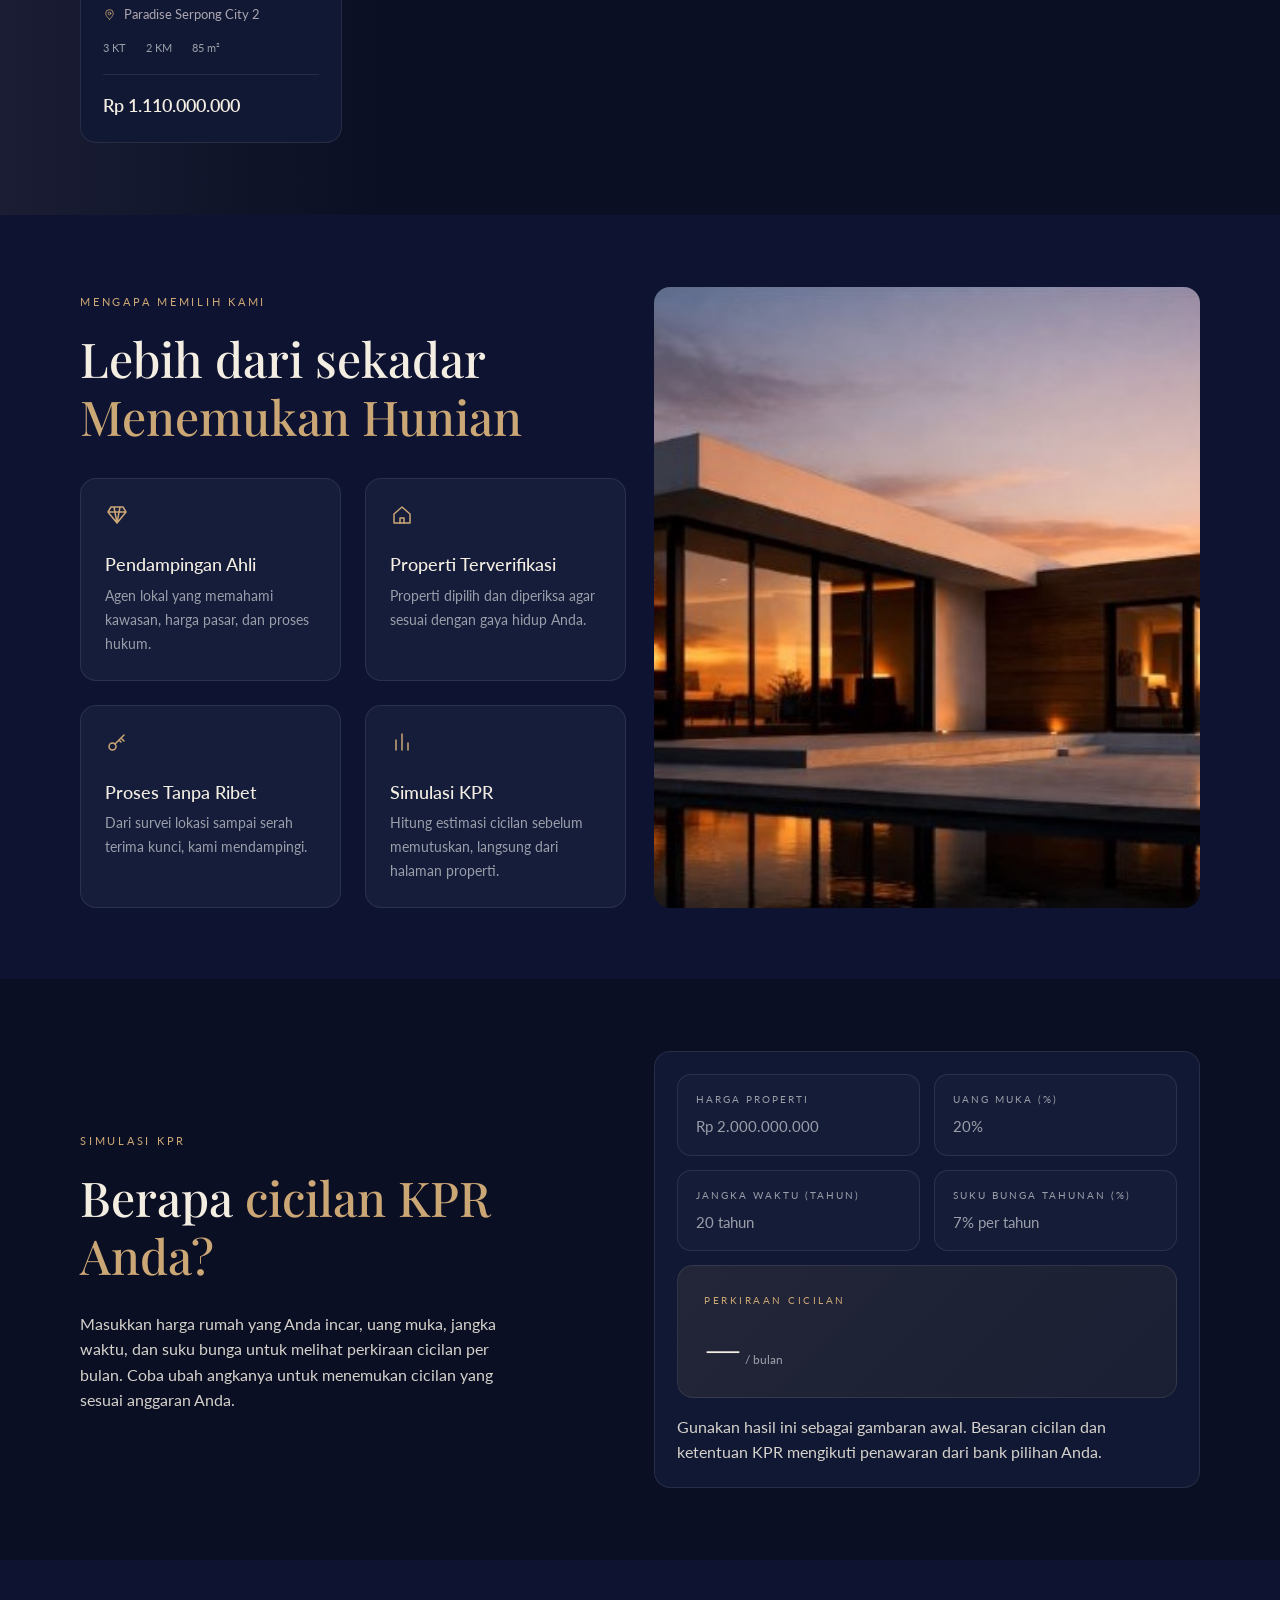
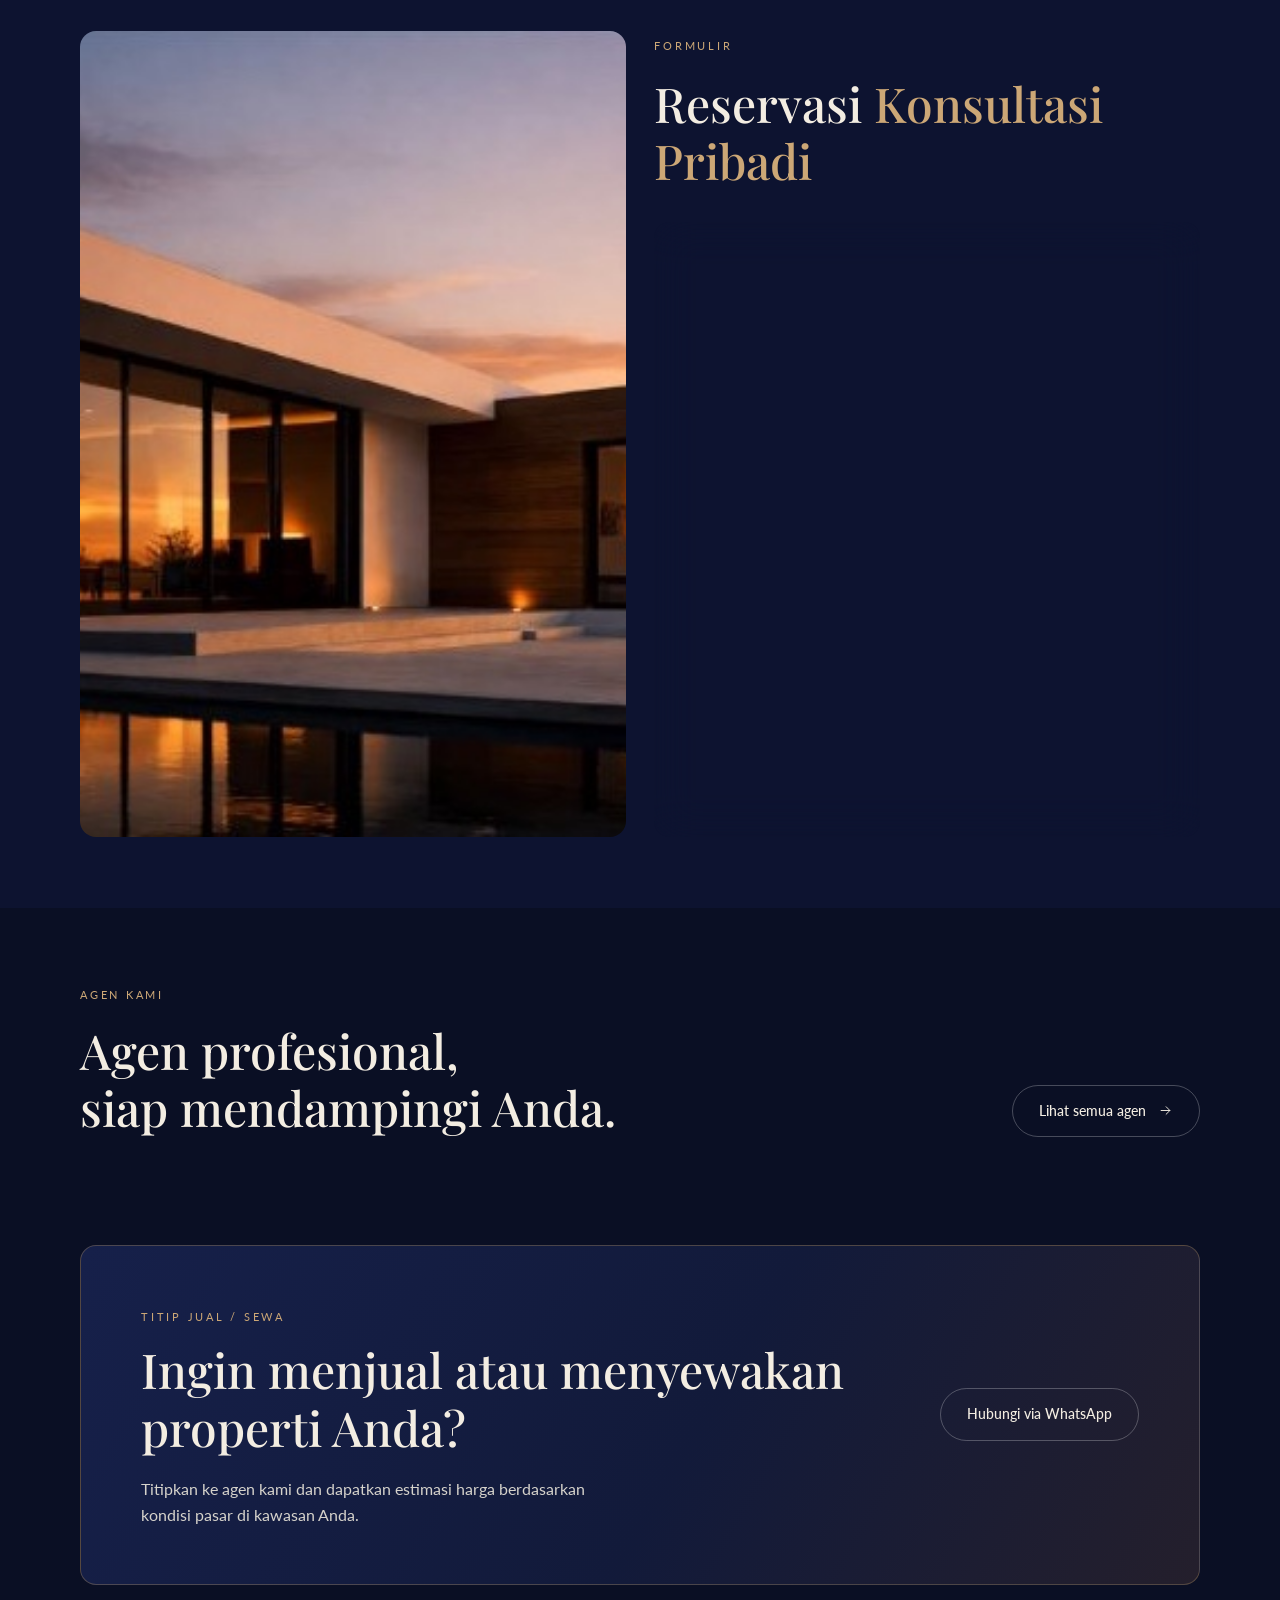
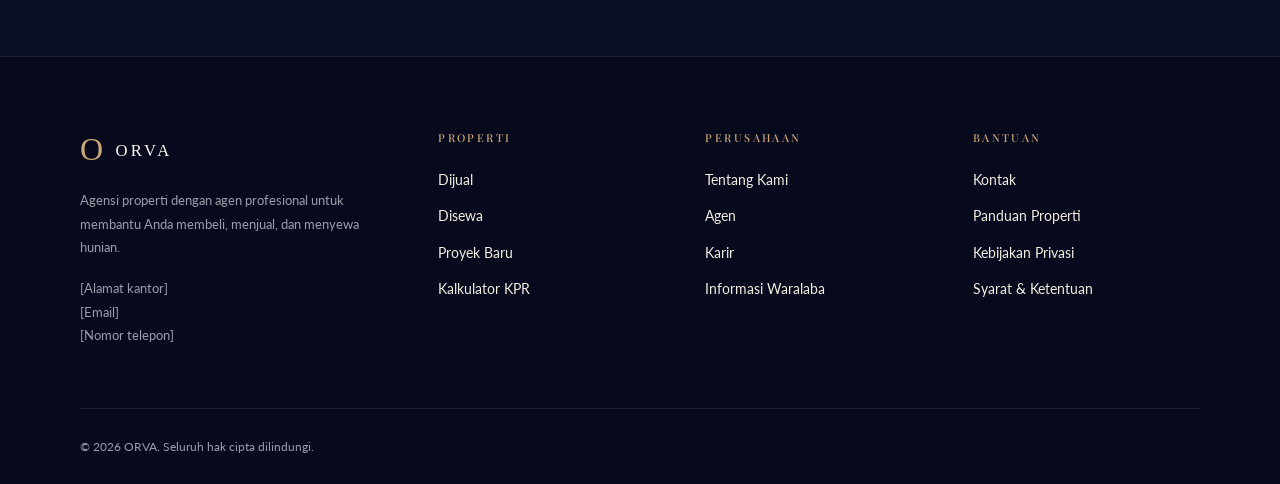
==== commit d794ec0b: "button" ====
--- a/index.html
+++ b/index.html
@@ -184,8 +184,7 @@
               Properti pilihan. Agent berpengalaman. Hunian yang sesuai dengan
               cara hidup Anda.
             </p>
-            <a class="btn btn-gold hero-project-link" href="#eco-ardence"
-              >Jelajahi Serpong City 2</a
+
             >
           </div>
 
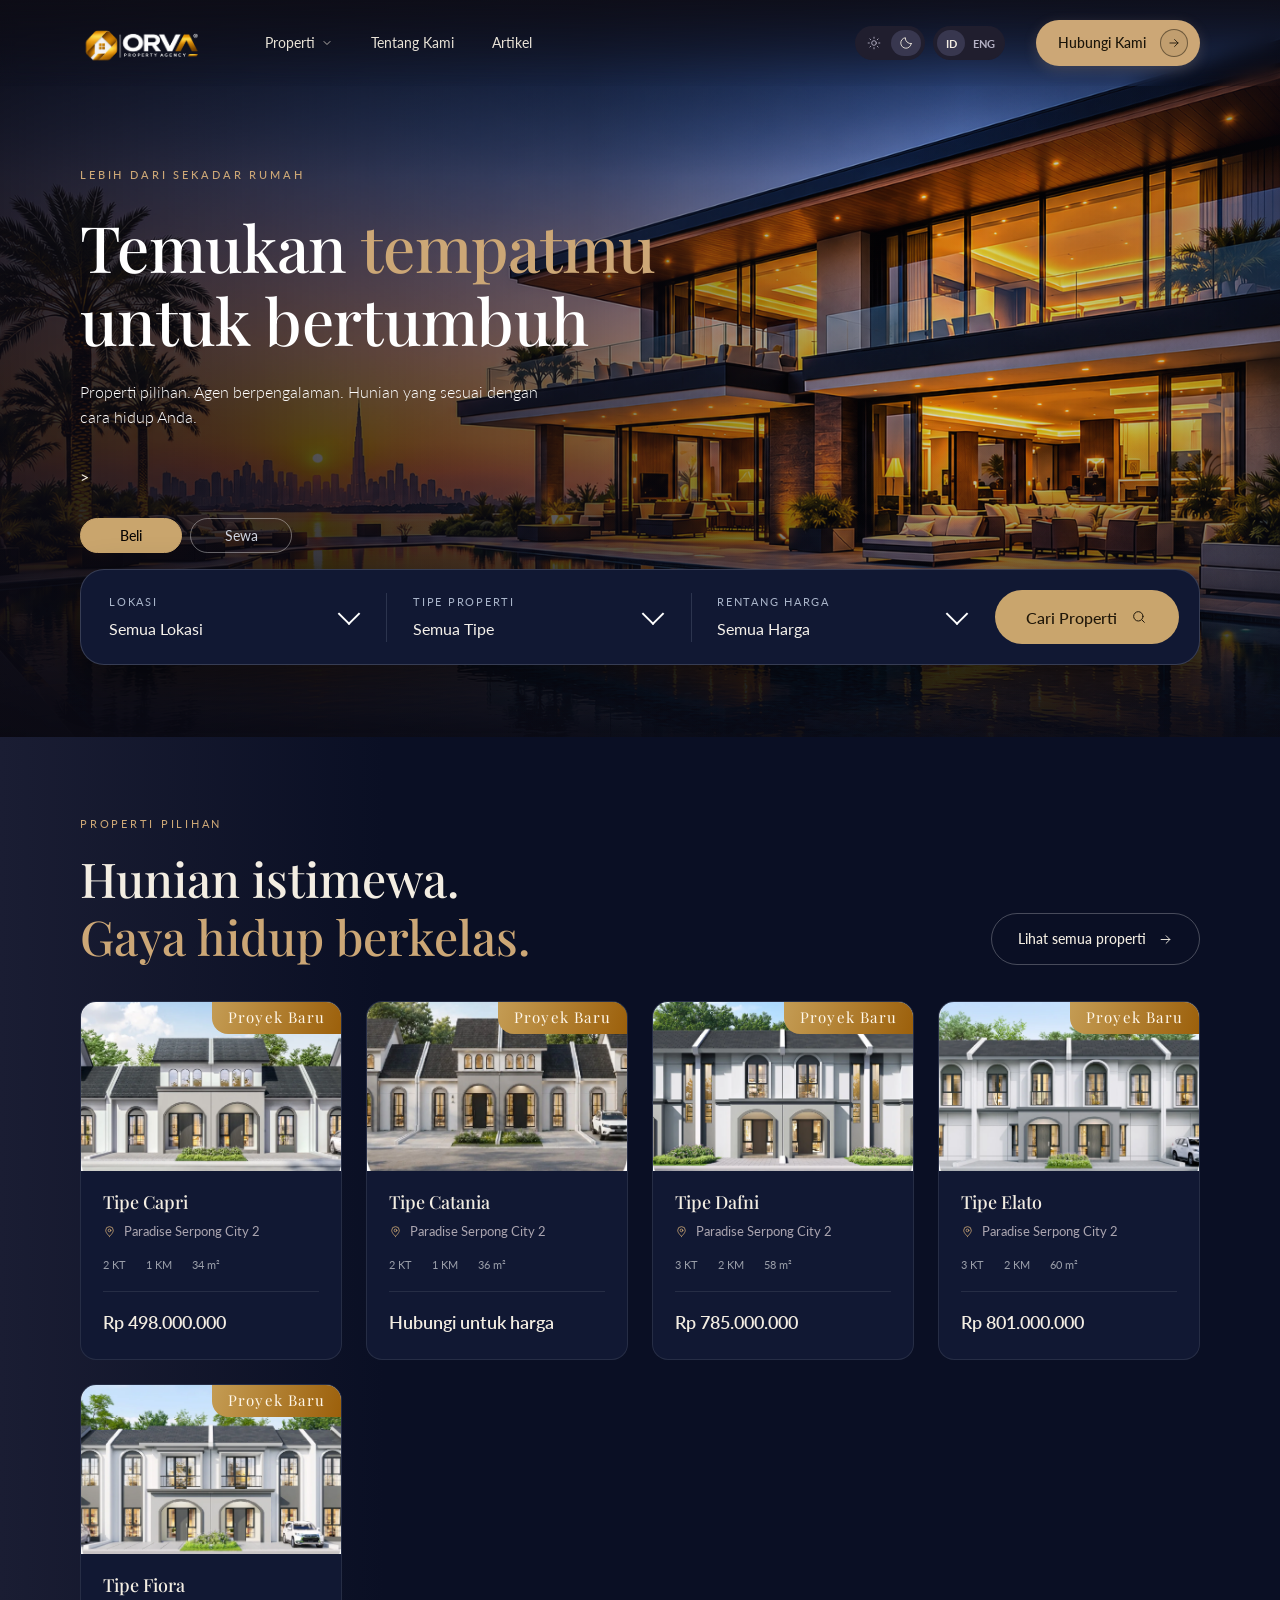
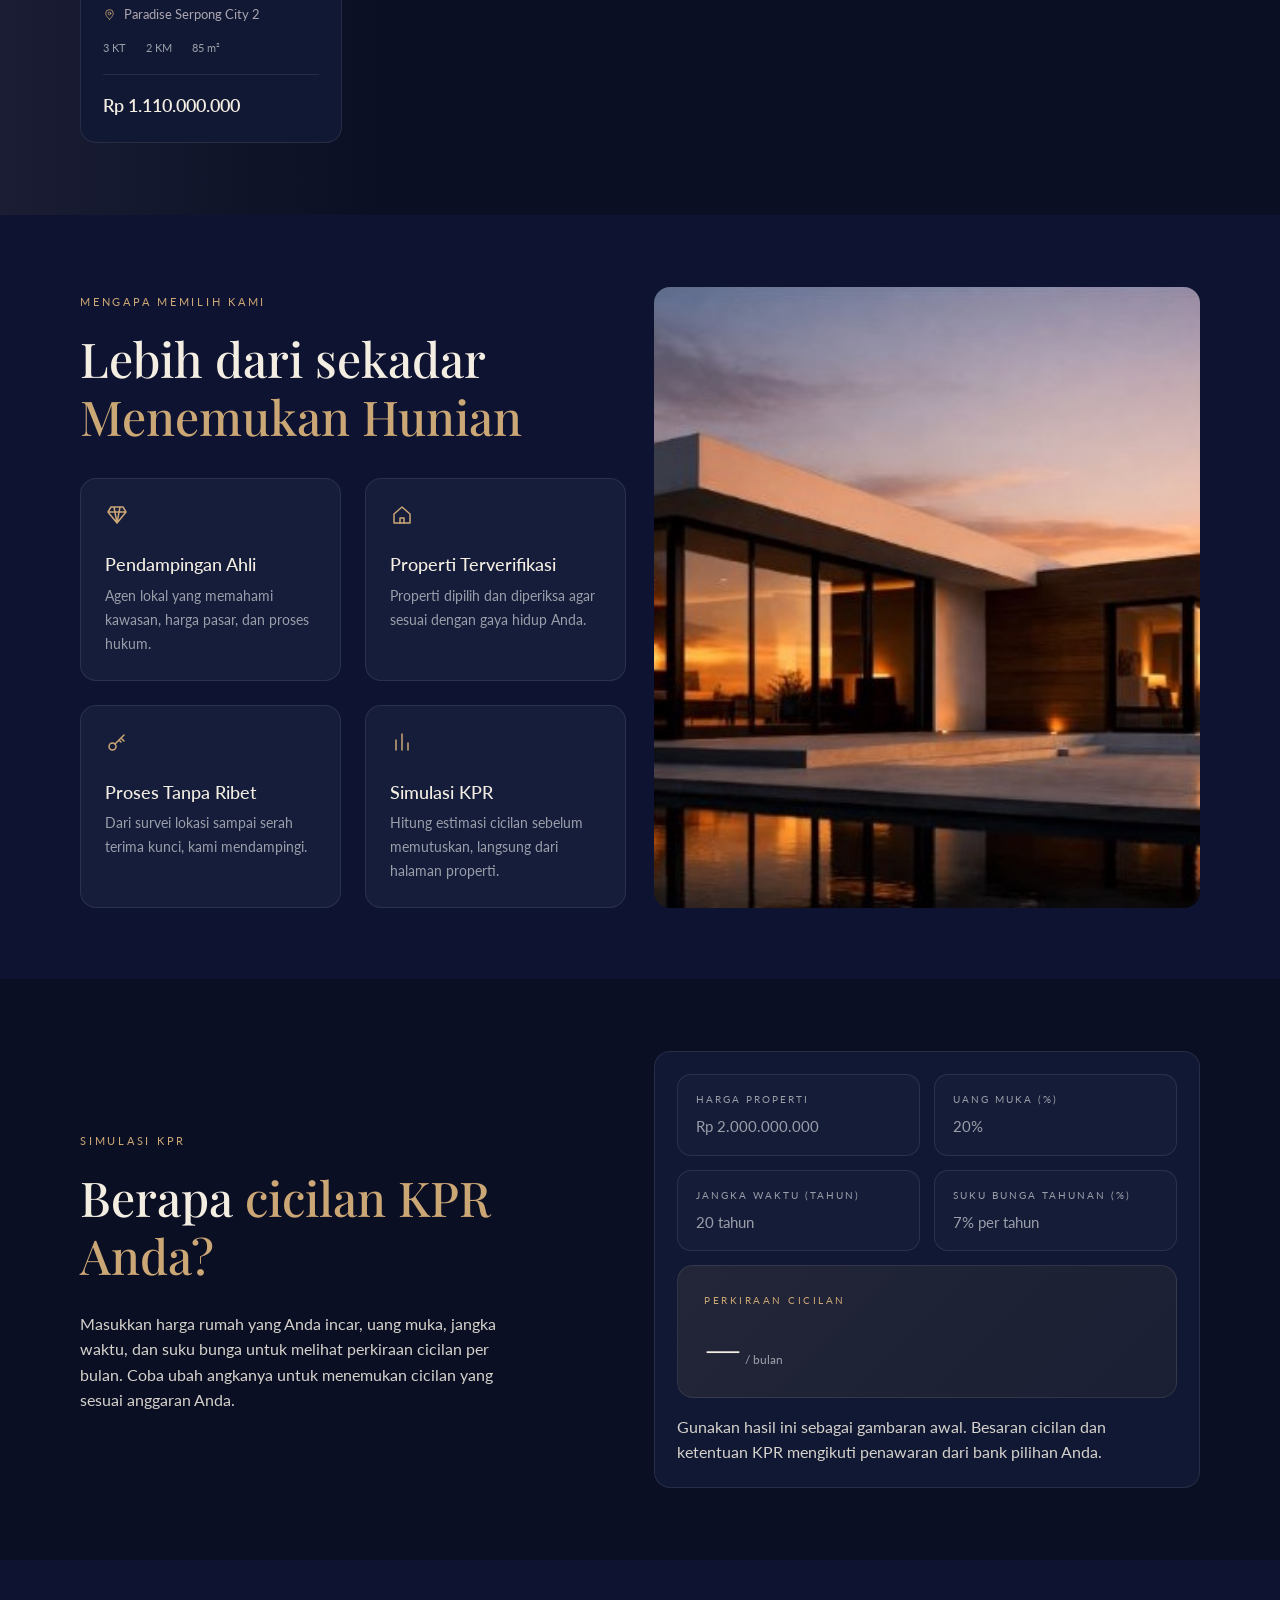
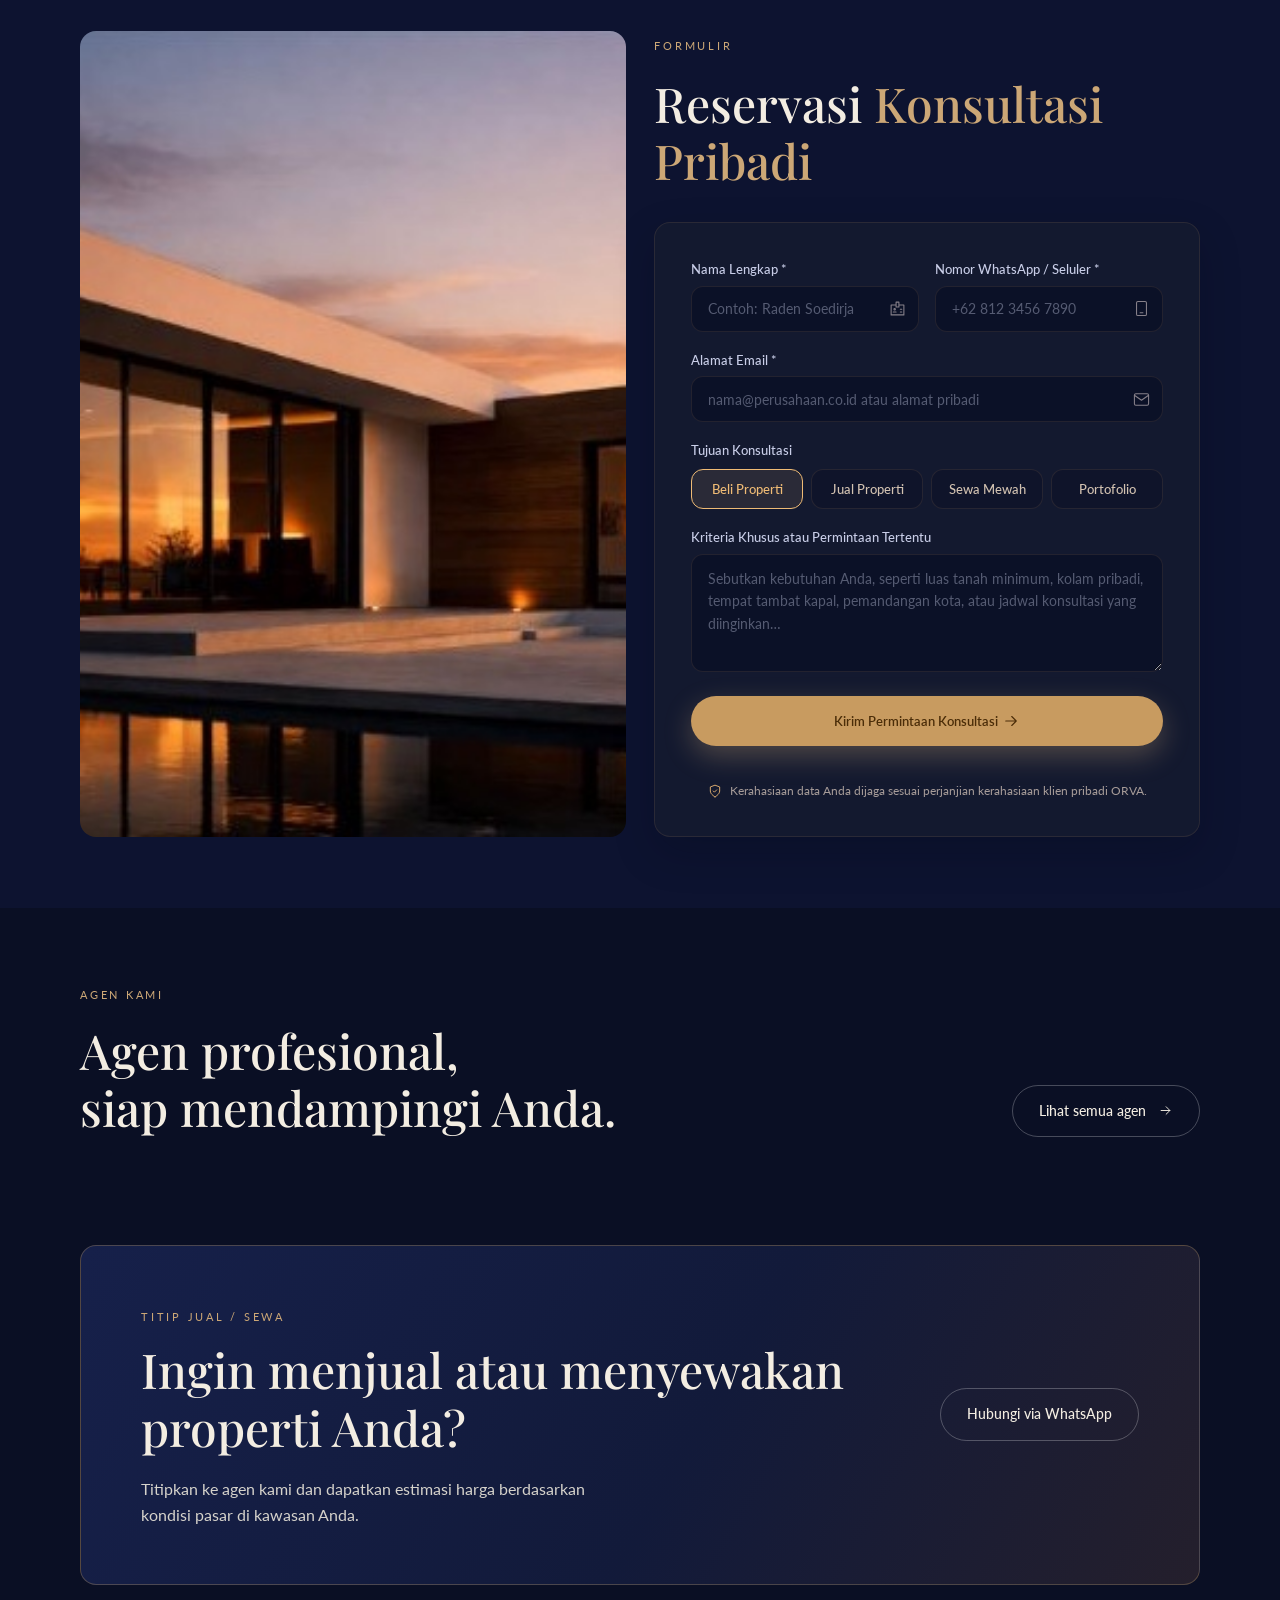
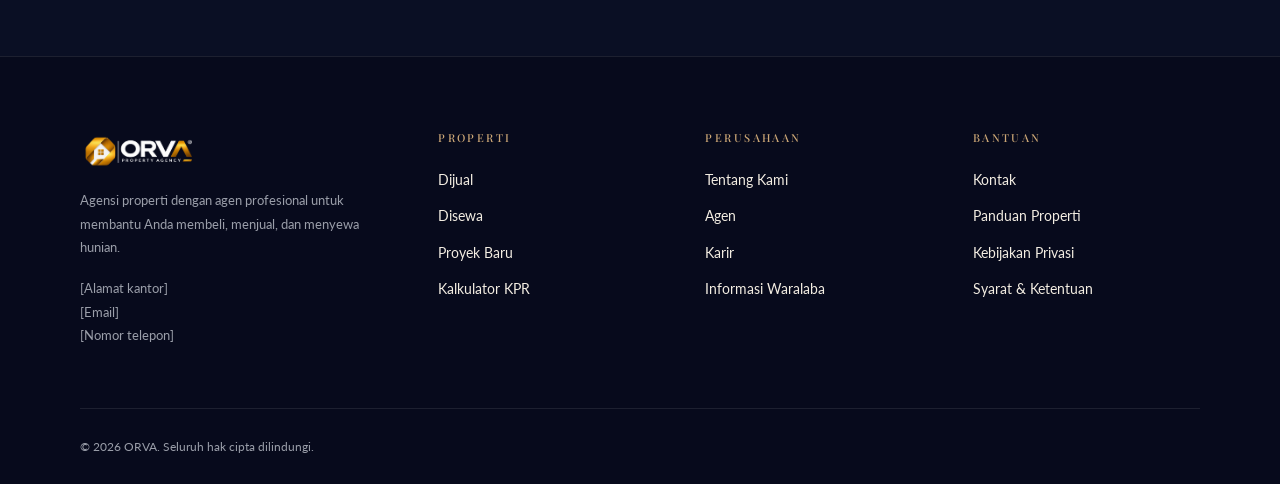
==== commit f4c24e13: "change logo" ====
--- a/index.html
+++ b/index.html
@@ -16,13 +16,13 @@
     <link
       href="https://fonts.googleapis.com/css2?family=Lato:wght@300;400;700&family=Playfair+Display:wght@400;500;600&display=swap"
       rel="stylesheet" />
-    <script src="js/theme.js?v=orva-1"></script>
+    <script src="js/theme.js?v=dark-wordmark-1"></script>
     <script src="js/translations.js?v=eco-ardence-1" defer></script>
     <script src="js/language.js?v=drawer-stay-open-1" defer></script>
     <link rel="stylesheet" href="css/style.css?v=property-price-row-2" />
-    <link rel="stylesheet" href="css/theme.css?v=mobile-drawer-1" />
+    <link rel="stylesheet" href="css/theme.css?v=transparent-search-tab-1" />
     <script src="js/cms-api.js?v=cms-locale-1" defer></script>
-    <script src="js/site-content.js?v=mobile-nav-1" defer></script>
+    <script src="js/site-content.js?v=gold-logo-1" defer></script>
     <script src="js/main.js?v=mobile-drawer-overlay-2" defer></script>
     <script src="js/property-api.js?v=cms-brochures-1" defer></script>
     <script src="js/eco-ardence.js?v=3" defer></script>
@@ -107,7 +107,7 @@
     <header class="nav" id="nav">
       <div class="container">
         <a href="index.html" class="logo"
-          ><img src="images/orva-logo.svg" alt="ORVA"
+          ><img src="images/orva-logo-light.png" alt="ORVA"
         /></a>
         <nav class="nav-links" id="primary-menu" aria-label="Navigasi utama">
           <div class="nav-item">
@@ -811,7 +811,7 @@
       <div class="container">
         <div class="foot-grid">
           <div>
-            <img src="images/orva-logo.svg" alt="ORVA" />
+            <img src="images/orva-logo-light.png" alt="ORVA" />
             <p>
               Agensi properti dengan agent profesional untuk membantu Anda
               membeli, menjual, dan menyewa hunian.
--- a/css/style.css
+++ b/css/style.css
@@ -1656,6 +1656,11 @@
   aspect-ratio: 4 / 3;
   object-fit: cover;
 }
+.unit-photo figcaption {
+  padding: 8px 12px;
+  color: var(--muted);
+  font-size: 13px;
+}
 .unit-thumbnails:not([hidden]) {
   display: grid;
   grid-template-columns: repeat(5, minmax(0, 1fr));
--- a/css/theme.css
+++ b/css/theme.css
@@ -110,7 +110,9 @@
   box-shadow: inset 0 0 0 1px var(--line);
 }
 
-[data-theme="light"] :is(.theme-toggle, .language-toggle) button[aria-pressed="true"] {
+[data-theme="light"]
+  :is(.theme-toggle, .language-toggle)
+  button[aria-pressed="true"] {
   color: var(--gold);
   box-shadow: inset 0 0 0 1px var(--gold);
 }
@@ -125,8 +127,13 @@
 }
 
 [data-theme="light"]
-  :is(.logo img, .foot-grid img[src="images/orva-logo.svg"], .site-logo) {
-  content: var(--site-light-logo, url("../images/orva-logo-light.svg")) / "ORVA";
+  :is(.logo img, .foot-grid img[src="images/orva-logo-light.png"], .site-logo) {
+  content: var(--site-light-logo, url("../images/orva-logo-light.png")) / "ORVA";
+}
+
+[data-theme="dark"]
+  :is(.logo img, .foot-grid img)[src="images/orva-logo-light.png"] {
+  filter: url("#orva-white-logo");
 }
 
 [data-theme="light"] :is(.nav-links a, .nav-item > a, .dropdown-menu a) {
@@ -374,10 +381,15 @@
   border-color: var(--text);
 }
 
-[data-theme="light"] [data-property-search] .tab {
-  border-color: #52525260;
-  background: #ffffff00;
-  color: #282828;
+[data-theme="light"] [data-property-search] .tab:not(.active) {
+  border-color: #ffffff7d;
+  background: transparent;
+  color: #ffffff;
+}
+
+[data-theme="light"] [data-property-search] .tab:not(.active):hover {
+  border-color: var(--gold);
+  color: var(--gold);
 }
 
 [data-theme="light"] [data-property-search] .tab.active {
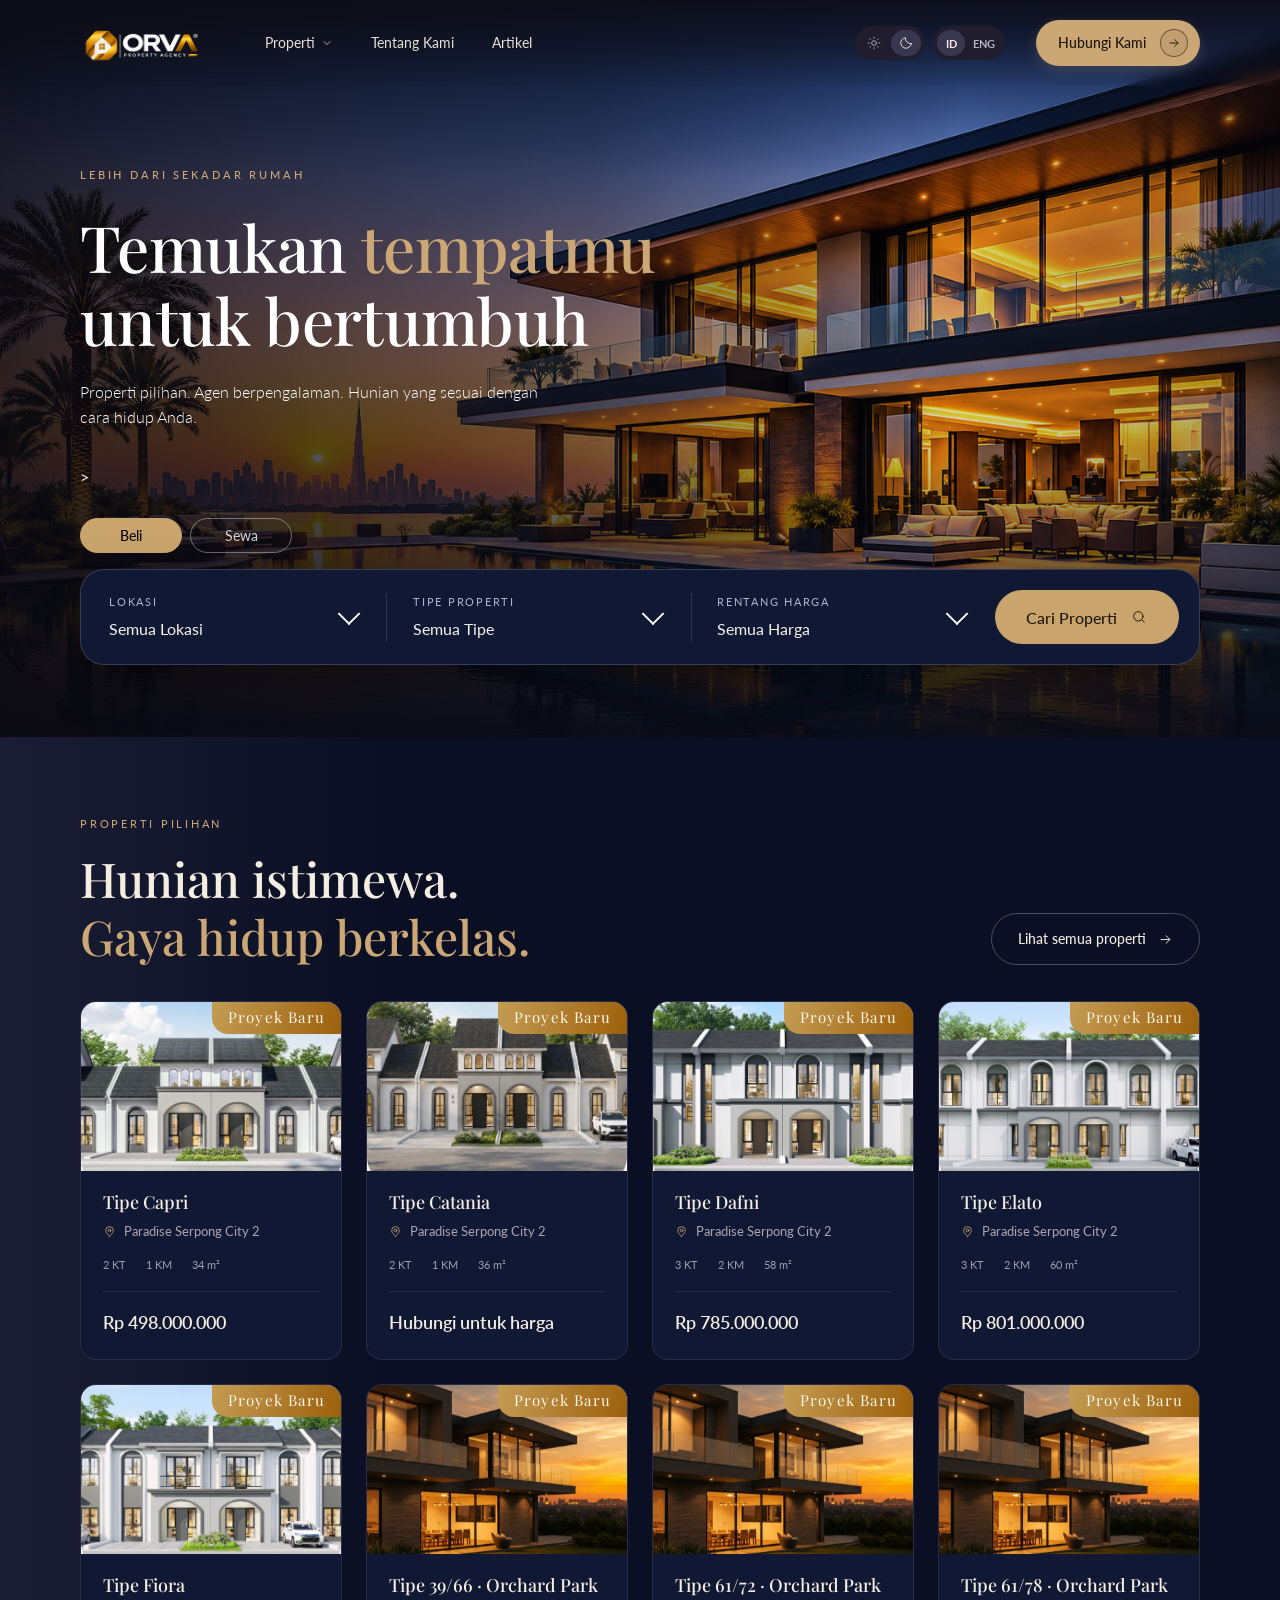
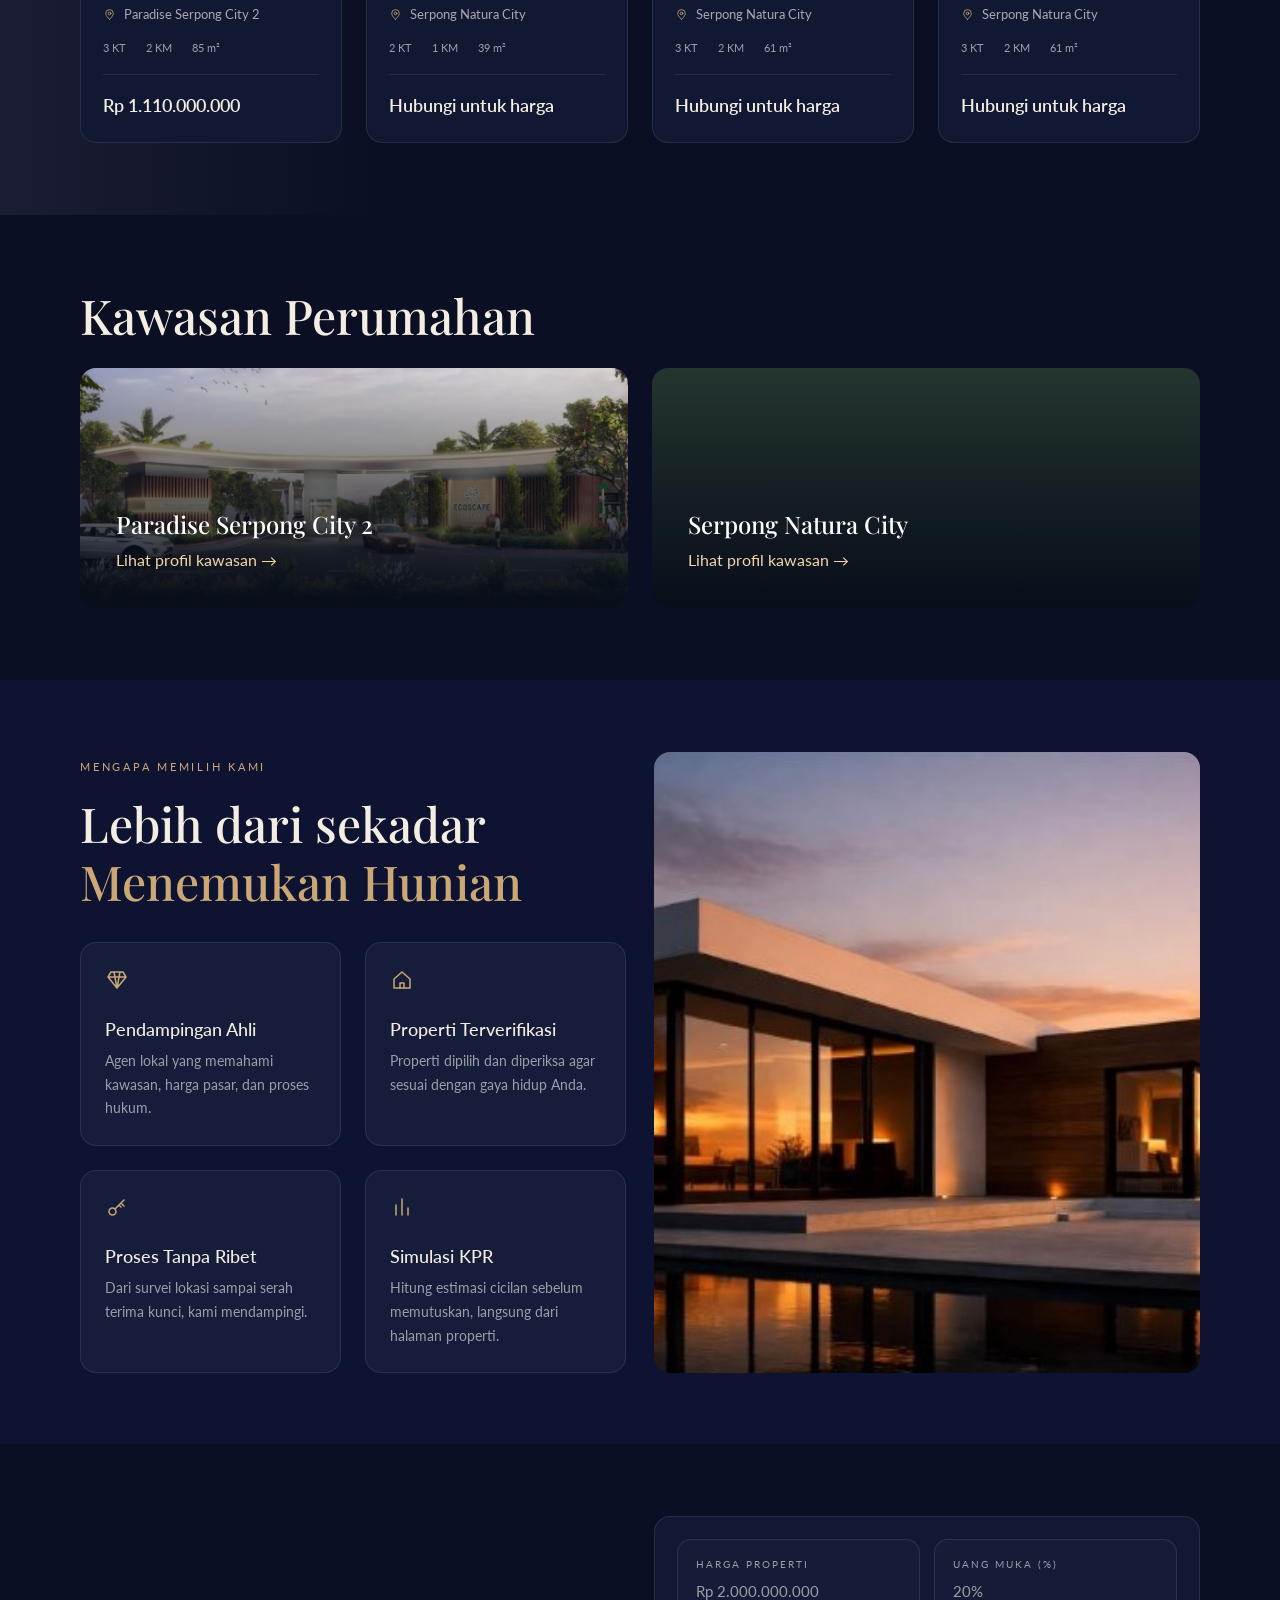
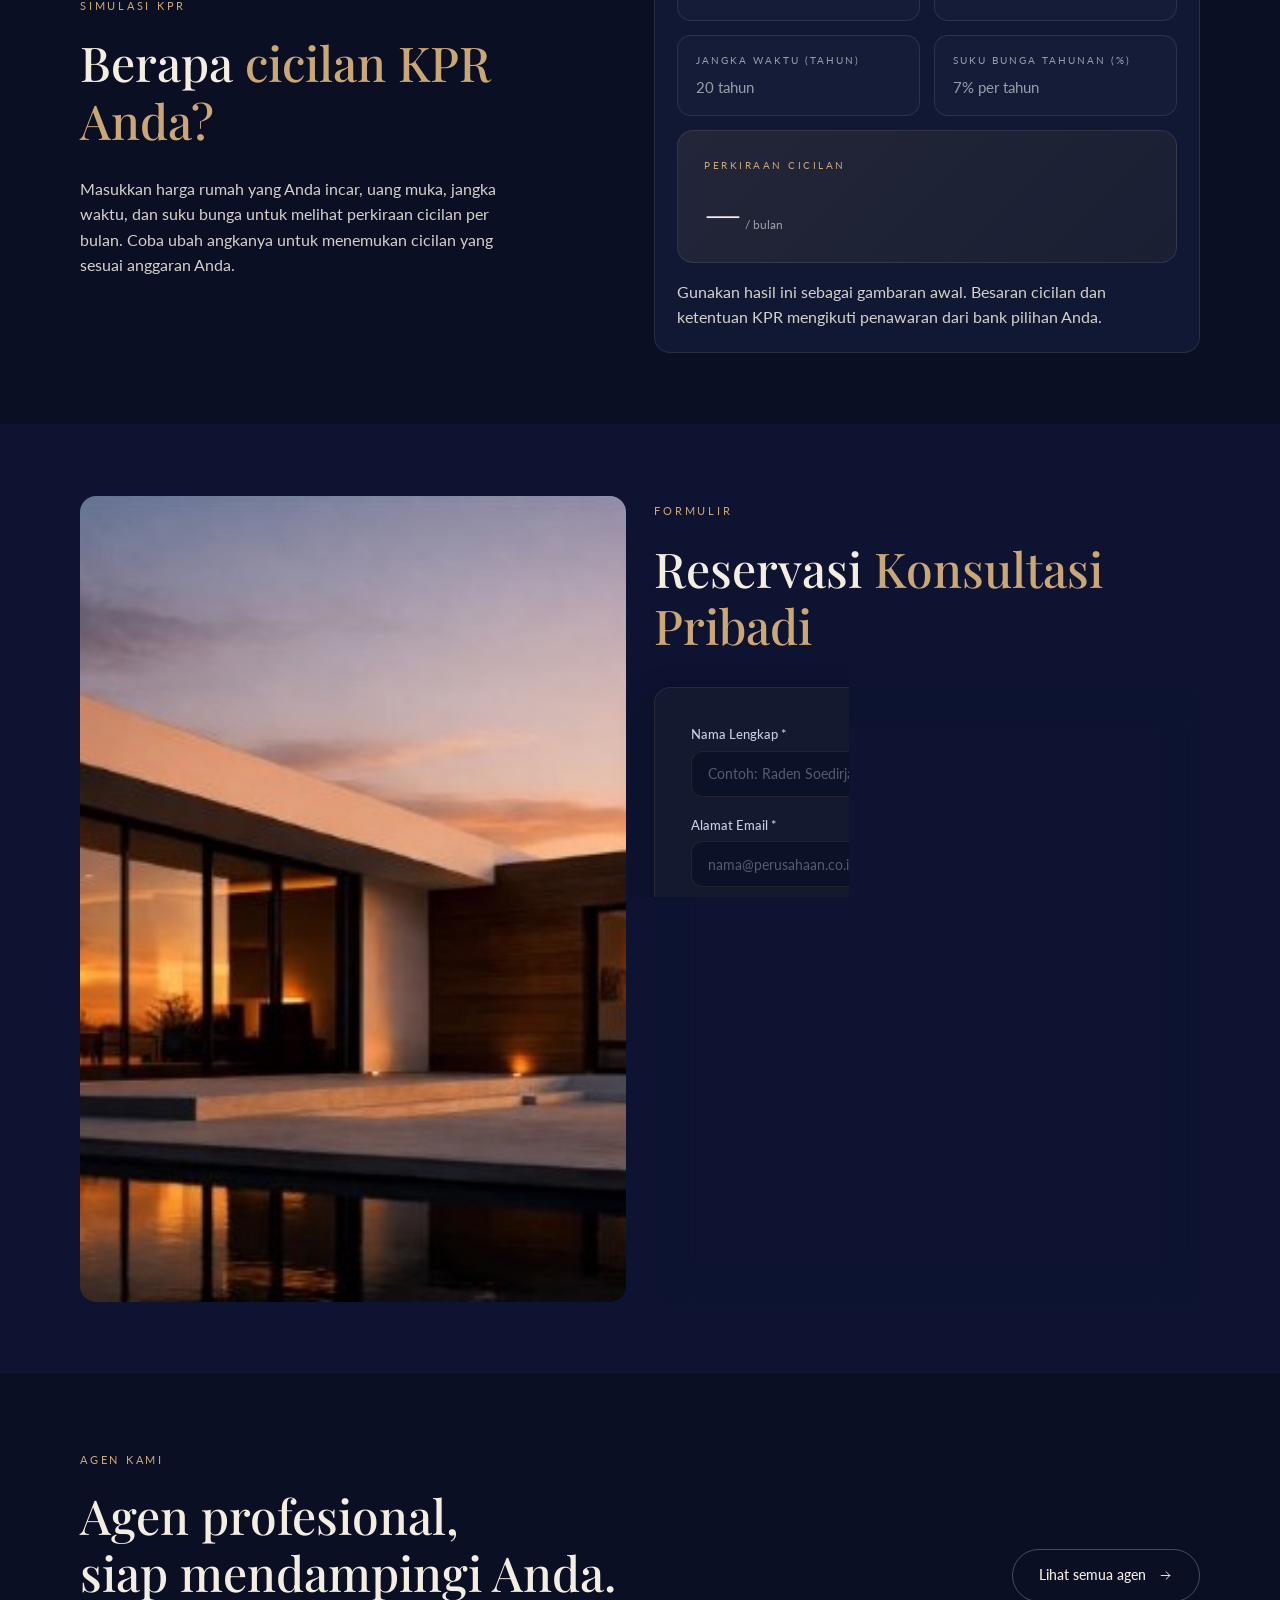
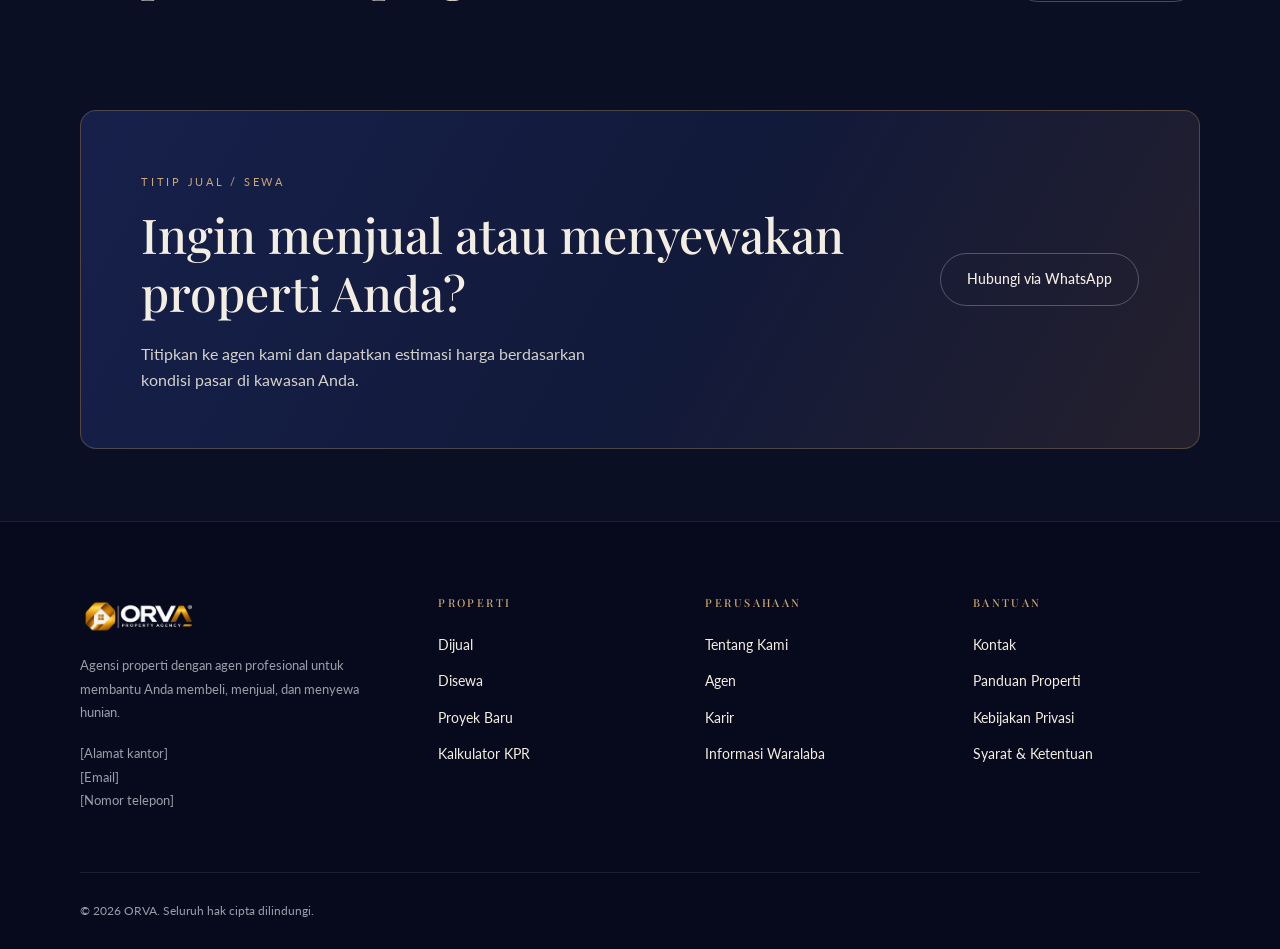
==== commit 14395117: "penambahan perumahan serpong nature city" ====
--- a/index.html
+++ b/index.html
@@ -21,19 +21,20 @@
     <script src="js/language.js?v=drawer-stay-open-1" defer></script>
     <link rel="stylesheet" href="css/style.css?v=property-price-row-2" />
     <link rel="stylesheet" href="css/theme.css?v=transparent-search-tab-1" />
+    <link rel="stylesheet" href="css/kawasan.css" />
+    <script src="js/kawasan.js" defer></script>
     <script src="js/cms-api.js?v=cms-locale-1" defer></script>
     <script src="js/site-content.js?v=gold-logo-1" defer></script>
     <script src="js/main.js?v=mobile-drawer-overlay-2" defer></script>
-    <script src="js/property-api.js?v=cms-brochures-1" defer></script>
+    <script src="js/property-api.js?v=unified-catalog-1" defer></script>
     <script src="js/eco-ardence.js?v=3" defer></script>
-    <script src="js/properties.js?v=property-price-row-2" defer></script>
+    <script src="js/serpong-natura.js" defer></script>
+    <script src="js/property-card.js" defer></script>
+    <script src="js/properties.js?v=homepage-featured-1" defer></script>
     <script src="js/kpr.js?v=orva-lang-1" defer></script>
     <script src="js/contact.js?v=orva-lang-1" defer></script>
     <script src="js/agent-api.js?v=property-specs-1" defer></script>
     <script src="js/agents.js?v=property-specs-1" defer></script>
-    <script
-      src="js/project-showcase.js?v=property-development-1"
-      defer></script>
   </head>
   <body data-cms-page="beranda">
     <svg width="0" height="0" style="position: absolute" aria-hidden="true">
@@ -406,6 +407,26 @@
       </section>
 
       <!-- USP -->
+      <section class="kawasan-section" id="kawasan" aria-labelledby="kawasan-title">
+        <div class="container">
+          <h2 id="kawasan-title" data-kawasan-en="Residential Developments">Kawasan Perumahan</h2>
+          <div class="kawasan-grid">
+            <a class="kawasan-card kawasan-paradise" href="kawasan.html?profil=paradise-serpong-city-2">
+              <span class="kawasan-card-content">
+                <strong class="type-h3">Paradise Serpong City 2</strong>
+                <span data-kawasan-en="View development profile →">Lihat profil kawasan →</span>
+              </span>
+            </a>
+            <a class="kawasan-card kawasan-natura" href="kawasan.html?profil=serpong-natura-city">
+              <span class="kawasan-card-content">
+                <strong class="type-h3">Serpong Natura City</strong>
+                <span data-kawasan-en="View development profile →">Lihat profil kawasan →</span>
+              </span>
+            </a>
+          </div>
+        </div>
+      </section>
+
       <section class="usp" aria-labelledby="usp-title">
         <div class="container usp-layout">
           <div>
--- a/css/style.css
+++ b/css/style.css
@@ -1495,6 +1495,13 @@
   outline: 2px solid var(--gold);
   outline-offset: 2px;
 }
+.property-cluster-filter:not([hidden]) {
+  display: flex;
+  align-items: center;
+  flex-wrap: wrap;
+  gap: 12px;
+  margin-bottom: 16px;
+}
 .catalog-toolbar {
   display: flex;
   justify-content: space-between;
--- a/css/kawasan.css
+++ b/css/kawasan.css
@@ -0,0 +1,123 @@
+.kawasan-section {
+  padding-block: var(--section-space);
+  scroll-margin-top: var(--nav-height);
+}
+.kawasan-section h2,
+.kawasan-profile h2 {
+  margin-bottom: 24px;
+}
+.kawasan-grid,
+.kawasan-meta {
+  display: grid;
+  grid-template-columns: repeat(2, minmax(0, 1fr));
+  gap: var(--card-gap);
+}
+.kawasan-paradise {
+  --kawasan-image: url("../images/eco-ardence/gerbang.webp");
+}
+.kawasan-natura {
+  --kawasan-image: url("https://serpongnaturacity.co.id/wp-content/uploads/2023/12/Signature-Mediterania-123-Fasad-Serpong-Natura-City-730x520.jpg");
+}
+.kawasan-card,
+.kawasan-hero {
+  display: flex;
+  align-items: end;
+  min-height: 240px;
+  background: linear-gradient(0deg, #080e1a 0%, #080e1a8a 55%, #080e1a10 100%),
+    var(--kawasan-image) center / cover no-repeat #263831;
+  border-radius: var(--radius);
+  color: #fff;
+}
+.kawasan-card:hover,
+.kawasan-card:focus-visible {
+  outline: 2px solid var(--gold);
+  outline-offset: 4px;
+}
+.kawasan-card-content {
+  display: grid;
+  gap: 8px;
+  padding: clamp(20px, 4vw, 36px);
+}
+.kawasan-card-content > span {
+  color: #f3d4aa;
+}
+.kawasan-hero {
+  min-height: clamp(260px, 36vw, 420px);
+}
+.kawasan-profile section,
+.kawasan-actions {
+  margin-top: 36px;
+}
+.kawasan-panel,
+.kawasan-cluster {
+  border: 1px solid var(--line);
+  border-radius: var(--radius);
+  background: var(--card);
+  padding: clamp(16px, 3vw, 26px);
+}
+.kawasan-panel dt {
+  color: var(--muted);
+}
+.kawasan-panel dt:not(:first-child) {
+  margin-top: 12px;
+}
+.kawasan-panel dd {
+  font-weight: 700;
+}
+.kawasan-profile p + p {
+  margin-top: 12px;
+}
+.kawasan-tabs {
+  display: flex;
+  flex-wrap: wrap;
+  gap: 8px;
+  margin-bottom: 20px;
+}
+.kawasan-tab {
+  border: 1px solid var(--line);
+  border-radius: 12px;
+  padding: 8px 14px;
+  background: var(--card);
+  color: var(--text);
+  font: inherit;
+  font-weight: 700;
+  text-align: left;
+  cursor: pointer;
+}
+.kawasan-tab span {
+  display: block;
+  color: var(--muted);
+  font-size: 0.8125rem;
+  font-weight: 400;
+}
+.kawasan-tab:hover,
+.kawasan-tab[aria-selected="true"] {
+  border-color: var(--gold);
+}
+.kawasan-tab[aria-selected="true"] {
+  background: var(--card-2);
+  color: var(--gold);
+}
+.kawasan-tab:focus-visible,
+.kawasan-cluster:focus-visible {
+  outline: 2px solid var(--gold);
+  outline-offset: 2px;
+}
+.kawasan-profile .kawasan-text-link {
+  text-decoration: underline;
+  text-underline-offset: 3px;
+}
+.kawasan-actions {
+  display: flex;
+  flex-wrap: wrap;
+  gap: 12px;
+}
+@media (max-width: 640px) {
+  .kawasan-grid,
+  .kawasan-meta {
+    grid-template-columns: 1fr;
+  }
+}
+.kawasan-property-grid {
+  margin-bottom: 20px;
+}
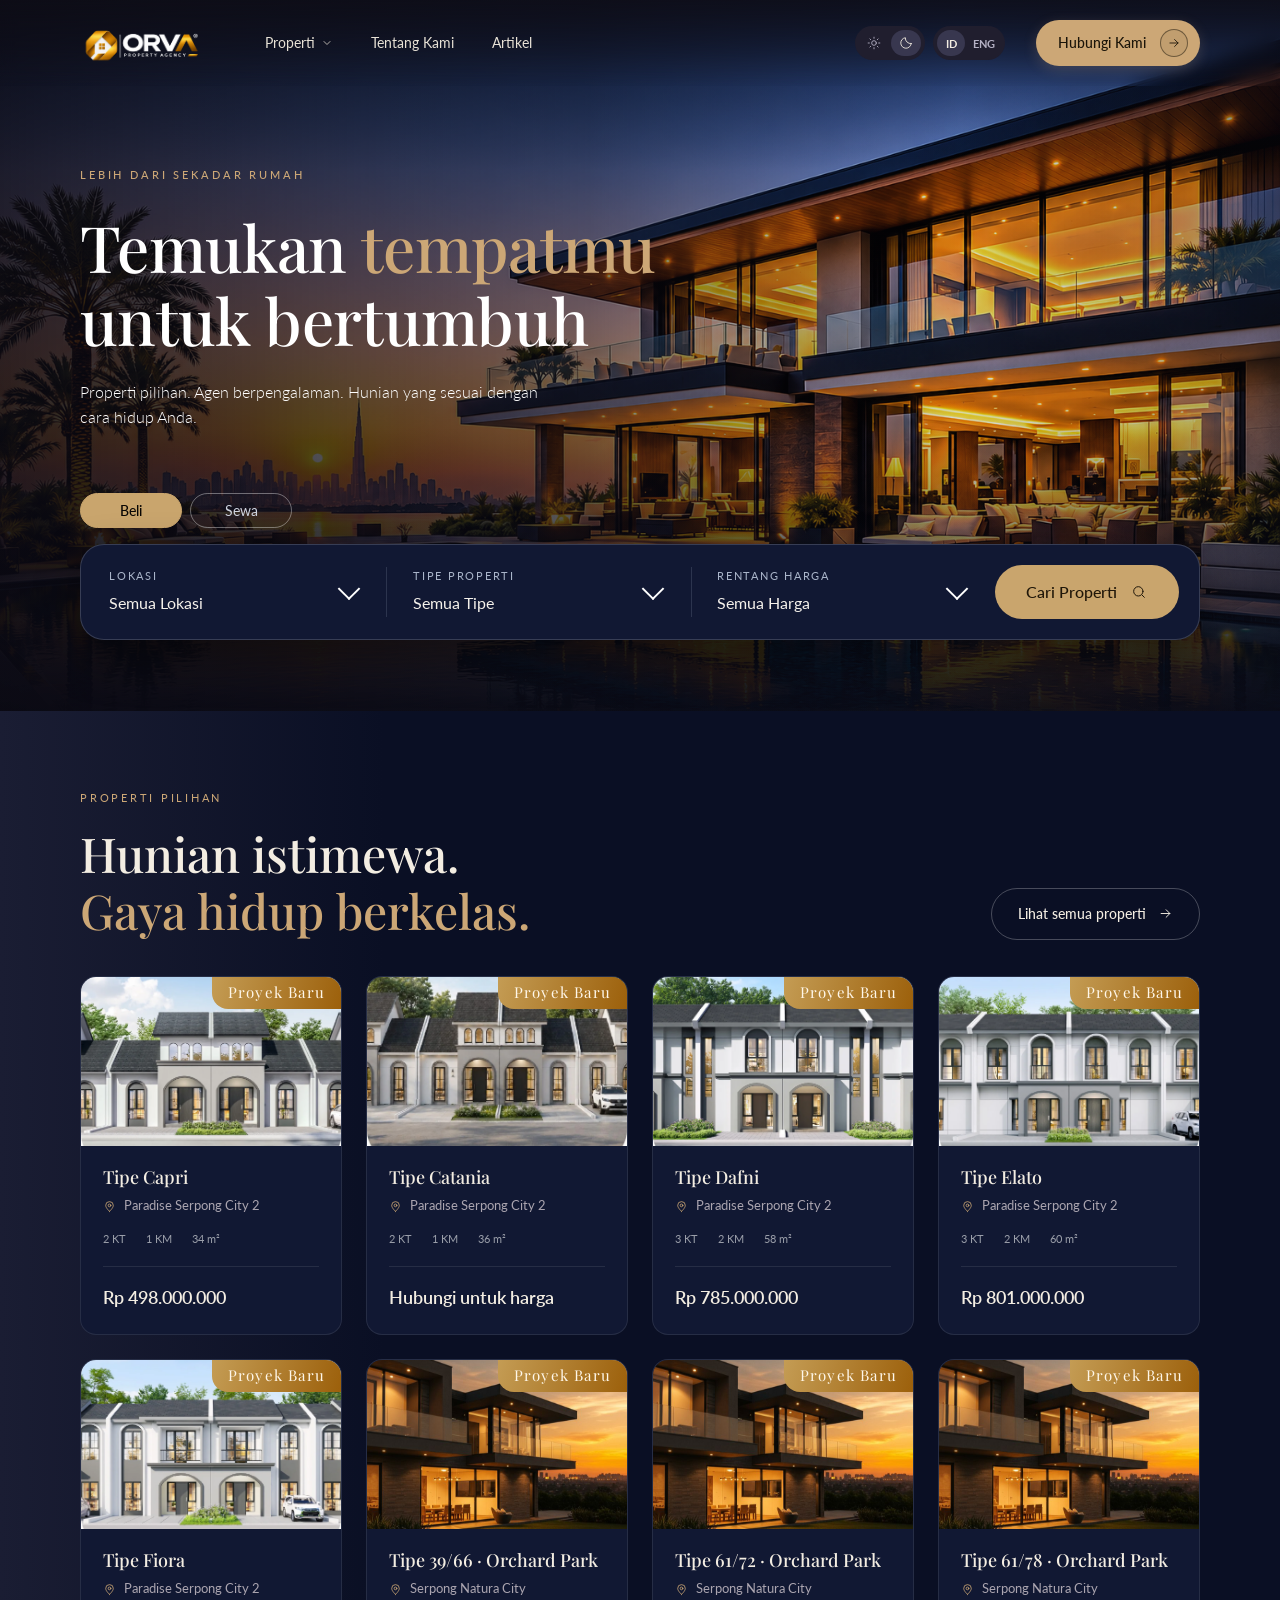
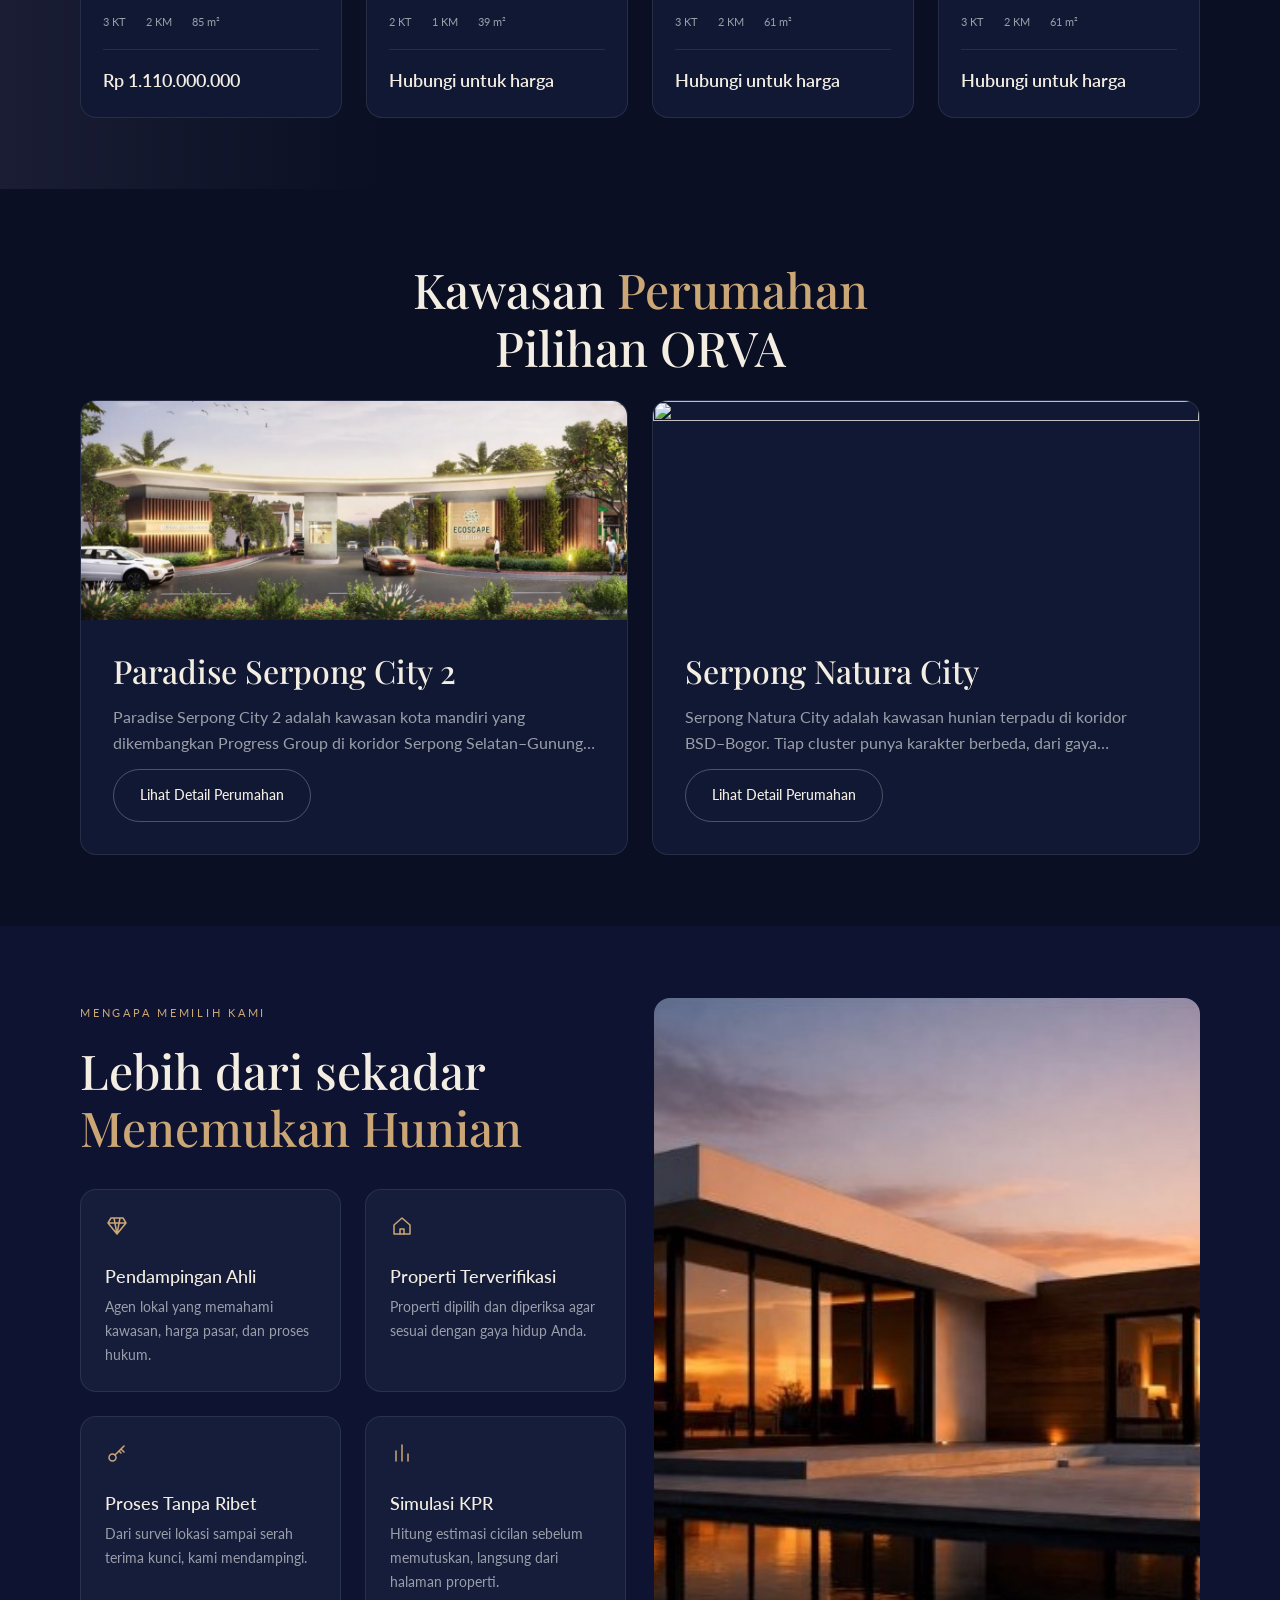
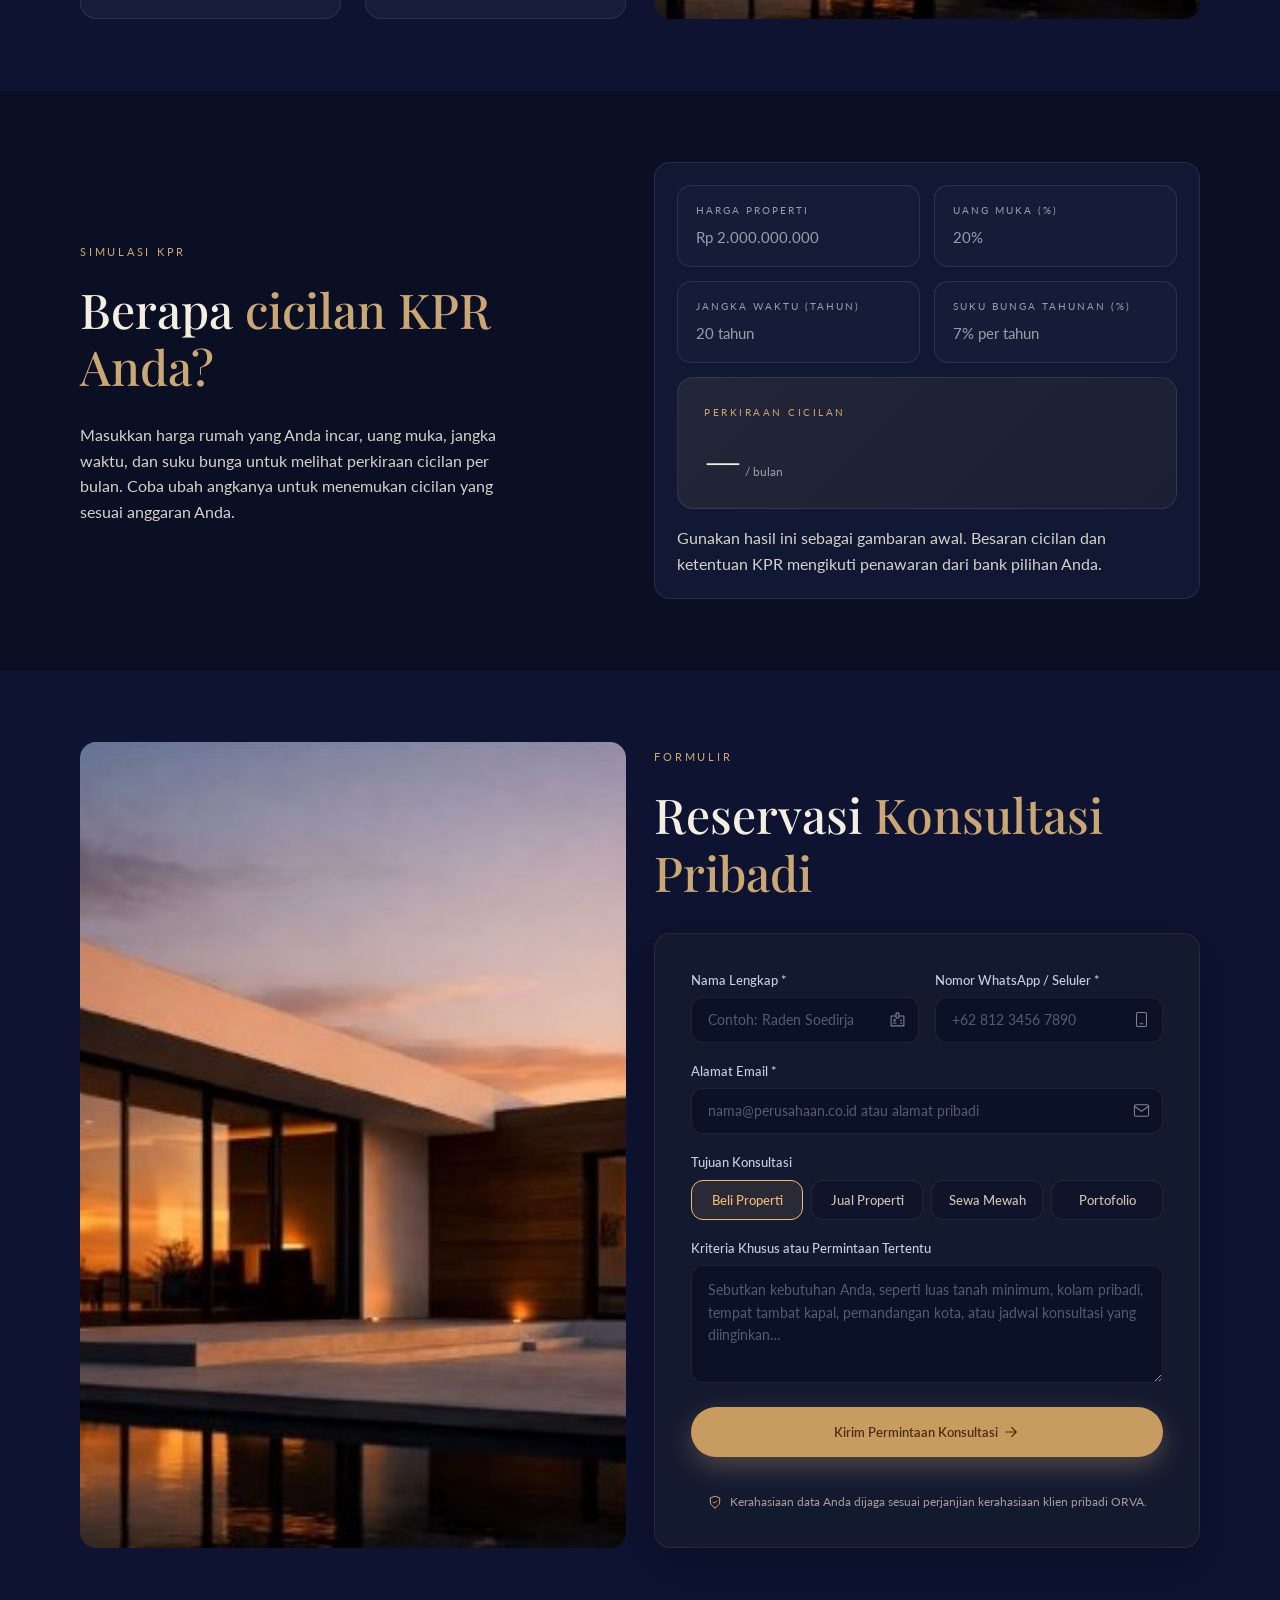
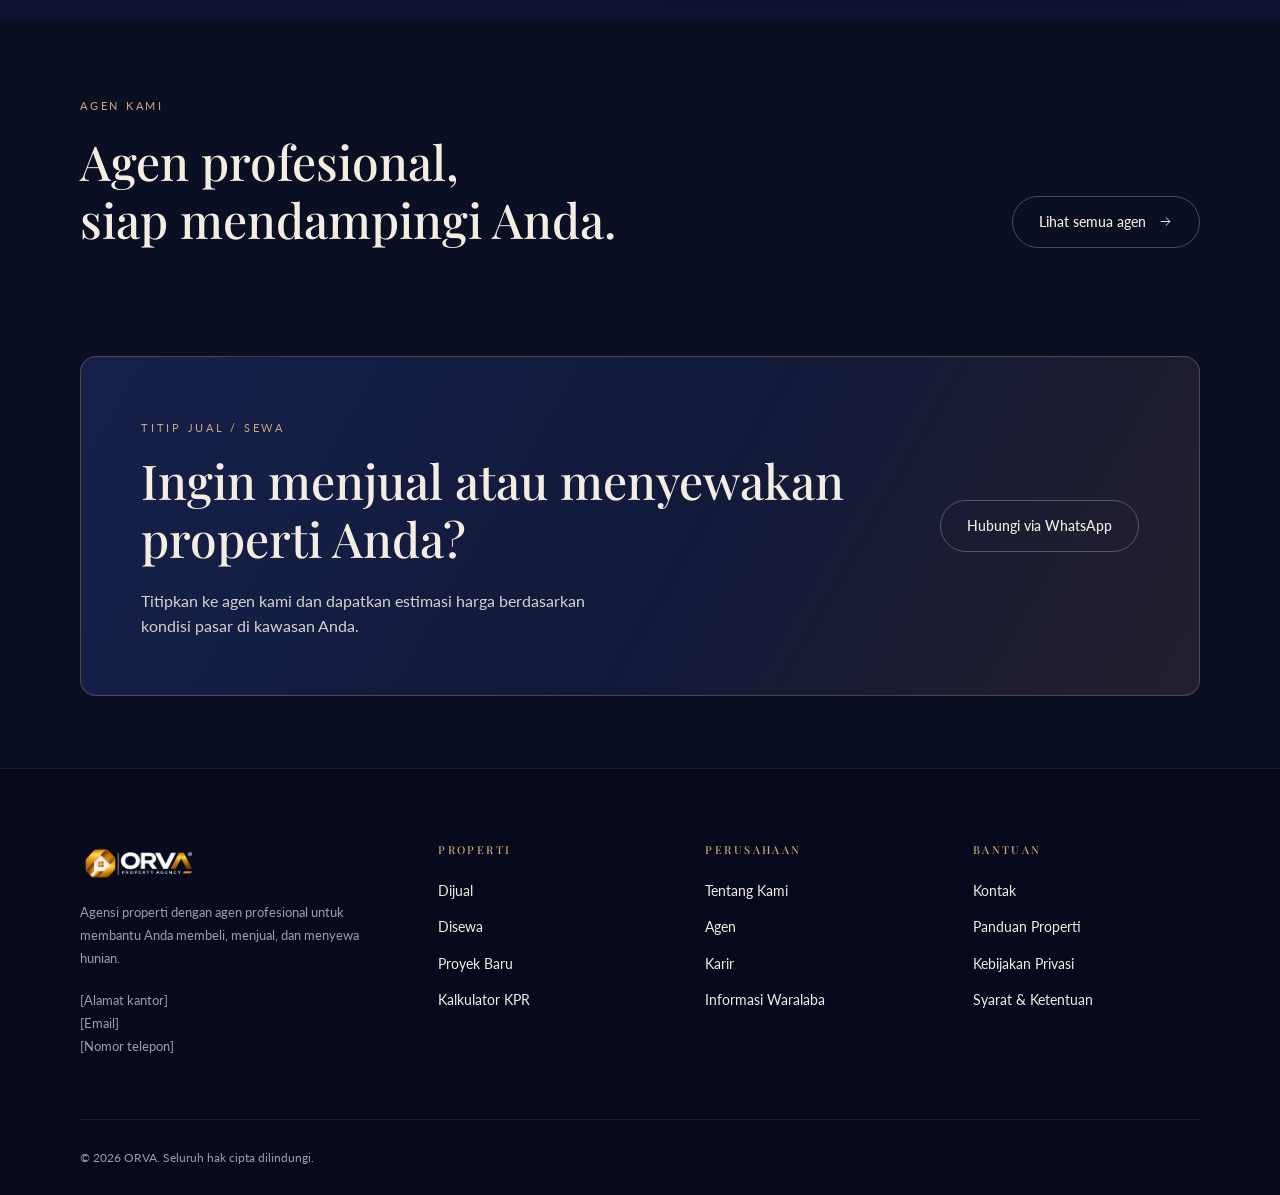
==== commit 7ccb86ac: "update detail perumahan dan banner kawasan perumahan" ====
--- a/index.html
+++ b/index.html
@@ -17,14 +17,14 @@
       href="https://fonts.googleapis.com/css2?family=Lato:wght@300;400;700&family=Playfair+Display:wght@400;500;600&display=swap"
       rel="stylesheet" />
     <script src="js/theme.js?v=dark-wordmark-1"></script>
-    <script src="js/translations.js?v=eco-ardence-1" defer></script>
+    <script src="js/translations.js?v=header-2" defer></script>
     <script src="js/language.js?v=drawer-stay-open-1" defer></script>
     <link rel="stylesheet" href="css/style.css?v=property-price-row-2" />
     <link rel="stylesheet" href="css/theme.css?v=transparent-search-tab-1" />
-    <link rel="stylesheet" href="css/kawasan.css" />
+    <link rel="stylesheet" href="css/kawasan.css?v=housing-card-3" />
     <script src="js/kawasan.js" defer></script>
     <script src="js/cms-api.js?v=cms-locale-1" defer></script>
-    <script src="js/site-content.js?v=gold-logo-1" defer></script>
+    <script src="js/site-content.js?v=header-2" defer></script>
     <script src="js/main.js?v=mobile-drawer-overlay-2" defer></script>
     <script src="js/property-api.js?v=unified-catalog-1" defer></script>
     <script src="js/eco-ardence.js?v=3" defer></script>
@@ -185,8 +185,6 @@
               Properti pilihan. Agent berpengalaman. Hunian yang sesuai dengan
               cara hidup Anda.
             </p>
-
-            >
           </div>
 
           <!-- <aside class="featured">
@@ -407,21 +405,36 @@
       </section>
 
       <!-- USP -->
-      <section class="kawasan-section" id="kawasan" aria-labelledby="kawasan-title">
+      <section
+        class="kawasan-section"
+        id="kawasan"
+        aria-labelledby="kawasan-title">
         <div class="container">
-          <h2 id="kawasan-title" data-kawasan-en="Residential Developments">Kawasan Perumahan</h2>
+          <h2 id="kawasan-title">
+            <span data-kawasan-en="Residential">Kawasan</span>
+            <span class="gold" data-kawasan-en="Developments">Perumahan</span><br />
+            <span data-kawasan-en="Selected by ORVA">Pilihan ORVA</span>
+          </h2>
           <div class="kawasan-grid">
-            <a class="kawasan-card kawasan-paradise" href="kawasan.html?profil=paradise-serpong-city-2">
-              <span class="kawasan-card-content">
-                <strong class="type-h3">Paradise Serpong City 2</strong>
-                <span data-kawasan-en="View development profile →">Lihat profil kawasan →</span>
-              </span>
+            <a class="kawasan-card" href="kawasan.html?profil=paradise-serpong-city-2"
+              aria-labelledby="kawasan-paradise-action kawasan-paradise-title">
+              <img class="kawasan-card-image" src="images/eco-ardence/gerbang.webp" alt="" loading="lazy" decoding="async" />
+              <div class="kawasan-card-content">
+                <h3 id="kawasan-paradise-title">Paradise Serpong City 2</h3>
+                <p data-kawasan-en="Paradise Serpong City 2 is a township developed by Progress Group in the South Serpong–Gunung Sindur corridor. It combines residential areas, open green spaces, and commercial areas.">Paradise Serpong City 2 adalah kawasan kota mandiri yang dikembangkan Progress Group di koridor Serpong Selatan–Gunung Sindur. Pengembangannya memadukan area hunian, ruang terbuka hijau, dan area komersial.</p>
+                <span class="btn btn-outline kawasan-card-action" id="kawasan-paradise-action"
+                  data-kawasan-en="View development details">Lihat Detail Perumahan</span>
+              </div>
             </a>
-            <a class="kawasan-card kawasan-natura" href="kawasan.html?profil=serpong-natura-city">
-              <span class="kawasan-card-content">
-                <strong class="type-h3">Serpong Natura City</strong>
-                <span data-kawasan-en="View development profile →">Lihat profil kawasan →</span>
-              </span>
+            <a class="kawasan-card" href="kawasan.html?profil=serpong-natura-city"
+              aria-labelledby="kawasan-natura-action kawasan-natura-title">
+              <img class="kawasan-card-image" src="https://serpongnaturacity.co.id/wp-content/uploads/2023/12/Signature-Mediterania-123-Fasad-Serpong-Natura-City-730x520.jpg" alt="" loading="lazy" decoding="async" />
+              <div class="kawasan-card-content">
+                <h3 id="kawasan-natura-title">Serpong Natura City</h3>
+                <p data-kawasan-en="Serpong Natura City is an integrated development in the BSD–Bogor corridor. Each cluster has its own character, from Scandinavian homes at Orchard Park to Mediterranean designs at The Signature.">Serpong Natura City adalah kawasan hunian terpadu di koridor BSD–Bogor. Tiap cluster punya karakter berbeda, dari gaya Skandinavia di Orchard Park hingga desain Mediterania di The Signature.</p>
+                <span class="btn btn-outline kawasan-card-action" id="kawasan-natura-action"
+                  data-kawasan-en="View development details">Lihat Detail Perumahan</span>
+              </div>
             </a>
           </div>
         </div>
--- a/css/kawasan.css
+++ b/css/kawasan.css
@@ -2,31 +2,134 @@
   padding-block: var(--section-space);
   scroll-margin-top: var(--nav-height);
 }
+.kawasan-section h2 {
+  text-align: center;
+}
 .kawasan-section h2,
 .kawasan-profile h2 {
   margin-bottom: 24px;
 }
-.kawasan-grid,
-.kawasan-meta {
+.kawasan-profile .kawasan-section-heading h2,
+.kawasan-overview-copy h1 {
+  font-size: var(--type-h2);
+  line-height: 1.2;
+}
+#kawasan-profile[data-profile="serpong-natura-city"] .kawasan-overview-copy h1,
+#kawasan-profile[data-profile="serpong-natura-city"] .kawasan-section-heading h2 {
+  font-size: calc(var(--type-h2) * 0.7);
+}
+.kawasan-grid {
   display: grid;
   grid-template-columns: repeat(2, minmax(0, 1fr));
   gap: var(--card-gap);
 }
-.kawasan-paradise {
-  --kawasan-image: url("../images/eco-ardence/gerbang.webp");
-}
-.kawasan-natura {
-  --kawasan-image: url("https://serpongnaturacity.co.id/wp-content/uploads/2023/12/Signature-Mediterania-123-Fasad-Serpong-Natura-City-730x520.jpg");
-}
-.kawasan-card,
-.kawasan-hero {
+.kawasan-meta {
+  display: grid;
+  gap: clamp(18px, 3vw, 36px);
+}
+.kawasan-banner-slider {
+  position: relative;
+  aspect-ratio: 21 / 9;
+  overflow: hidden;
+  border-radius: var(--radius);
+  background: var(--card);
+}
+.kawasan-overview-image {
+  width: 100%;
+  height: 100%;
+  object-fit: cover;
+}
+.kawasan-banner-empty {
+  position: absolute;
+  inset: 50% 64px auto;
+  transform: translateY(-50%);
+  text-align: center;
+  color: var(--muted);
+}
+.kawasan-banner-arrow,
+.kawasan-banner-count {
+  position: absolute;
+  color: #fff;
+  background: #0a0f24d9;
+  border: 1px solid #ffffff80;
+  border-radius: 999px;
+}
+.kawasan-banner-arrow {
+  top: 50%;
+  transform: translateY(-50%);
+  width: 44px;
+  height: 44px;
+  font-size: 1.25rem;
+  cursor: pointer;
+}
+.kawasan-banner-arrow:hover,
+.kawasan-banner-arrow:focus-visible {
+  outline: 2px solid var(--gold);
+  outline-offset: 2px;
+}
+.kawasan-banner-prev {
+  inset-inline-start: 12px;
+}
+.kawasan-banner-next {
+  inset-inline-end: 12px;
+}
+.kawasan-banner-count {
+  inset: auto auto 12px 50%;
+  transform: translateX(-50%);
+  padding: 2px 10px;
+  font-size: 0.875rem;
+}
+.kawasan-overview-copy h1 {
+  margin-bottom: clamp(16px, 2vw, 24px);
+  font-weight: 600;
+}
+.kawasan-overview-panel {
+  border: 1px solid var(--line);
+  border-radius: var(--radius);
+  padding: clamp(16px, 2vw, 28px);
+}
+.kawasan-overview-facts {
+  display: grid;
+  grid-template-columns: repeat(4, minmax(0, 1fr));
+  gap: 16px;
+  margin-top: clamp(18px, 2vw, 28px);
+}
+@media (min-width: 901px) {
+  .kawasan-overview-facts > div + div {
+    border-inline-start: 1px solid var(--line);
+    padding-inline-start: 16px;
+  }
+}
+@media (max-width: 900px) {
+  .kawasan-overview-facts {
+    grid-template-columns: repeat(2, minmax(0, 1fr));
+  }
+  .kawasan-overview-facts dd {
+    overflow-wrap: anywhere;
+  }
+}
+.kawasan-overview-facts dt {
+  color: var(--muted);
+  font-size: 0.875rem;
+}
+.kawasan-overview-facts dd {
+  font-weight: 700;
+}
+.kawasan-card {
   display: flex;
-  align-items: end;
-  min-height: 240px;
-  background: linear-gradient(0deg, #080e1a 0%, #080e1a8a 55%, #080e1a10 100%),
-    var(--kawasan-image) center / cover no-repeat #263831;
+  flex-direction: column;
+  overflow: hidden;
+  border: 1px solid var(--line);
   border-radius: var(--radius);
-  color: #fff;
+  background: var(--card);
+  color: var(--text);
+}
+.kawasan-card-image {
+  display: block;
+  width: 100%;
+  aspect-ratio: 5 / 2;
+  min-height: 180px;
+  object-fit: cover;
 }
 .kawasan-card:hover,
 .kawasan-card:focus-visible {
@@ -34,35 +137,32 @@
   outline-offset: 4px;
 }
 .kawasan-card-content {
-  display: grid;
-  gap: 8px;
-  padding: clamp(20px, 4vw, 36px);
-}
-.kawasan-card-content > span {
-  color: #f3d4aa;
-}
-.kawasan-hero {
-  min-height: clamp(260px, 36vw, 420px);
-}
-.kawasan-profile section,
-.kawasan-actions {
+  display: flex;
+  flex: 1;
+  flex-direction: column;
+  align-items: flex-start;
+  gap: 14px;
+  padding: clamp(18px, 2.5vw, 32px);
+}
+.kawasan-card-content h3 {
+  font-size: clamp(1.5rem, 2.5vw, 2.5rem);
+  line-height: 1.2;
+}
+.kawasan-card-content p {
+  display: -webkit-box;
+  overflow: hidden;
+  -webkit-box-orient: vertical;
+  -webkit-line-clamp: 2;
+  color: var(--muted);
+}
+.kawasan-card-action {
+  margin-top: auto;
+}
+.kawasan-profile section {
   margin-top: 36px;
 }
-.kawasan-panel,
-.kawasan-cluster {
-  border: 1px solid var(--line);
-  border-radius: var(--radius);
-  background: var(--card);
-  padding: clamp(16px, 3vw, 26px);
-}
-.kawasan-panel dt {
-  color: var(--muted);
-}
-.kawasan-panel dt:not(:first-child) {
-  margin-top: 12px;
-}
-.kawasan-panel dd {
-  font-weight: 700;
+#kawasan-profile[data-profile="paradise-serpong-city-2"] > section[aria-labelledby="kawasan-clusters"] {
+  margin-top: 76px;
 }
 .kawasan-profile p + p {
   margin-top: 12px;
@@ -74,6 +174,10 @@
   margin-bottom: 20px;
 }
 .kawasan-tab {
+  display: inline-flex;
+  align-items: center;
+  gap: 8px;
+  white-space: nowrap;
   border: 1px solid var(--line);
   border-radius: 12px;
   padding: 8px 14px;
@@ -85,7 +189,10 @@
   cursor: pointer;
 }
 .kawasan-tab span {
-  display: block;
+  padding-inline: 7px;
+  border: 1px solid var(--line);
+  border-radius: 999px;
+  font-variant-numeric: tabular-nums;
   color: var(--muted);
   font-size: 0.8125rem;
   font-weight: 400;
@@ -103,21 +210,24 @@
   outline: 2px solid var(--gold);
   outline-offset: 2px;
 }
-.kawasan-profile .kawasan-text-link {
-  text-decoration: underline;
-  text-underline-offset: 3px;
-}
-.kawasan-actions {
-  display: flex;
-  flex-wrap: wrap;
-  gap: 12px;
+@media (max-width: 720px) {
+  .kawasan-banner-slider {
+    aspect-ratio: 16 / 10;
+  }
+  .kawasan-tabs {
+    flex-wrap: nowrap;
+    overflow-x: auto;
+    padding: 4px 4px 10px;
+    scroll-padding-inline: 4px;
+    scroll-snap-type: x proximity;
+  }
+  .kawasan-tab {
+    flex: 0 0 auto;
+    scroll-snap-align: start;
+  }
 }
 @media (max-width: 640px) {
-  .kawasan-grid,
-  .kawasan-meta {
+  .kawasan-grid {
     grid-template-columns: 1fr;
   }
 }
-.kawasan-property-grid {
-  margin-bottom: 20px;
-}
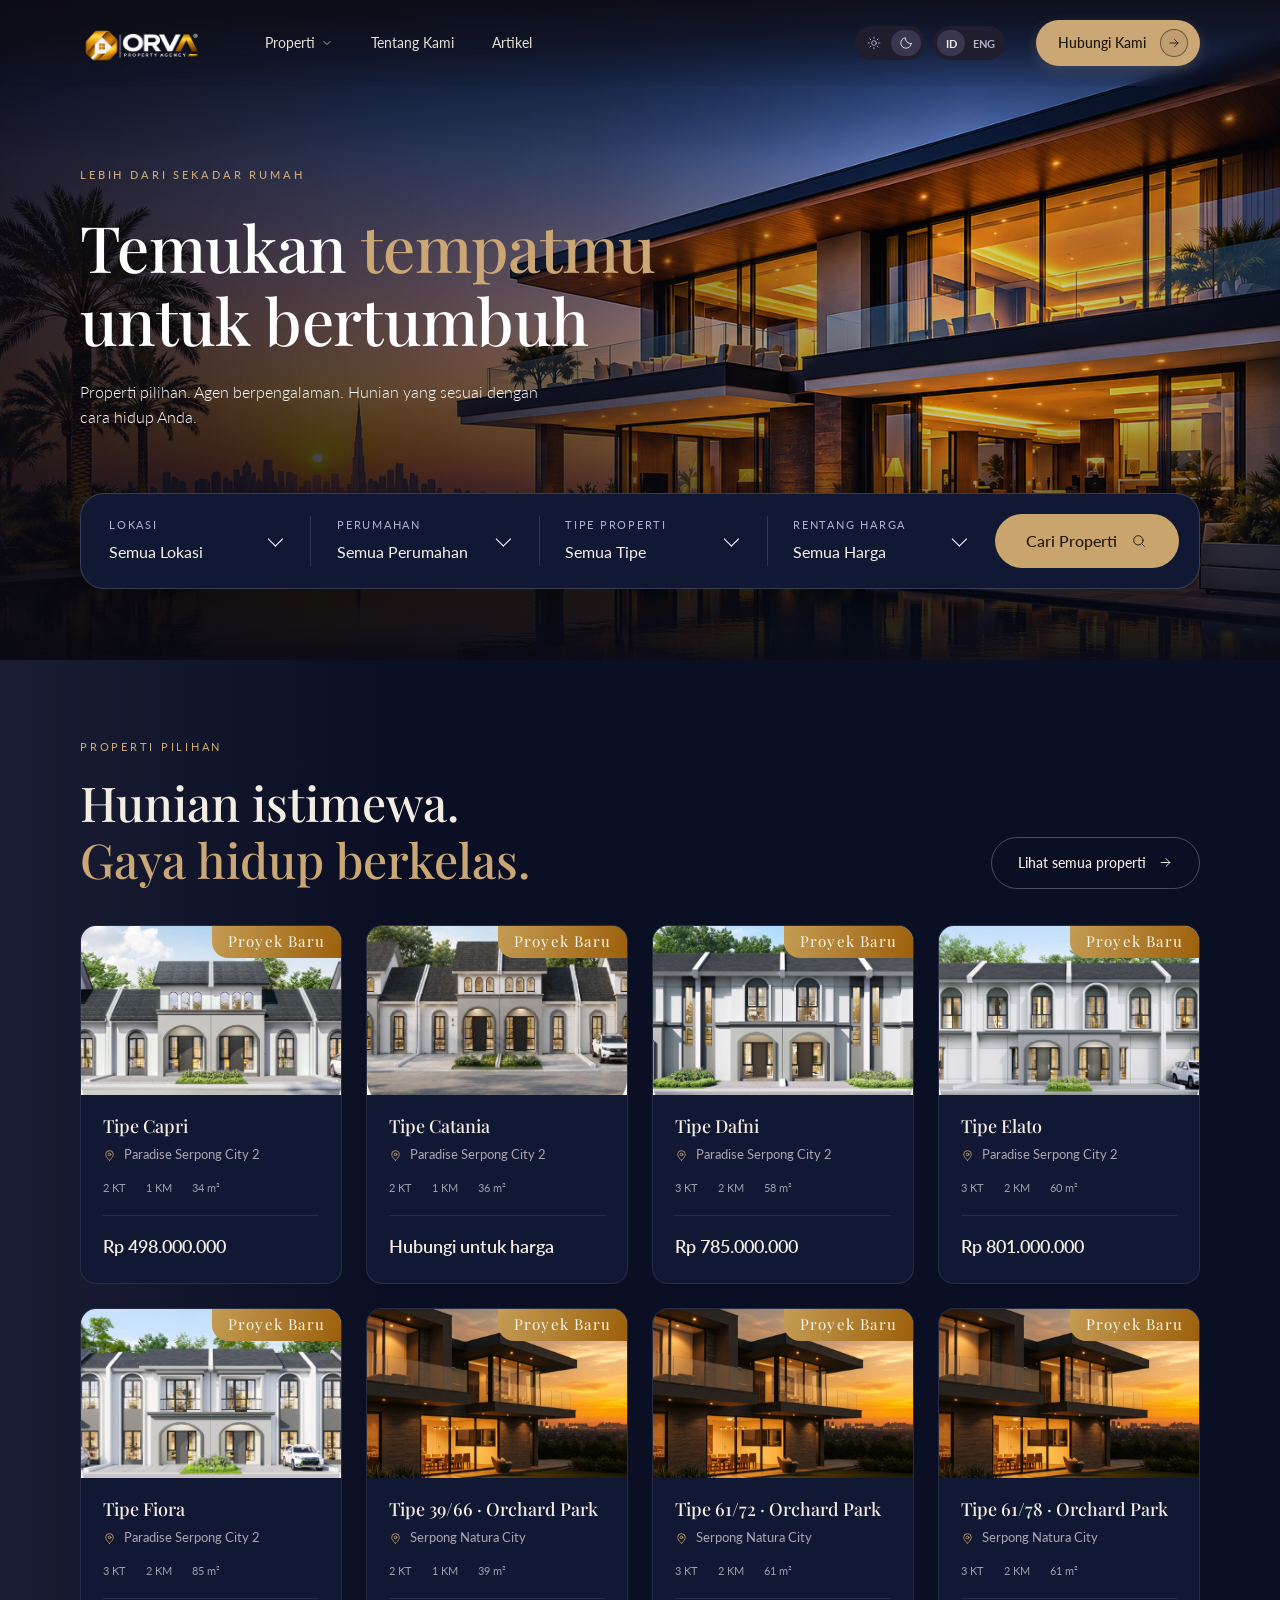
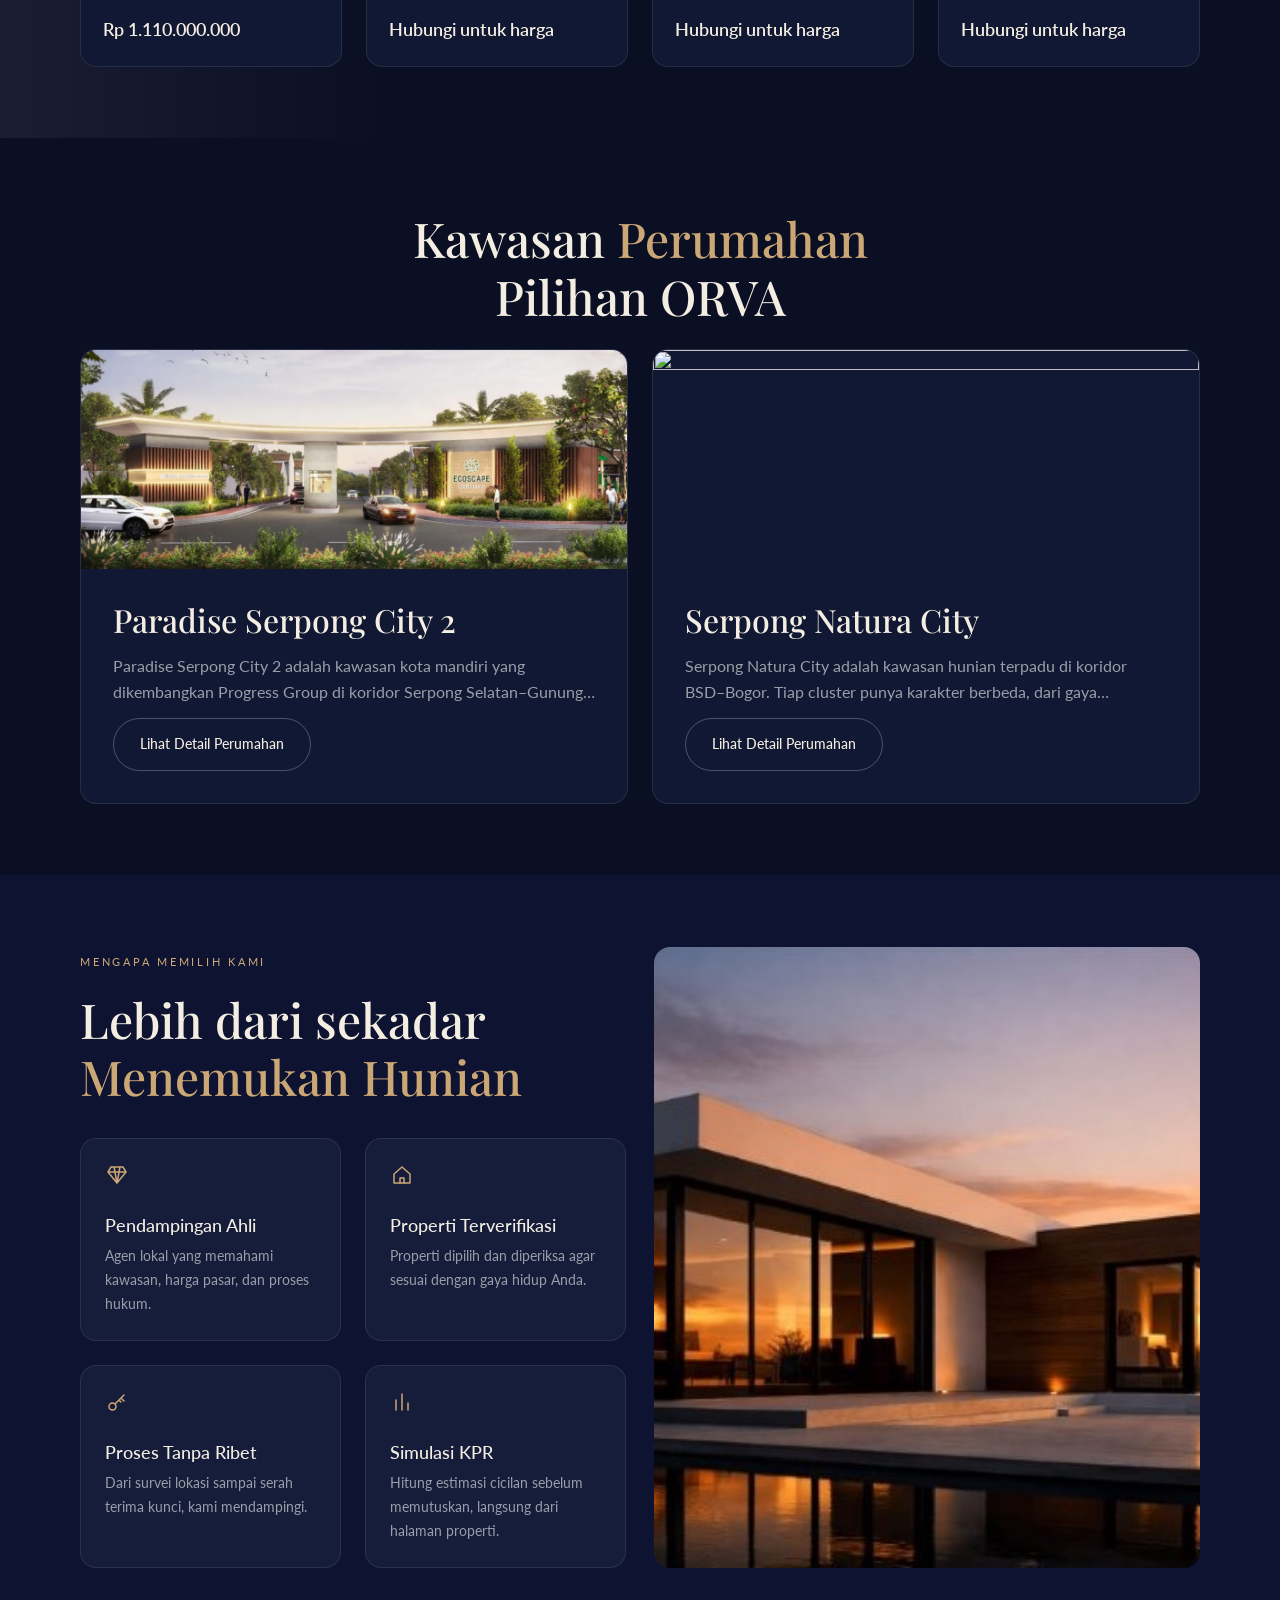
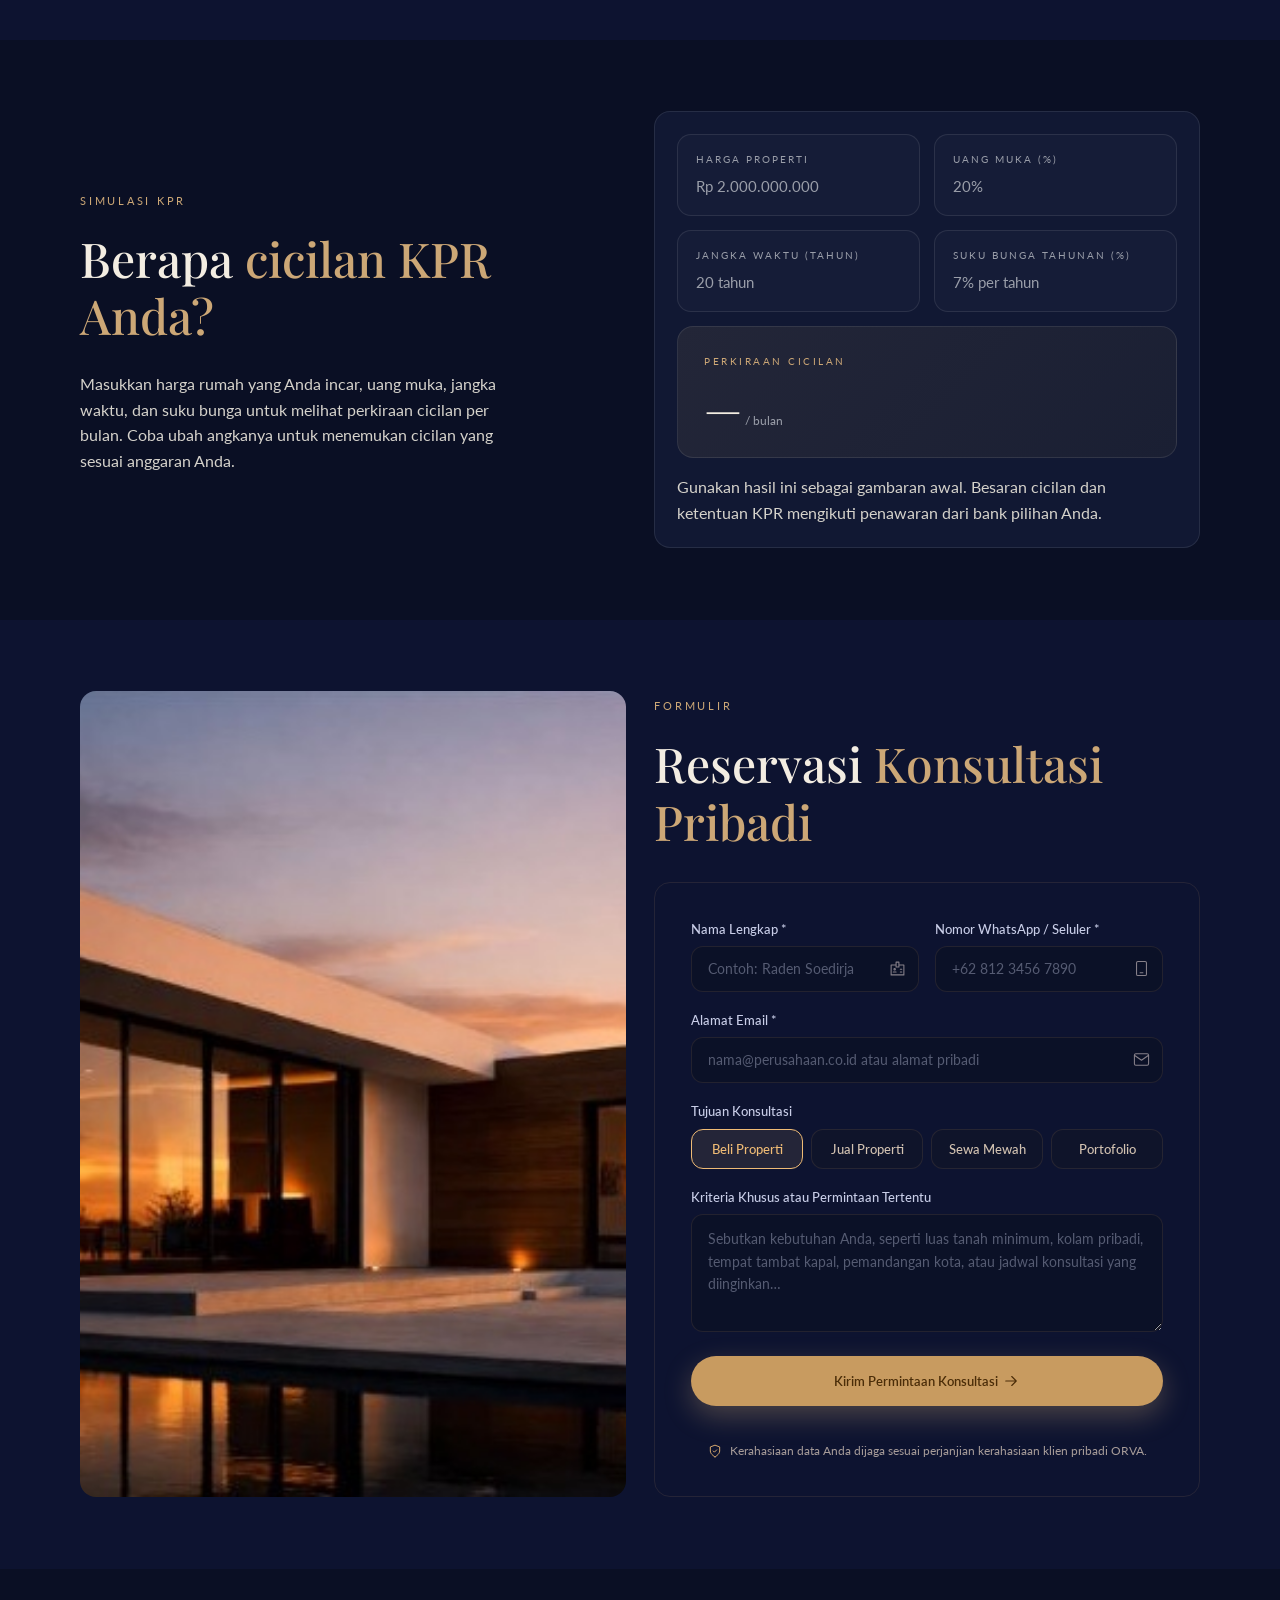
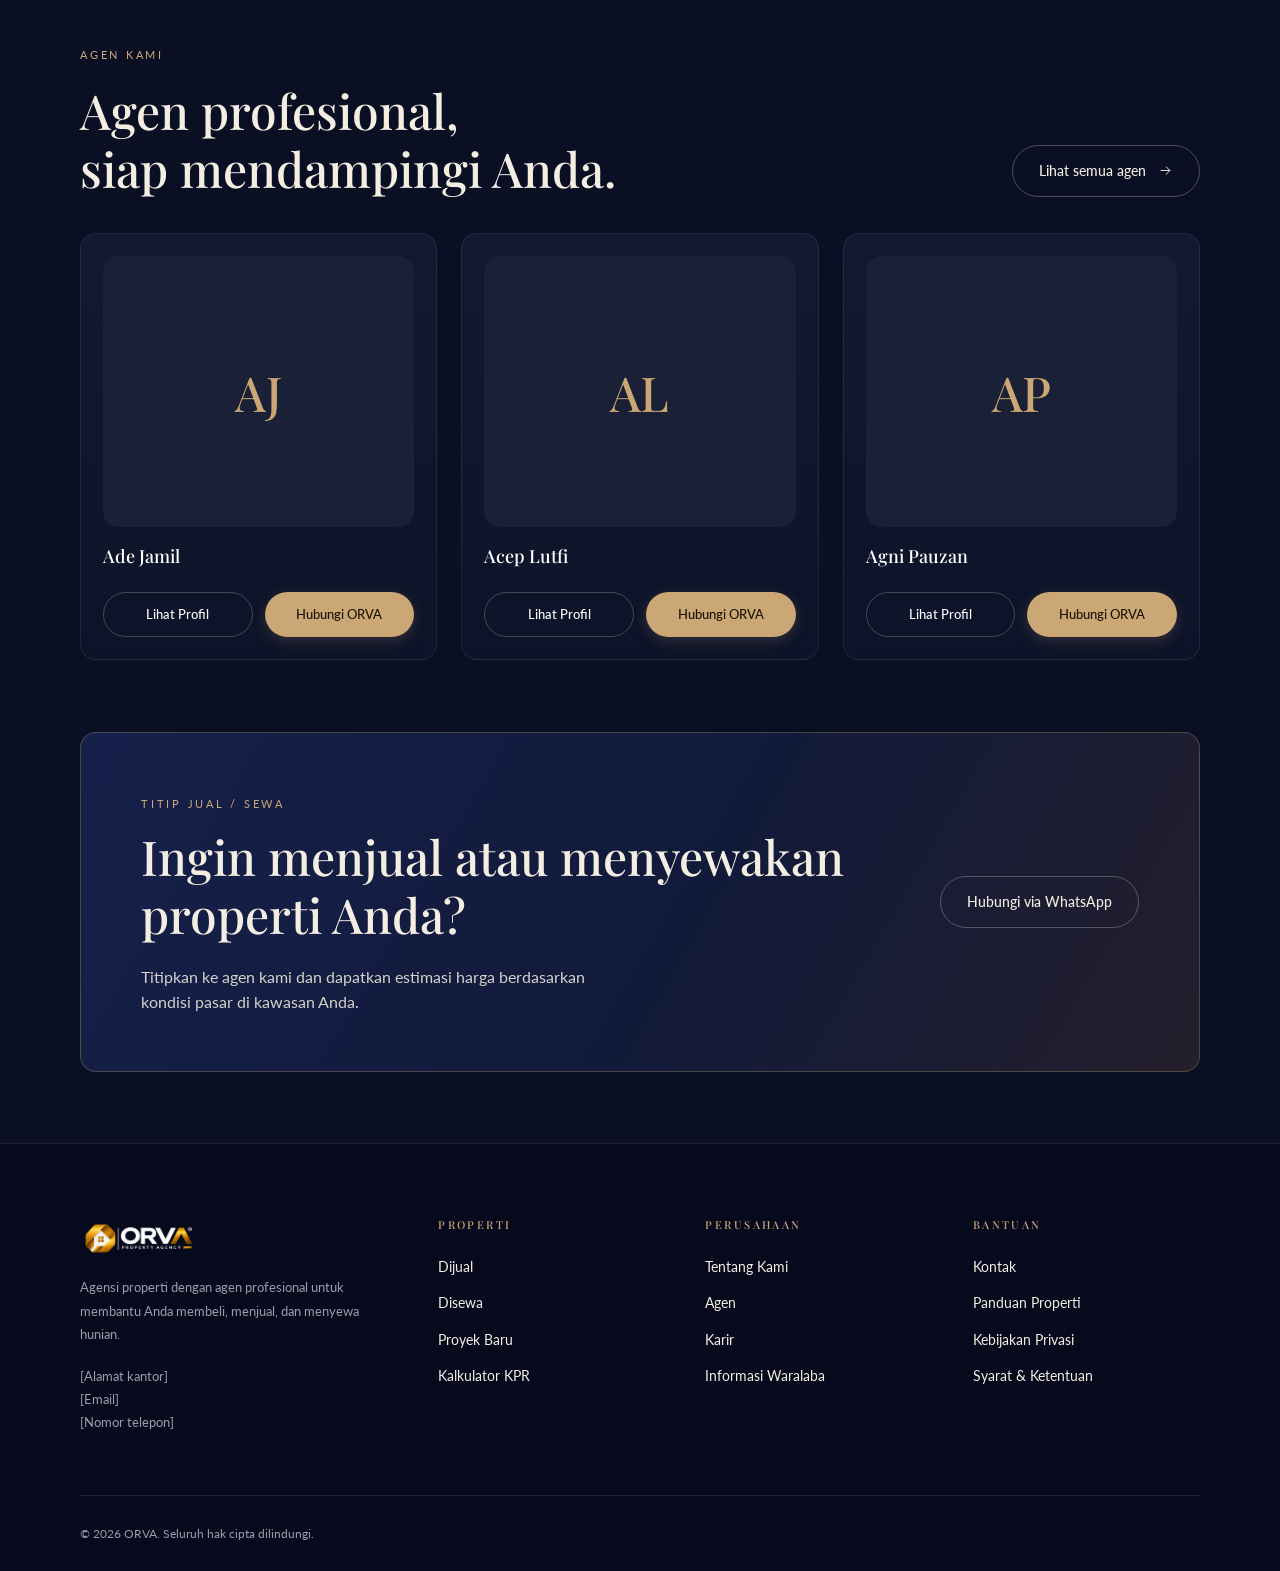
==== commit 65c9d5b3: "update detail perimahan" ====
--- a/index.html
+++ b/index.html
@@ -17,10 +17,10 @@
       href="https://fonts.googleapis.com/css2?family=Lato:wght@300;400;700&family=Playfair+Display:wght@400;500;600&display=swap"
       rel="stylesheet" />
     <script src="js/theme.js?v=dark-wordmark-1"></script>
-    <script src="js/translations.js?v=header-2" defer></script>
+    <script src="js/translations.js?v=development-filter-1" defer></script>
     <script src="js/language.js?v=drawer-stay-open-1" defer></script>
-    <link rel="stylesheet" href="css/style.css?v=property-price-row-2" />
-    <link rel="stylesheet" href="css/theme.css?v=transparent-search-tab-1" />
+    <link rel="stylesheet" href="css/style.css?v=agent-list-1" />
+    <link rel="stylesheet" href="css/theme.css?v=filter-reset-outline-1" />
     <link rel="stylesheet" href="css/kawasan.css?v=housing-card-3" />
     <script src="js/kawasan.js" defer></script>
     <script src="js/cms-api.js?v=cms-locale-1" defer></script>
@@ -28,13 +28,13 @@
     <script src="js/main.js?v=mobile-drawer-overlay-2" defer></script>
     <script src="js/property-api.js?v=unified-catalog-1" defer></script>
     <script src="js/eco-ardence.js?v=3" defer></script>
-    <script src="js/serpong-natura.js" defer></script>
+    <script src="js/serpong-natura.js?v=botanica-1" defer></script>
     <script src="js/property-card.js" defer></script>
-    <script src="js/properties.js?v=homepage-featured-1" defer></script>
+    <script src="js/properties.js?v=catalog-transaction-1" defer></script>
     <script src="js/kpr.js?v=orva-lang-1" defer></script>
     <script src="js/contact.js?v=orva-lang-1" defer></script>
-    <script src="js/agent-api.js?v=property-specs-1" defer></script>
-    <script src="js/agents.js?v=property-specs-1" defer></script>
+    <script src="js/agent-api.js?v=agent-list-1" defer></script>
+    <script src="js/agents.js?v=agent-list-1" defer></script>
   </head>
   <body data-cms-page="beranda">
     <svg width="0" height="0" style="position: absolute" aria-hidden="true">
@@ -216,24 +216,6 @@
         </div>
 
         <div class="container search-wrap" data-property-search>
-          <div class="tabs" role="group" aria-label="Jenis transaksi">
-            <button
-              class="tab active"
-              type="button"
-              data-status="jual"
-              aria-pressed="true"
-              data-cms-text="hero.text2">
-              Beli
-            </button>
-            <button
-              class="tab"
-              type="button"
-              data-status="sewa"
-              aria-pressed="false"
-              data-cms-text="hero.text3">
-              Sewa
-            </button>
-          </div>
           <form class="search" action="properties.html#daftar-properti">
             <input type="hidden" name="status" value="jual" />
             <div class="field">
@@ -267,6 +249,16 @@
                   <option data-cms-text="hero.text13" value="Bandung">
                     Bandung
                   </option>
+                </select>
+              </div>
+            </div>
+            <div class="field">
+              <div class="field-control">
+                <label for="perumahan">Perumahan</label>
+                <select id="perumahan" name="perumahan">
+                  <option value="">Semua Perumahan</option>
+                  <option value="paradise-serpong-city-2">Paradise Serpong City 2</option>
+                  <option value="serpong-natura-city">Serpong Natura City</option>
                 </select>
               </div>
             </div>
@@ -779,11 +771,13 @@
                 <use href="#i-arrow" /></svg
             ></a>
           </div>
+          <p id="agent-list-status" role="status" hidden></p>
           <div class="grid-3"></div>
           <template id="agent-card-template">
             <article class="acard">
               <div class="aimg">
-                <img src="images/agent.jpg" alt="Ade Nurjamil" />
+                <span class="agent-card-initials" aria-hidden="true"></span>
+                <img alt="" loading="lazy" hidden />
               </div>
               <div class="ainfo">
                 <div>
--- a/css/style.css
+++ b/css/style.css
@@ -699,10 +699,10 @@
   position: absolute;
   top: 50%;
   right: 4px;
-  width: 14px;
-  height: 14px;
-  border-right: 2px solid #fff;
-  border-bottom: 2px solid #fff;
+  width: 9.8px;
+  height: 9.8px;
+  border-right: 1.4px solid #fff;
+  border-bottom: 1.4px solid #fff;
   transform: translateY(-70%) rotate(45deg);
   pointer-events: none;
 }
@@ -775,10 +775,10 @@
   position: absolute;
   top: 50%;
   right: 4px;
-  width: 14px;
-  height: 14px;
-  border-right: 2px solid #fff;
-  border-bottom: 2px solid #fff;
+  width: 9.8px;
+  height: 9.8px;
+  border-right: 1.4px solid #fff;
+  border-bottom: 1.4px solid #fff;
   transform: translateY(-70%) rotate(45deg);
 }
 .filter-trigger[aria-expanded="true"]::after {
@@ -919,7 +919,7 @@
   min-height: 46px;
   border: 1px solid #454c5a;
   border-radius: 999px;
-  background: #171e2d;
+  background: transparent;
   color: #d0d5e1;
   font-size: 14px;
   cursor: pointer;
@@ -1186,13 +1186,26 @@
   padding: 22px;
 }
 .aimg {
+  position: relative;
   width: 100%;
   aspect-ratio: 1.15;
   border-radius: 16px;
   overflow: hidden;
   background: #1a2035;
 }
+.agent-card-initials {
+  position: absolute;
+  inset: 0;
+  display: grid;
+  place-items: center;
+  color: var(--hero-gold);
+  font: 500 var(--type-h2) / 1 var(--font-heading);
+}
+.aimg img[hidden] {
+  display: none;
+}
 .aimg img {
+  position: relative;
   width: 100%;
   height: 100%;
   object-fit: cover;
@@ -1659,9 +1672,10 @@
   background: var(--card);
 }
 .unit-photo img {
+  display: block;
   width: 100%;
   aspect-ratio: 4 / 3;
-  object-fit: cover;
+  object-fit: scale-down;
 }
 .unit-photo figcaption {
   padding: 8px 12px;
@@ -1825,7 +1839,7 @@
   display: block;
   width: 100%;
   aspect-ratio: 16 / 10;
-  object-fit: cover;
+  object-fit: scale-down;
 }
 .unit-facility-caption {
   position: relative;
@@ -2398,13 +2412,9 @@
 }
 /* Form Card */
 .form-card {
-  background: #13192f;
-  backdrop-filter: blur(20px);
-  -webkit-backdrop-filter: blur(20px);
   border: 1px solid var(--contact-border);
   border-radius: var(--radius);
   padding: clamp(24px, 2.8vw, 40px);
-  box-shadow: 0 16px 40px rgba(5, 9, 22, 0.22);
 }
 /* Form Controls */
 .cform[hidden] {
@@ -3208,7 +3218,7 @@
 .article-cover {
   width: 100%;
   aspect-ratio: 2.2;
-  object-fit: cover;
+  object-fit: scale-down;
   border: 1px solid var(--line);
   border-radius: var(--radius);
   background: var(--card);
--- a/css/theme.css
+++ b/css/theme.css
@@ -404,7 +404,7 @@
   color-scheme: light;
 }
 
-[data-theme="light"] :is(.filter-query input, .filter-reset) {
+[data-theme="light"] .filter-query input {
   background: var(--bg);
 }
 
@@ -451,7 +451,7 @@
   --contact-border: var(--line);
 }
 
-[data-theme="light"] :is(.form-card, .fast-track-card) {
+[data-theme="light"] .fast-track-card {
   background: var(--card);
   border-color: var(--line);
   box-shadow: var(--light-shadow);
--- a/css/kawasan.css
+++ b/css/kawasan.css
@@ -169,12 +169,18 @@
 }
 .kawasan-tabs {
   display: flex;
-  flex-wrap: wrap;
+  flex-wrap: nowrap;
   gap: 8px;
   margin-bottom: 20px;
+  overflow-x: auto;
+  padding: 4px 4px 10px;
+  scroll-padding-inline: 4px;
+  scroll-snap-type: x proximity;
 }
 .kawasan-tab {
   display: inline-flex;
+  flex: 0 0 auto;
+  scroll-snap-align: start;
   align-items: center;
   gap: 8px;
   white-space: nowrap;
@@ -214,17 +220,6 @@
   .kawasan-banner-slider {
     aspect-ratio: 16 / 10;
   }
-  .kawasan-tabs {
-    flex-wrap: nowrap;
-    overflow-x: auto;
-    padding: 4px 4px 10px;
-    scroll-padding-inline: 4px;
-    scroll-snap-type: x proximity;
-  }
-  .kawasan-tab {
-    flex: 0 0 auto;
-    scroll-snap-align: start;
-  }
 }
 @media (max-width: 640px) {
   .kawasan-grid {
